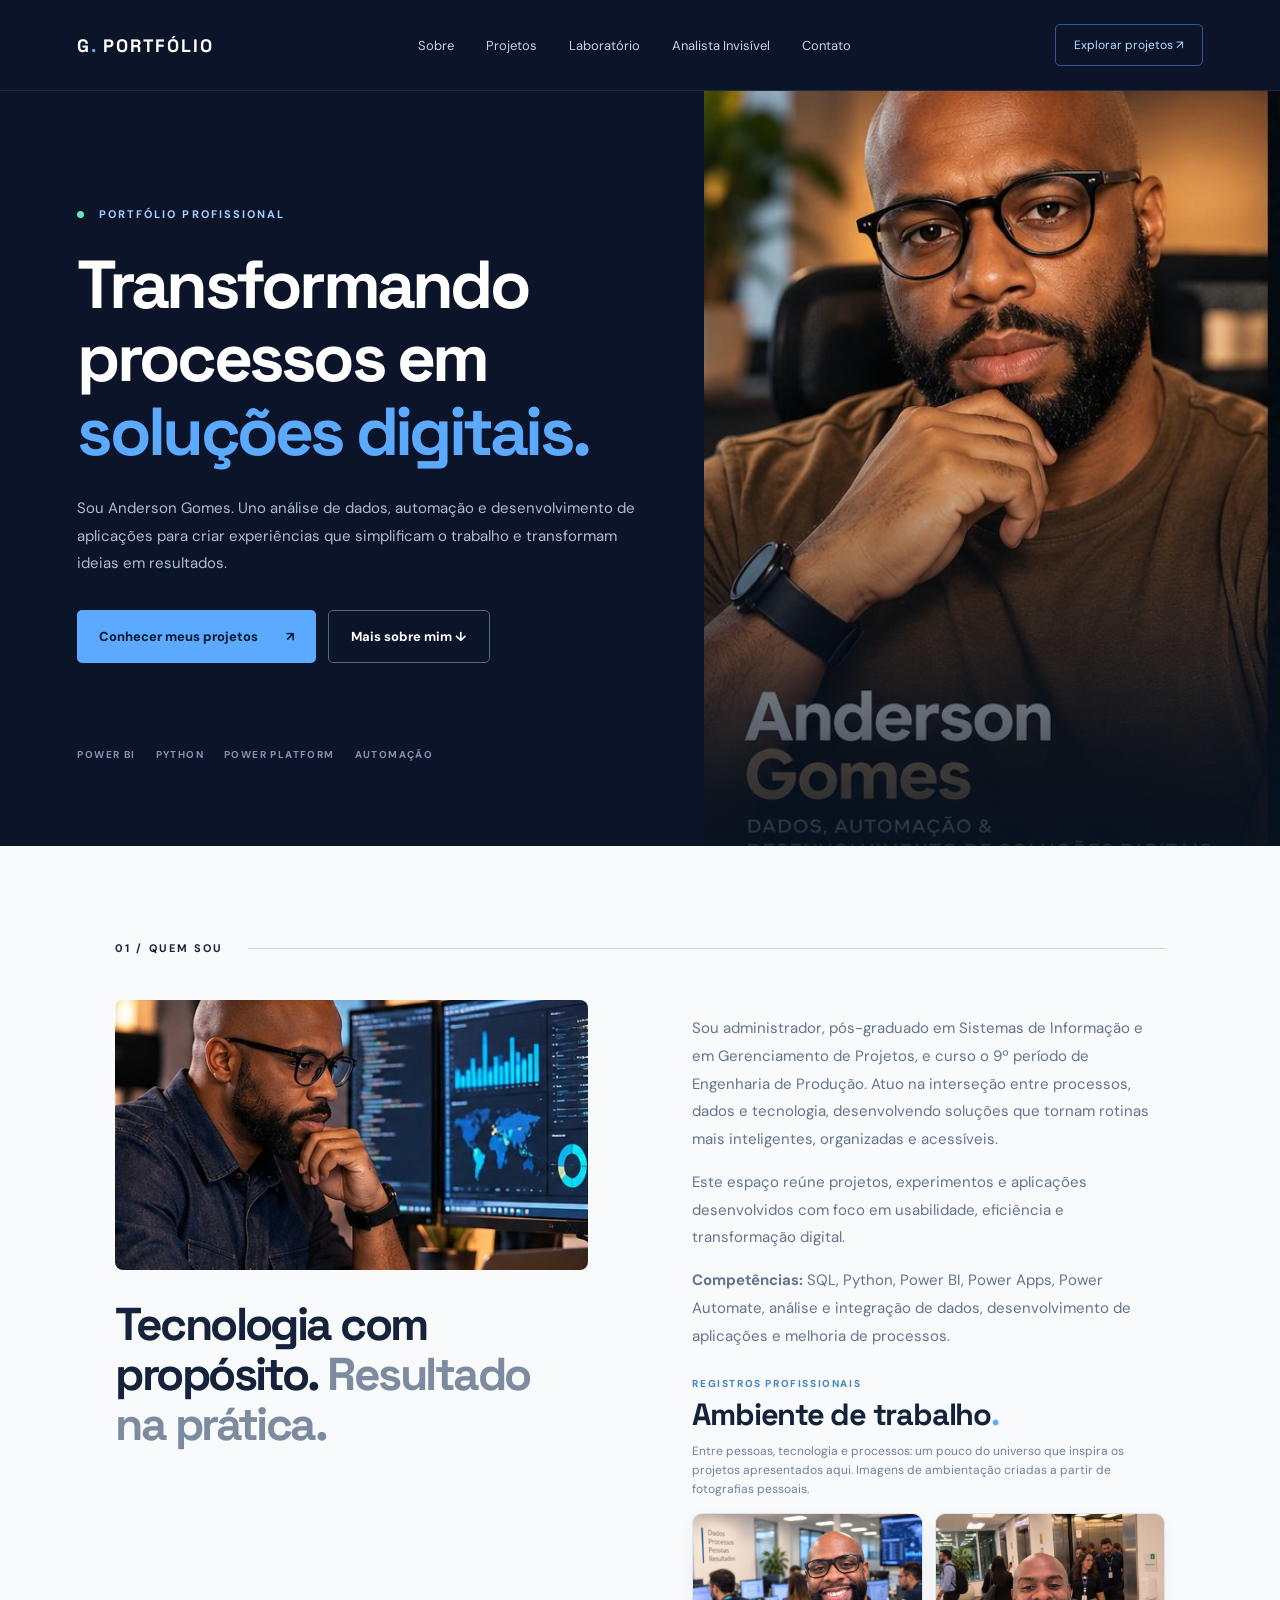
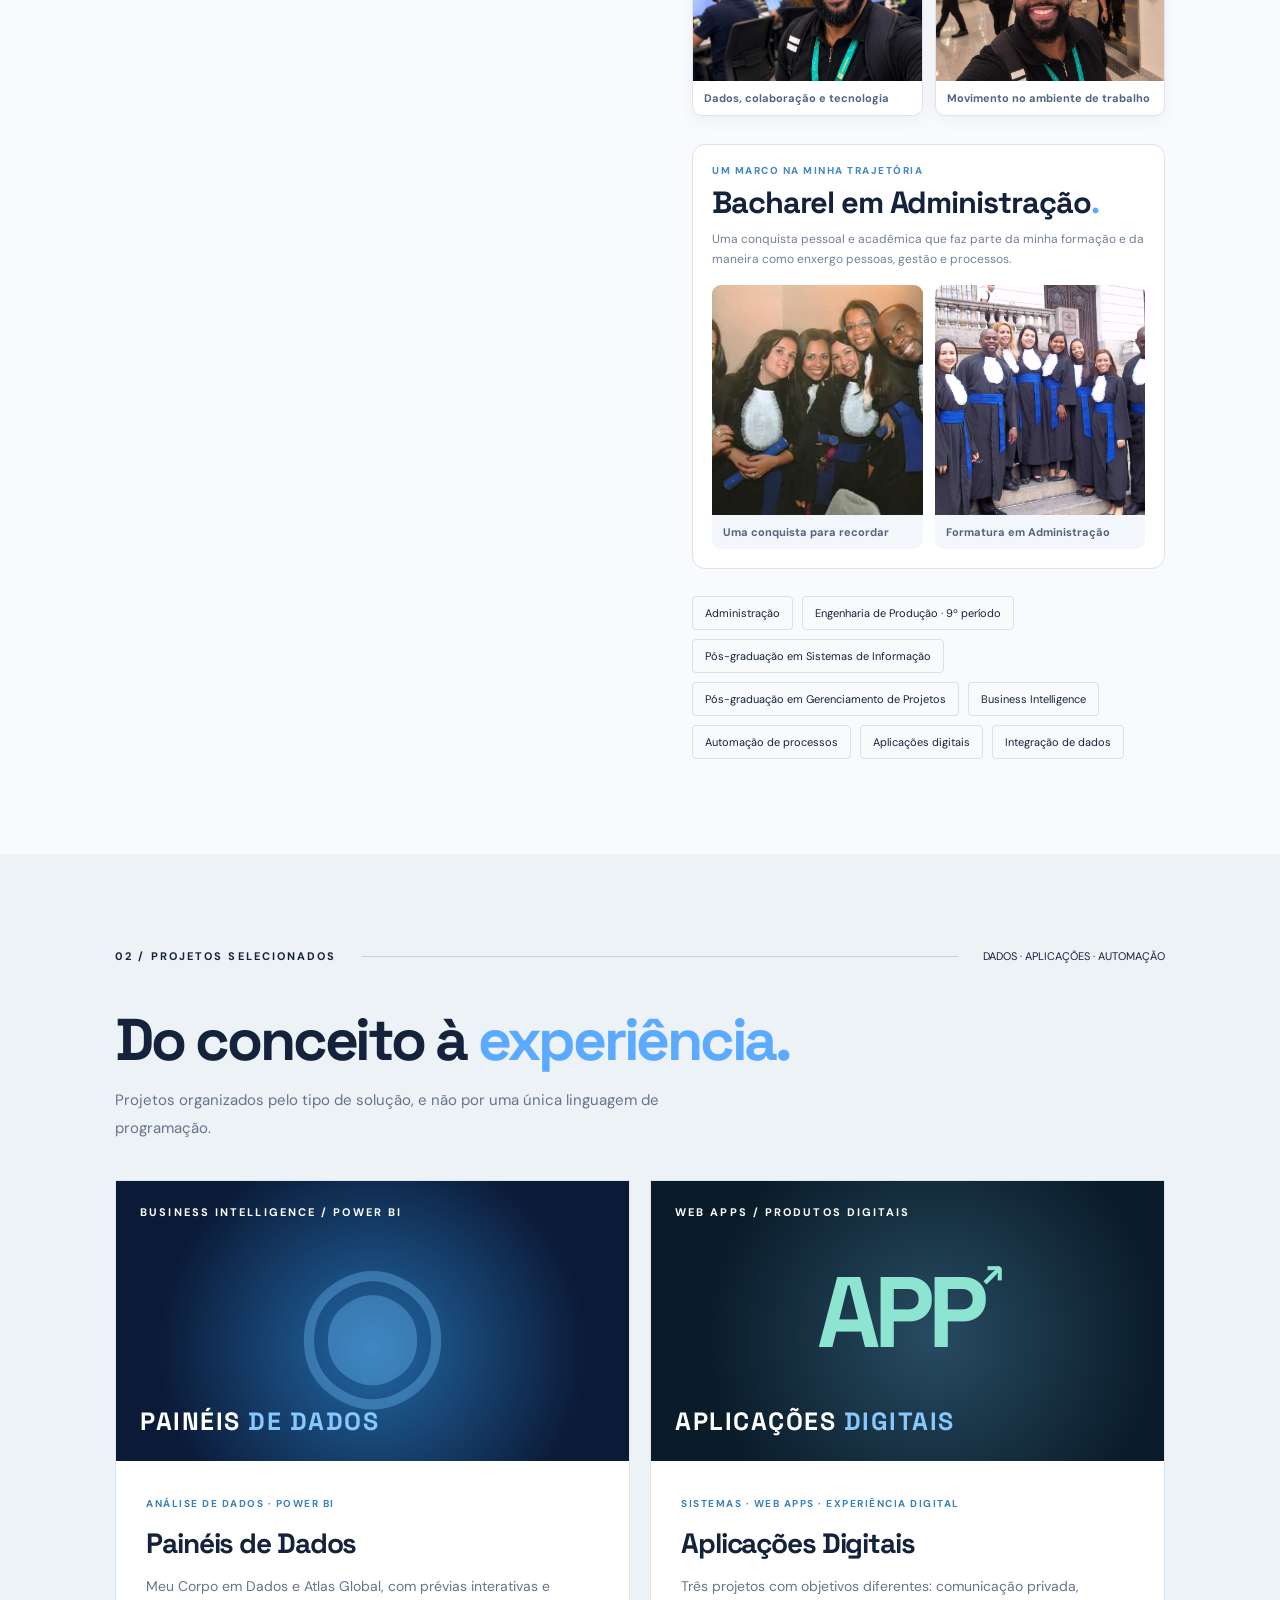
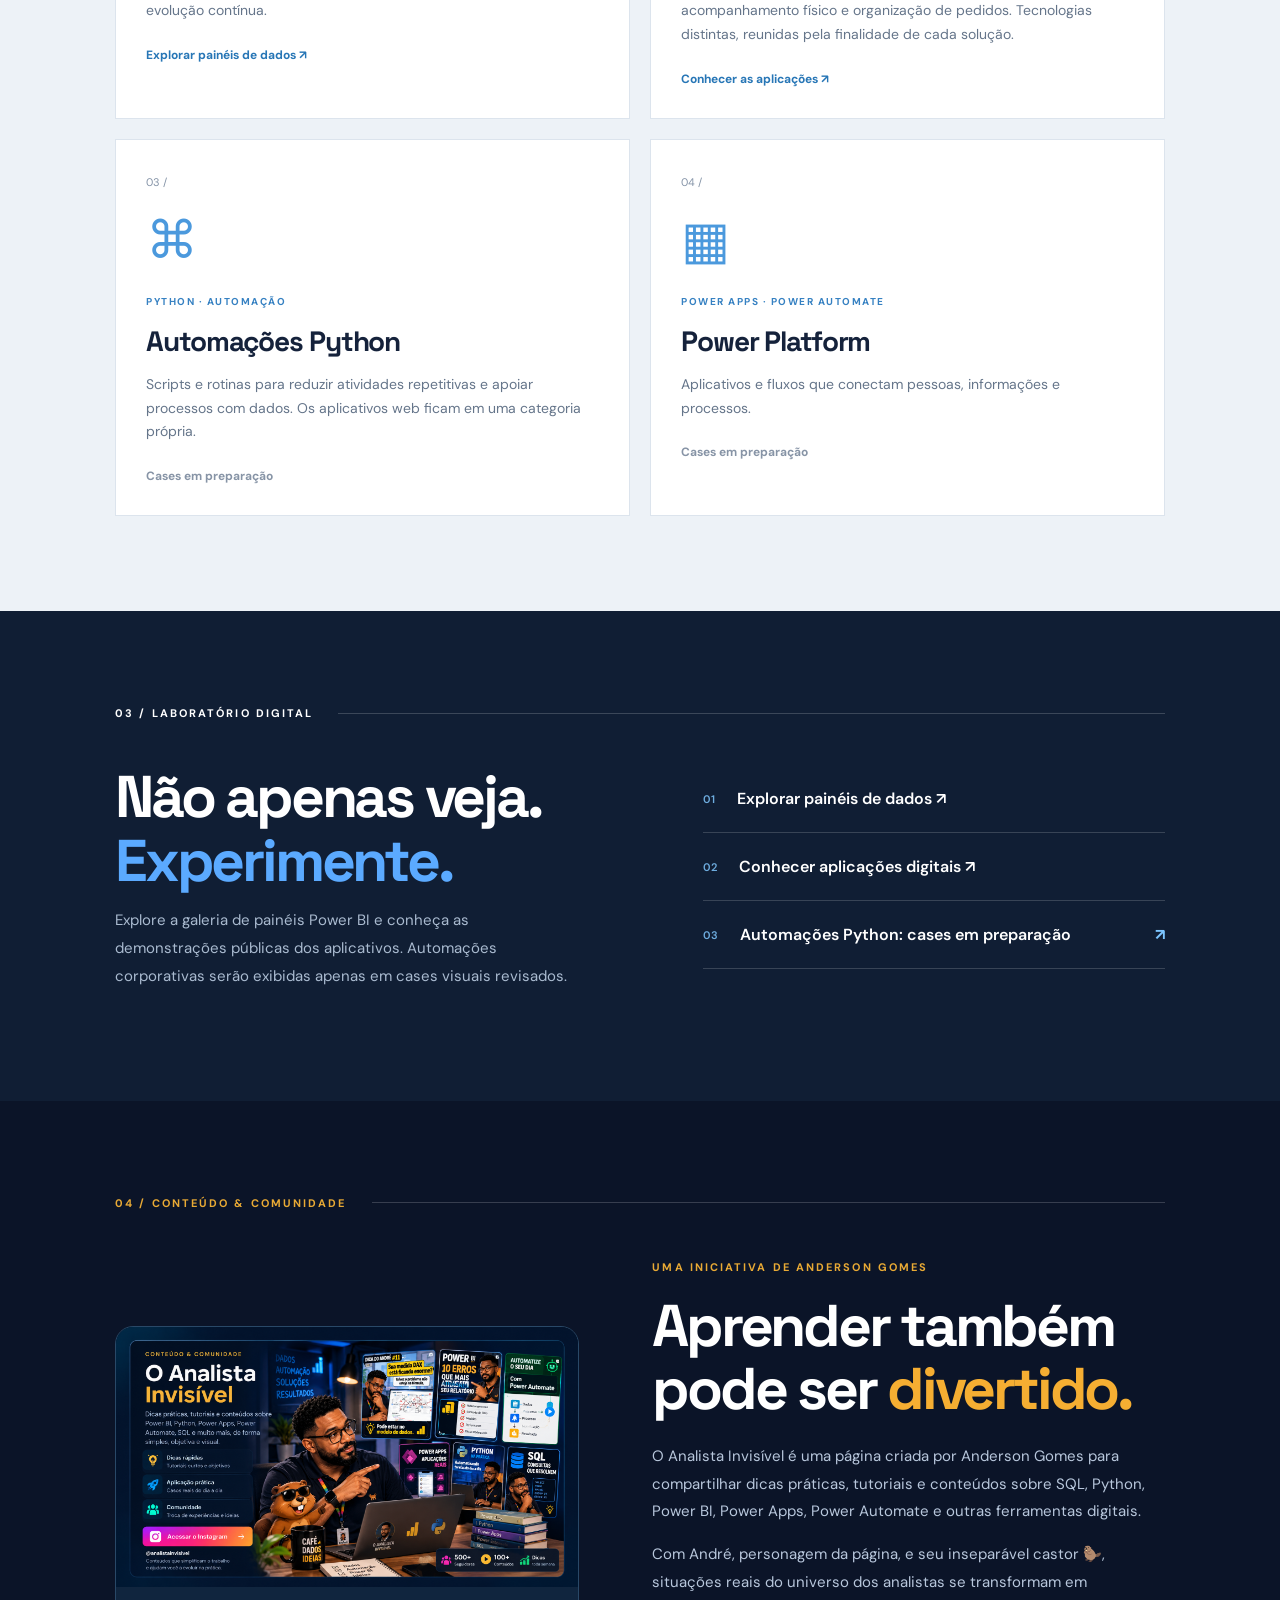
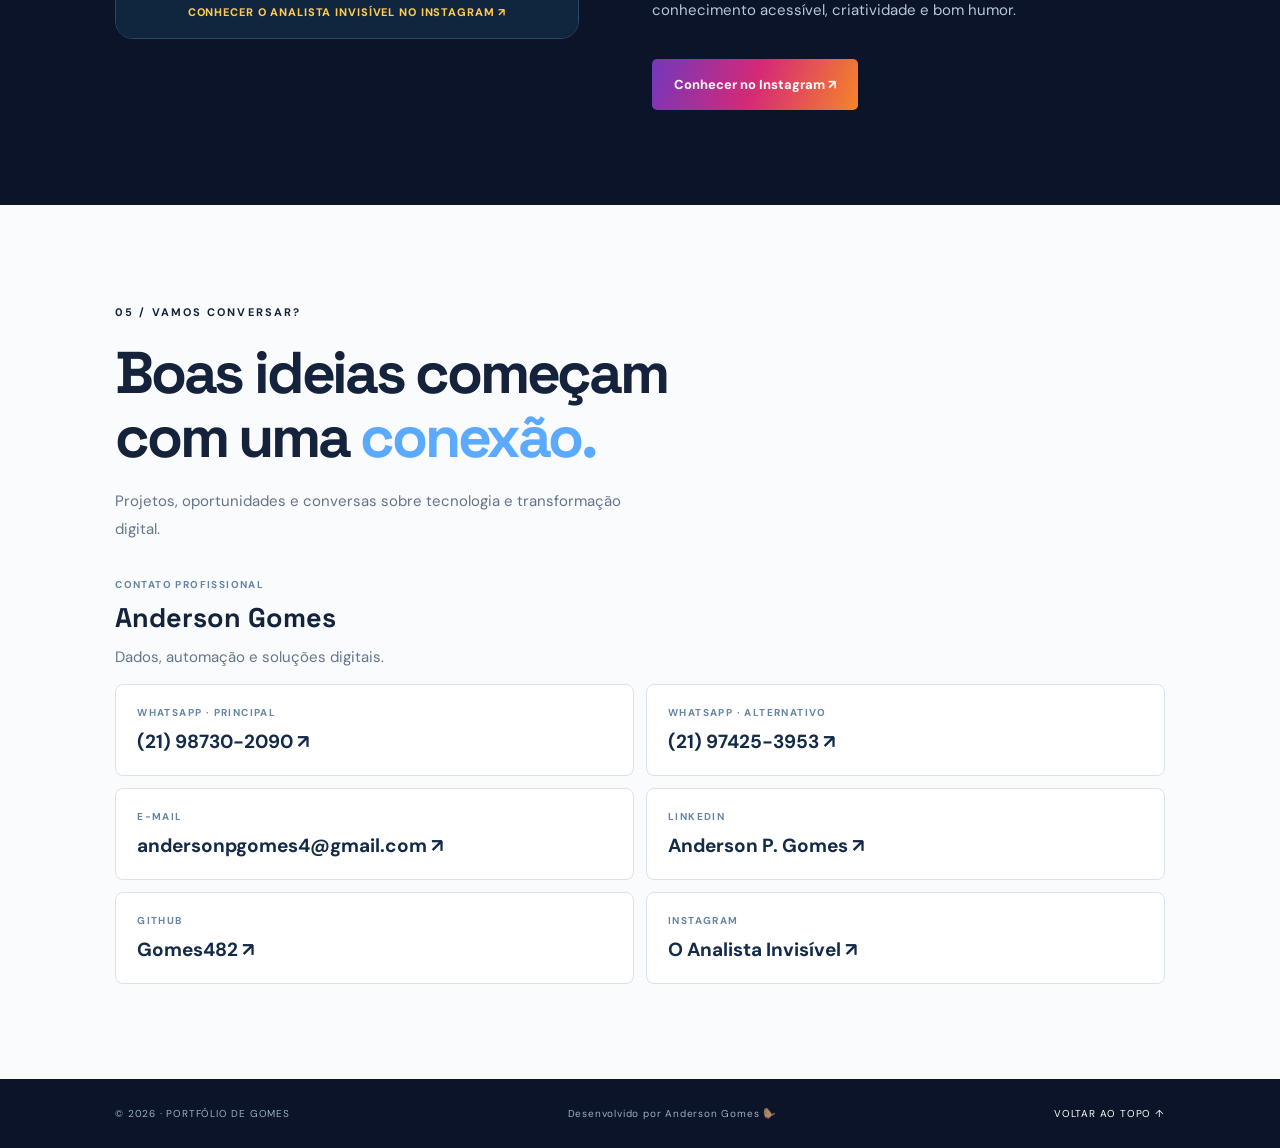
==== index.html @ 121e07a5 "Reorganizar portfolio em paineis aplicacoes digitais Python e Power Platform" ====
<!doctype html>
<html lang="pt-BR"><head><meta charset="utf-8"><meta name="viewport" content="width=device-width,initial-scale=1"><meta name="theme-color" content="#0b1428"><meta name="description" content="Portfólio de Anderson Gomes: dados, automação e soluções digitais."><title>Portfólio de Gomes | Soluções Digitais</title><link rel="stylesheet" href="style.css?v=analista-art-5"></head>
<body><header class="nav"><a class="brand" href="#inicio">G<span>.</span> PORTFÓLIO</a><nav aria-label="Menu principal"><a href="#sobre">Sobre</a><a href="#projetos">Projetos</a><a href="#laboratorio">Laboratório</a><a href="#analista">Analista Invisível</a><a href="#contato">Contato</a></nav><a class="navcta" href="#projetos">Explorar projetos ↗</a></header>
<main><section class="hero" id="inicio"><div class="hero-inner"><p class="eyebrow"><span class="dot"></span> PORTFÓLIO PROFISSIONAL</p><h1>Transformando processos em <em>soluções digitais.</em></h1><p class="lead">Sou Anderson Gomes. Uno análise de dados, automação e desenvolvimento de aplicações para criar experiências que simplificam o trabalho e transformam ideias em resultados.</p><div class="actions"><a class="button primary" href="#projetos">Conhecer meus projetos <span>↗</span></a><a class="button secondary" href="#sobre">Mais sobre mim ↓</a></div><div class="stack"><span>POWER BI</span><span>PYTHON</span><span>POWER PLATFORM</span><span>AUTOMAÇÃO</span></div></div><div class="hero-art"><img class="hero-photo" src="anderson-retrato.jpg" alt="Retrato profissional de Anderson Gomes, com óculos pretos e camiseta marrom"></div></section>
<section class="section light" id="sobre"><div class="section-top"><span class="kicker">01 / QUEM SOU</span><span class="section-line"></span></div><div class="about"><div class="about-visual"><img src="anderson-trabalho.jpg" alt="Anderson Gomes trabalhando com análise de dados em um escritório" loading="lazy"><h2>Tecnologia com propósito. <span>Resultado na prática.</span></h2></div><div><p>Sou administrador, pós-graduado em Sistemas de Informação e em Gerenciamento de Projetos, e curso o 9º período de Engenharia de Produção. Atuo na interseção entre processos, dados e tecnologia, desenvolvendo soluções que tornam rotinas mais inteligentes, organizadas e acessíveis.</p><p>Este espaço reúne projetos, experimentos e aplicações desenvolvidos com foco em usabilidade, eficiência e transformação digital.</p><p><strong>Competências:</strong> SQL, Python, Power BI, Power Apps, Power Automate, análise e integração de dados, desenvolvimento de aplicações e melhoria de processos.</p><div class="work-gallery" aria-label="Ambiente de trabalho"><div class="work-gallery-heading"><span class="work-gallery-kicker">REGISTROS PROFISSIONAIS</span><strong>Ambiente de trabalho<span>.</span></strong><p>Entre pessoas, tecnologia e processos: um pouco do universo que inspira os projetos apresentados aqui. Imagens de ambientação criadas a partir de fotografias pessoais.</p></div><div class="work-gallery-grid"><figure><img src="file_000000002b3c820eb1822e6bd95e36fd.png" alt="Anderson em composição visual de ambiente de trabalho com equipe e painéis de dados" loading="lazy"><figcaption>Dados, colaboração e tecnologia</figcaption></figure><figure><img src="file_00000000c5c0820eb9dc6a3c31440089.png" alt="Anderson em composição visual no corredor profissional com pessoas saindo do elevador" loading="lazy"><figcaption>Movimento no ambiente de trabalho</figcaption></figure></div></div><div class="graduation-gallery" aria-label="Formatura em Administração"><div class="graduation-heading"><span class="graduation-kicker">UM MARCO NA MINHA TRAJETÓRIA</span><strong>Bacharel em Administração<span>.</span></strong><p>Uma conquista pessoal e acadêmica que faz parte da minha formação e da maneira como enxergo pessoas, gestão e processos.</p></div><div class="graduation-grid"><figure><img src="FB_IMG_1458077417396.jpg" alt="Registro pessoal da formatura em Bacharelado em Administração" loading="lazy"><figcaption>Uma conquista para recordar</figcaption></figure><figure><img src="Imagem%20027.jpg" alt="Fotografia da celebração da graduação em Administração" loading="lazy"><figcaption>Formatura em Administração</figcaption></figure></div></div><div class="chips"><span>Administração</span><span>Engenharia de Produção · 9º período</span><span>Pós-graduação em Sistemas de Informação</span><span>Pós-graduação em Gerenciamento de Projetos</span><span>Business Intelligence</span><span>Automação de processos</span><span>Aplicações digitais</span><span>Integração de dados</span></div></div></div></section>
<section class="section projects" id="projetos"><div class="section-top"><span class="kicker">02 / PROJETOS SELECIONADOS</span><span class="section-line"></span><span class="counter">DADOS · APLICAÇÕES · AUTOMAÇÃO</span></div><h2>Do conceito à <em>experiência.</em></h2><p class="intro">Projetos organizados pelo tipo de solução, e não por uma única linguagem de programação.</p><div class="project-grid"><article class="project feature"><div class="project-visual atlas"><span class="visual-overline">BUSINESS INTELLIGENCE / POWER BI</span><div class="globe" aria-hidden="true">◉</div><div class="visual-bottom">PAINÉIS <span>DE DADOS</span></div></div><div class="project-info"><span class="tag">ANÁLISE DE DADOS · POWER BI</span><h3>Painéis de Dados</h3><p>Meu Corpo em Dados e Atlas Global, com prévias interativas e evolução contínua.</p><a class="project-link" href="paineis.html">Explorar painéis de dados ↗</a></div></article><article class="project feature"><div class="project-visual trinca"><span class="visual-overline">WEB APPS / PRODUTOS DIGITAIS</span><div class="trinca-symbol" style="font-size:100px;letter-spacing:-.06em">APP<span style="font-size:36px">↗</span></div><div class="visual-bottom">APLICAÇÕES <span>DIGITAIS</span></div></div><div class="project-info"><span class="tag">SISTEMAS · WEB APPS · EXPERIÊNCIA DIGITAL</span><h3>Aplicações Digitais</h3><p>Três projetos com objetivos diferentes: comunicação privada, acompanhamento físico e organização de pedidos. Tecnologias distintas, reunidas pela finalidade de cada solução.</p><a class="project-link" href="aplicacoes.html">Conhecer as aplicações ↗</a></div></article><article class="project compact"><span class="project-number">03 /</span><div class="compact-icon">⌘</div><span class="tag">PYTHON · AUTOMAÇÃO</span><h3>Automações Python</h3><p>Scripts e rotinas para reduzir atividades repetitivas e apoiar processos com dados. Os aplicativos web ficam em uma categoria própria.</p><span class="project-status">Cases em preparação</span></article><article class="project compact"><span class="project-number">04 /</span><div class="compact-icon">▦</div><span class="tag">POWER APPS · POWER AUTOMATE</span><h3>Power Platform</h3><p>Aplicativos e fluxos que conectam pessoas, informações e processos.</p><span class="project-status">Cases em preparação</span></article></div></section>
<section class="section lab" id="laboratorio"><div class="section-top"><span class="kicker">03 / LABORATÓRIO DIGITAL</span><span class="section-line"></span></div><div class="lab-inner"><div><h2>Não apenas veja.<br><em>Experimente.</em></h2><p>Explore a galeria de painéis Power BI e conheça as demonstrações públicas dos aplicativos. Automações corporativas serão exibidas apenas em cases visuais revisados.</p></div><div class="lab-list"><div><span>01</span> <a href="paineis.html">Explorar painéis de dados ↗</a></div><div><span>02</span> <a href="aplicacoes.html">Conhecer aplicações digitais ↗</a></div><div><span>03</span> Automações Python: cases em preparação <b>↗</b></div></div></div></section>
<section class="section analyst" id="analista"><div class="section-top"><span class="kicker">04 / CONTEÚDO & COMUNIDADE</span><span class="section-line"></span></div><div class="analyst-inner"><div class="analyst-artwork"><img src="analista-invisivel-vitrine.png" alt="Arte de apresentação de O Analista Invisível com André, o castor e conteúdos de ferramentas de dados" loading="lazy"><a class="artwork-link" href="https://www.instagram.com/analistainvisivel/" target="_blank" rel="noopener noreferrer">CONHECER O ANALISTA INVISÍVEL NO INSTAGRAM ↗</a></div><div><span class="kicker">UMA INICIATIVA DE ANDERSON GOMES</span><h2>Aprender também pode ser <em>divertido.</em></h2><p>O Analista Invisível é uma página criada por Anderson Gomes para compartilhar dicas práticas, tutoriais e conteúdos sobre SQL, Python, Power BI, Power Apps, Power Automate e outras ferramentas digitais.</p><p>Com André, personagem da página, e seu inseparável castor 🦫, situações reais do universo dos analistas se transformam em conhecimento acessível, criatividade e bom humor.</p><a class="button instagram-button" href="https://www.instagram.com/analistainvisivel/" target="_blank" rel="noopener noreferrer" aria-label="Visitar o Instagram O Analista Invisível">Conhecer no Instagram ↗</a></div></div></section><section class="section contact" id="contato"><span class="kicker">05 / VAMOS CONVERSAR?</span><h2>Boas ideias começam<br>com uma <em>conexão.</em></h2><p>Projetos, oportunidades e conversas sobre tecnologia e transformação digital.</p><div class="contact-grid"><div class="contact-person"><span class="contact-label">CONTATO PROFISSIONAL</span><h3>Anderson Gomes</h3><p>Dados, automação e soluções digitais.</p></div><a class="contact-item" href="https://wa.me/5521987302090" target="_blank" rel="noopener noreferrer"><span>WHATSAPP · PRINCIPAL</span><strong>(21) 98730-2090 ↗</strong></a><a class="contact-item" href="https://wa.me/5521974253953" target="_blank" rel="noopener noreferrer"><span>WHATSAPP · ALTERNATIVO</span><strong>(21) 97425-3953 ↗</strong></a><a class="contact-item" href="mailto:andersonpgomes4@gmail.com"><span>E-MAIL</span><strong>andersonpgomes4@gmail.com ↗</strong></a><a class="contact-item" href="https://www.linkedin.com/in/anderson-p-gomes/" target="_blank" rel="noopener noreferrer"><span>LINKEDIN</span><strong>Anderson P. Gomes ↗</strong></a><a class="contact-item" href="https://github.com/Gomes482" target="_blank" rel="noopener noreferrer"><span>GITHUB</span><strong>Gomes482 ↗</strong></a><a class="contact-item" href="https://www.instagram.com/analistainvisivel/" target="_blank" rel="noopener noreferrer"><span>INSTAGRAM</span><strong>O Analista Invisível ↗</strong></a></div></section></main><footer><span>© 2026 · PORTFÓLIO DE GOMES</span><span>Desenvolvido por Anderson Gomes 🦫</span><a href="#inicio">VOLTAR AO TOPO ↑</a></footer></body></html>
---- style.css ----
@import url('https://fonts.googleapis.com/css2?family=DM+Sans:wght@400;500;600;700&family=Space+Grotesk:wght@400;500;600;700&display=swap');:root{--navy:#0b1428;--navy2:#101f38;--blue:#5baaff;--white:#f8fafc;--ink:#15223b}*{box-sizing:border-box}html{scroll-behavior:smooth}body{margin:0;font-family:'DM Sans',sans-serif;color:var(--ink);background:var(--white)}a{color:inherit;text-decoration:none}.nav{background:var(--navy);color:white;display:flex;align-items:center;justify-content:space-between;padding:24px 6%;border-bottom:1px solid #ffffff18}.brand{font:700 18px 'Space Grotesk',sans-serif;letter-spacing:.1em}.brand span{color:var(--blue)}nav{display:flex;gap:32px}nav a{font-size:13px;color:#c7d3e3}.navcta{border:1px solid #5baaff77;border-radius:5px;padding:12px 18px;font-size:12px;color:#b8ddff}.hero{background:var(--navy);color:white;min-height:650px;display:grid;grid-template-columns:1.1fr .9fr;overflow:hidden}.hero-inner{padding:105px 5% 85px 11%;position:relative;z-index:1}.eyebrow,.kicker,.visual-overline{font-size:11px;font-weight:700;letter-spacing:.19em}.eyebrow{color:#a6d0ff}.dot{display:inline-block;width:7px;height:7px;border-radius:50%;background:#6de3ba;margin-right:9px}.hero h1,.section h2{font-family:'Space Grotesk',sans-serif;letter-spacing:-.055em;line-height:1.08}.hero h1{font-size:clamp(46px,5.3vw,86px);max-width:740px;margin:27px 0}.hero h1 em,.projects h2 em,.lab h2 em,.contact h2 em{font-style:normal;color:var(--blue)}.lead{color:#aebed2;max-width:570px;line-height:1.85;font-size:15px}.actions{display:flex;gap:12px;flex-wrap:wrap;margin-top:32px}.button{display:inline-flex;gap:28px;justify-content:space-between;align-items:center;border-radius:5px;padding:17px 22px;font-size:13px;font-weight:700}.primary{background:var(--blue);color:#07182d}.secondary{border:1px solid #566781;color:white}.stack{display:flex;gap:20px;flex-wrap:wrap;color:#8294af;font-size:10px;font-weight:700;letter-spacing:.14em;margin-top:85px}.hero-art{position:relative;display:grid;place-items:center;background:radial-gradient(circle at 45% 45%,#173b69,#0b1428 65%);min-height:480px}.orb{position:absolute;border:1px solid #5baaff3d;border-radius:50%;width:550px;height:550px}.orb2{width:380px;height:380px}.art-card{width:73%;aspect-ratio: .95;border:1px solid #6bb4ff55;background:linear-gradient(145deg,#1c3d65bb,#0c1b33dd);backdrop-filter:blur(12px);padding:30px;display:flex;flex-direction:column;justify-content:space-between;transform:rotate(-5deg);box-shadow:20px 30px 90px #0006}.art-label{font-size:10px;letter-spacing:.2em;color:#a7d7ff}.art-card strong{font:700 clamp(35px,4vw,66px)/1.02 'Space Grotesk';letter-spacing:-.06em}.art-card i{font-style:normal;color:var(--blue)}.art-grid{border-top:1px solid #ffffff44;padding-top:17px;display:grid;grid-template-columns:1fr 1fr;gap:12px;font-size:9px;color:#a8c7e7;letter-spacing:.12em}.section{padding:95px 9%}.section-top{display:flex;gap:25px;align-items:center;margin-bottom:45px}.kicker{white-space:nowrap}.section-line{height:1px;background:currentColor;opacity:.18;flex:1}.counter{font-size:11px}.about{display:grid;grid-template-columns:1fr 1fr;gap:10%}.section h2{font-size:clamp(37px,4.6vw,66px);margin:0}.about h2 span{color:#7c8ba0}.about p,.intro,.lab p,.contact p{line-height:1.85;color:#64748b;font-size:15px}.chips{display:flex;gap:9px;flex-wrap:wrap;margin-top:25px}.chips span{border:1px solid #d8e0e9;border-radius:4px;padding:9px 12px;font-size:11px}.projects{background:#edf2f7}.projects h2{margin-bottom:15px}.intro{max-width:630px;margin-bottom:38px}.project-grid{display:grid;grid-template-columns:repeat(2,minmax(0,1fr));gap:20px}.project{background:white;border:1px solid #dce4ed;overflow:hidden}.project-visual{height:280px;position:relative;padding:24px;display:flex;flex-direction:column;justify-content:space-between;color:white;overflow:hidden}.atlas{background:radial-gradient(circle at 50% 60%,#2268a5,#0b1a37 70%)}.trinca{background:radial-gradient(circle at 55% 55%,#284c62,#0a1c2a 70%)}.globe{text-align:center;font-size:180px;line-height:1;color:#74c7ff55;position:absolute;inset:55px 0 0}.trinca-symbol{font:700 130px 'Space Grotesk';text-align:center;color:#8de4d1;letter-spacing:-.12em}.trinca-symbol span{font-size:45px;vertical-align:top}.visual-overline,.visual-bottom{position:relative;z-index:1}.visual-bottom{font:700 25px 'Space Grotesk';letter-spacing:.06em}.visual-bottom span{color:#87c9ff}.project-info{padding:30px}.tag{font-size:10px;letter-spacing:.15em;font-weight:700;color:#3681c2}.project h3{font:700 28px 'Space Grotesk';letter-spacing:-.04em;margin:13px 0}.project p{color:#65758a;font-size:14px;line-height:1.7}.project-link,.project-status{font-size:12px;font-weight:700;color:#2776b6;display:inline-block;margin-top:10px}.project-status{color:#8794a6}.compact{padding:30px;min-height:270px}.project-number{font-size:11px;color:#8493a7}.compact-icon{font-size:52px;color:#4b99dd;margin:15px 0}.lab{background:#101e34;color:white}.lab-inner{display:grid;grid-template-columns:1fr 1fr;gap:12%}.lab p{color:#aabbd0}.lab-list>div{border-bottom:1px solid #ffffff2b;padding:23px 0;display:flex;gap:22px;align-items:center;font-weight:600}.lab-list span{font-size:11px;color:#6eaddf}.lab-list b{margin-left:auto;color:#7bc5ff}.contact{background:#f9fbfd}.contact h2{margin:20px 0}.contact p{max-width:520px}.contact-note{font-size:12px;color:#8492a5;align-self:center}.contact .primary{background:var(--navy);color:white}footer{background:#0b1428;color:#9baec8;padding:28px 9%;display:flex;justify-content:space-between;gap:20px;font-size:10px;letter-spacing:.08em}footer a{color:white}@media(max-width:850px){.nav{padding:20px 6%}nav{gap:14px}nav a{font-size:11px}.navcta{display:none}.hero{grid-template-columns:1fr}.hero-inner{padding:75px 7% 45px}.hero-art{min-height:350px}.art-card{width:250px;max-height:300px}.art-card strong{font-size:37px}.stack{margin-top:50px}.section{padding:70px 7%}.about,.lab-inner{grid-template-columns:1fr;gap:25px}.project-visual{height:230px}}@media(max-width:560px){.nav{flex-wrap:wrap;gap:17px}.brand{font-size:15px}nav{width:100%;justify-content:space-between}.hero h1{font-size:48px}.project-grid{grid-template-columns:1fr}.section h2{font-size:41px}.section-top{gap:12px}.kicker{font-size:9px}footer{flex-direction:column}.trinca-symbol{font-size:100px}}
.analyst{background:#0b1428;color:#fff}.analyst-inner{display:grid;grid-template-columns:.95fr 1.05fr;gap:7%;align-items:center}.analyst h2{margin:18px 0 22px}.analyst h2 em{font-style:normal;color:#f5ae32}.analyst p{color:#b8c7dc;font-size:15px;line-height:1.85}.analyst-art{min-height:390px;padding:35px;display:flex;flex-direction:column;justify-content:space-between;background:radial-gradient(circle at 75% 20%,#205177,#0b1d33 65%);border:1px solid #2e557b;border-radius:12px;box-shadow:0 25px 70px #0004}.analyst-overline,.analyst-caption{font-size:10px;letter-spacing:.12em;font-weight:700;color:#e9aa35;line-height:1.7}.analyst-mark{font:700 clamp(36px,4.5vw,65px)/1.08 'Space Grotesk',sans-serif;letter-spacing:-.05em}.analyst-mark em{font-style:normal;color:#f5ae32}.instagram-button{margin-top:20px;color:#fff;background:linear-gradient(110deg,#7138bd,#d62976,#f58529);justify-content:center}.instagram-outline{border:1px solid #c4d1e3;color:#132744}.contact .instagram-outline{color:#132744}.analyst .kicker{color:#e9aa35}@media(max-width:850px){.analyst-inner{grid-template-columns:1fr;gap:35px}.analyst-art{min-height:310px}}@media(max-width:560px){.analyst-art{padding:24px}.analyst-mark{font-size:42px}.nav nav{flex-wrap:wrap;justify-content:flex-start;gap:12px 19px}}

.hero-photo{position:absolute;inset:0;width:100%;height:100%;object-fit:cover;object-position:center 23%;z-index:1}.hero-art:after{content:"";position:absolute;inset:40% 0 0;background:linear-gradient(transparent,#081322df);z-index:1;pointer-events:none}.hero-photo-label{position:absolute;z-index:2;left:8%;right:8%;bottom:9%;display:flex;flex-direction:column;gap:8px;text-shadow:0 2px 12px #0009}.hero-photo-label span{font:700 clamp(25px,3vw,42px) 'Space Grotesk',sans-serif;letter-spacing:-.04em}.hero-photo-label strong{font-size:12px;letter-spacing:.12em;color:#d8e9f7}.about-visual img{display:block;width:100%;height:270px;object-fit:cover;object-position:center 35%;border-radius:8px;margin-bottom:30px}.about-visual h2{font-size:clamp(32px,3.6vw,54px)}.analyst-photo-card{padding:0;overflow:hidden;min-height:0;position:relative;display:block;background:#081527}.analyst-photo-card img{display:block;width:100%;height:470px;object-fit:cover;object-position:center 30%}.analyst-photo-credit{position:absolute;bottom:0;left:0;right:0;padding:17px 22px;background:linear-gradient(transparent,#081527ef);color:#f7c45d;font-size:11px;font-weight:700;letter-spacing:.13em}@media(max-width:850px){.hero-photo{object-position:center 20%}.hero-art{min-height:440px}.analyst-photo-card img{height:410px}}@media(max-width:560px){.hero-art{min-height:410px}.hero-photo-label{bottom:7%}.about-visual img{height:240px}.analyst-photo-card img{height:360px}}

/* Correção definitiva de largura e responsividade no celular */
html,body{width:100%;max-width:100%;overflow-x:clip}img{max-width:100%}.hero{grid-template-columns:minmax(0,1.1fr) minmax(0,.9fr);width:100%;max-width:100%}.hero-inner,.hero-art,.about>*,.analyst-inner>*,.project-grid>*{min-width:0}.hero-inner{overflow-wrap:anywhere}.hero-art{overflow:hidden}.hero-photo{max-width:none}.hero-photo-label{overflow-wrap:anywhere}.actions>*{max-width:100%}.contact-grid{display:grid;grid-template-columns:repeat(2,minmax(0,1fr));gap:12px;margin-top:34px}.contact-person{grid-column:1/-1}.contact-person h3{font:700 27px 'Space Grotesk',sans-serif;margin:9px 0}.contact-label,.contact-item span{display:block;font-size:10px;letter-spacing:.14em;font-weight:700;color:#6485a6}.contact-item{border:1px solid #d9e3ed;border-radius:8px;padding:21px;background:white;min-width:0;transition:border-color .2s,transform .2s}.contact-item:hover{border-color:#4c99df;transform:translateY(-2px)}.contact-item strong{display:block;font-size:clamp(13px,1.6vw,19px);overflow-wrap:anywhere;margin-top:10px;color:#132b49}.contact-person p{margin:0}.contact h2{max-width:800px}@media(max-width:850px){.hero{grid-template-columns:minmax(0,1fr)}.hero-inner{padding:65px 7% 45px}.hero-art{width:100%;min-width:0;min-height:420px}.hero-photo{width:100%;height:100%;object-fit:cover;object-position:center 24%}.hero h1{font-size:clamp(38px,9vw,60px)}.lead{max-width:100%}.stack{gap:12px;margin-top:38px}.contact-grid{grid-template-columns:minmax(0,1fr)}}@media(max-width:560px){.hero-inner{padding:58px 6% 38px}.hero-art{min-height:400px}.hero-photo{object-position:center 22%}.hero-photo-label span{font-size:28px}.hero h1{font-size:clamp(38px,11vw,50px)}.button{gap:12px;padding:15px 16px}.stack{font-size:9px}.section{padding-left:6%;padding-right:6%}.contact-item{padding:18px}.contact-item strong{font-size:16px}}

/* MOBILE REBUILD 3: regras finais sem sobreposicao e sem recorte */
@media(max-width:850px){html{overflow-x:hidden}body{width:100%;min-width:0;overflow-x:hidden}.nav{width:100%;display:flex;flex-wrap:wrap;gap:14px;padding:18px 5%}.nav nav{width:100%;display:flex;flex-wrap:wrap;justify-content:flex-start;gap:12px 18px}.nav nav a{font-size:12px}.hero{display:flex!important;flex-direction:column!important;grid-template-columns:none!important;width:100%!important;min-width:0!important;min-height:0!important;overflow:hidden!important}.hero-inner{width:100%!important;min-width:0!important;max-width:100%!important;padding:52px 6% 35px!important}.hero h1{font-size:clamp(34px,9vw,56px)!important;line-height:1.13!important;letter-spacing:-.04em!important;overflow-wrap:normal!important;word-break:normal!important}.lead{font-size:15px!important;line-height:1.7!important;max-width:100%!important}.actions{display:flex!important;flex-wrap:wrap!important;gap:10px!important}.actions .button{flex:0 1 auto!important;max-width:100%!important;white-space:normal!important;text-align:center!important;overflow-wrap:normal!important}.stack{margin-top:34px!important;gap:12px 18px!important}.hero-art{display:block!important;position:relative!important;min-height:0!important;height:auto!important;width:100%!important;max-width:100%!important;overflow:hidden!important;background:#0b1428!important}.hero-photo{display:block!important;position:relative!important;inset:auto!important;width:100%!important;max-width:100%!important;height:auto!important;object-fit:contain!important;object-position:center!important}.hero-art:after{display:none!important}.hero-photo-label{display:none!important}.section{width:100%;min-width:0;padding:62px 6%!important}.section h2{font-size:clamp(30px,8vw,43px)!important;line-height:1.16!important;letter-spacing:-.04em!important;overflow-wrap:normal!important}.section-top{min-width:0;flex-wrap:wrap}.kicker{white-space:normal!important}.about,.lab-inner,.analyst-inner{display:grid!important;grid-template-columns:minmax(0,1fr)!important;gap:28px!important}.about-visual,.analyst-inner>div,.lab-inner>div{min-width:0!important;width:100%!important}.about-visual img{width:100%;height:auto;max-height:380px;object-fit:contain;background:#e8edf3}.analyst-photo-card{display:block!important;min-height:0!important;padding:0!important;width:100%!important;overflow:hidden!important}.analyst-photo-card img{display:block!important;width:100%!important;max-width:100%!important;height:auto!important;object-fit:contain!important;object-position:center!important}.analyst-photo-credit{position:relative!important;display:block!important;background:#10253e!important;line-height:1.5}.analyst h2,.analyst p{color:inherit}.analyst p{color:#b8c7dc}.project-grid{grid-template-columns:minmax(0,1fr)!important}.project,.project-info,.contact-item{min-width:0!important}.contact-grid{grid-template-columns:minmax(0,1fr)!important}.contact-item strong{overflow-wrap:anywhere!important}.contact h2 br{display:none}footer{flex-wrap:wrap}.trinca-symbol{font-size:clamp(65px,20vw,100px)!important}}
@media(max-width:400px){.hero h1{font-size:36px!important}.nav nav{gap:10px 14px}.actions .button{width:100%!important;justify-content:center!important}.hero-inner{padding-top:42px!important}.section{padding-top:52px!important;padding-bottom:52px!important}}

/* Vitrine Analista Invisivel: funciona sem imagem recortada */
.analyst-showcase{min-width:0;width:100%;border:1px solid #274765;border-radius:20px;overflow:hidden;background:#071426;box-shadow:0 24px 55px #0003}.showcase-heading{padding:27px 25px 24px;background:radial-gradient(circle at 85% 0%,#1c4463 0%,transparent 55%),#081729;display:flex;flex-direction:column;gap:13px}.showcase-heading>span{color:#ffbd40;font-size:12px;letter-spacing:.16em;font-weight:800}.showcase-heading strong{color:white;font-family:'Space Grotesk',sans-serif;font-size:clamp(27px,3vw,43px);line-height:1.05;letter-spacing:-.035em}.showcase-heading em{font-style:normal;color:#ffb22d}.showcase-heading small{color:#a9c5dc;letter-spacing:.17em;font-size:10px}.showcase-tiles{display:grid;grid-template-columns:repeat(2,minmax(0,1fr));gap:9px;padding:10px}.showcase-tile{min-width:0;min-height:122px;padding:17px 15px;border:1px solid #27425d;border-radius:12px;display:flex;flex-direction:column;justify-content:space-between;gap:8px;background:#10253b}.showcase-tile span{font-size:11px;letter-spacing:.09em;font-weight:800;color:#ffcb52}.showcase-tile strong{font-size:clamp(14px,1.5vw,19px);line-height:1.25;color:#fff;overflow-wrap:break-word}.showcase-tile small{font-size:11px;line-height:1.4;color:#b9cbe0}.showcase-tile.python span{color:#80c8ff}.showcase-tile.sql span{color:#72e4e4}.showcase-tile.powerapps span{color:#e7a6ff}.showcase-tile.automate span{color:#7bd4b2}.showcase-tile.community span{color:#ffb1cf}.showcase-link{display:block;text-align:center;padding:18px 12px;color:#ffcb52;font-size:11px;letter-spacing:.08em;font-weight:800;border-top:1px solid #27425d}.showcase-link:hover{background:#17314a}@media(max-width:850px){.analyst-showcase{max-width:100%}.showcase-heading{padding:24px 20px}.showcase-tiles{grid-template-columns:repeat(2,minmax(0,1fr))}.showcase-tile{min-height:116px;padding:14px 12px}}@media(max-width:360px){.showcase-tiles{grid-template-columns:minmax(0,1fr)}}

/* Arte aprovada do Analista Invisivel: enquadramento integral */
.analyst-artwork{width:100%;min-width:0;max-width:100%;border:1px solid #294867;border-radius:18px;overflow:hidden;background:#081426}.analyst-artwork img{display:block;width:100%;max-width:100%;height:auto!important;max-height:none!important;object-fit:contain!important;object-position:center!important}.artwork-link{display:block;text-align:center;background:#10253e;color:#ffcb52;padding:17px 12px;font-size:11px;font-weight:800;letter-spacing:.08em;line-height:1.5}.artwork-link:hover{background:#193955}@media(max-width:850px){.analyst-artwork{width:100%;max-width:100%;min-width:0}.analyst-artwork img{width:100%;height:auto!important;object-fit:contain!important}}

/* Fotografias originais discretas na seção Sobre, sem alterar a imagem principal */
.personal-photos{margin:22px 0 4px}.personal-photos-label{display:block;font-size:10px;font-weight:700;letter-spacing:.13em;color:#72839a;margin-bottom:10px}.personal-photo-strip{display:flex;gap:9px;align-items:center}.personal-photo-strip img{width:64px;height:64px;object-fit:cover;object-position:center 30%;border-radius:8px;border:2px solid #fff;box-shadow:0 2px 10px #15223b24}.personal-photo-strip img:nth-child(2){object-position:center 20%}@media(max-width:560px){.personal-photo-strip img{width:56px;height:56px}}

/* Galeria de ambientação profissional: fotos em destaque sem substituir o retrato principal */
.work-gallery{margin:27px 0 26px}.work-gallery-heading{margin-bottom:14px}.work-gallery-kicker{display:block;font-size:10px;font-weight:800;letter-spacing:.16em;color:#4387c5;margin-bottom:7px}.work-gallery-heading strong{font:700 clamp(23px,2.4vw,32px)/1.15 'Space Grotesk',sans-serif;letter-spacing:-.04em;color:#15223b}.work-gallery-heading strong span{color:#5baaff}.work-gallery-heading p{font-size:12px;line-height:1.6;color:#718198;margin:9px 0 0}.work-gallery-grid{display:grid;grid-template-columns:repeat(2,minmax(0,1fr));gap:12px}.work-gallery-grid figure{margin:0;min-width:0;overflow:hidden;border-radius:10px;background:#fff;border:1px solid #dce4ed;box-shadow:0 5px 18px #15223b0c}.work-gallery-grid img{display:block;width:100%;height:clamp(125px,13vw,195px);object-fit:cover;object-position:center}.work-gallery-grid figcaption{padding:10px 11px;font-size:11px;font-weight:700;color:#506580}@media(max-width:560px){.work-gallery-grid{gap:9px}.work-gallery-grid img{height:130px}.work-gallery-grid figcaption{font-size:10px;padding:9px}}

/* Registros de formatura: seção própria, sem afetar galeria profissional */
.graduation-gallery{margin:28px 0 27px;padding:19px;border:1px solid #d9e3ee;border-radius:13px;background:#fff}.graduation-heading{margin-bottom:15px}.graduation-kicker{display:block;font-size:10px;font-weight:800;letter-spacing:.15em;color:#4387c5;margin-bottom:8px}.graduation-heading strong{font:700 clamp(23px,2.4vw,31px)/1.2 'Space Grotesk',sans-serif;letter-spacing:-.035em;color:#15223b}.graduation-heading strong span{color:#5baaff}.graduation-heading p{font-size:12px;line-height:1.65;color:#718198;margin:9px 0 0}.graduation-grid{display:grid;grid-template-columns:repeat(2,minmax(0,1fr));gap:12px}.graduation-grid figure{margin:0;min-width:0;overflow:hidden;border-radius:9px;background:#f3f6fa}.graduation-grid img{display:block;width:100%;height:clamp(160px,18vw,245px);object-fit:cover;object-position:center}.graduation-grid figcaption{padding:10px 11px;font-size:11px;font-weight:700;color:#506580}@media(max-width:560px){.graduation-gallery{padding:13px}.graduation-grid{gap:9px}.graduation-grid img{height:165px}.graduation-grid figcaption{font-size:10px;padding:9px}}
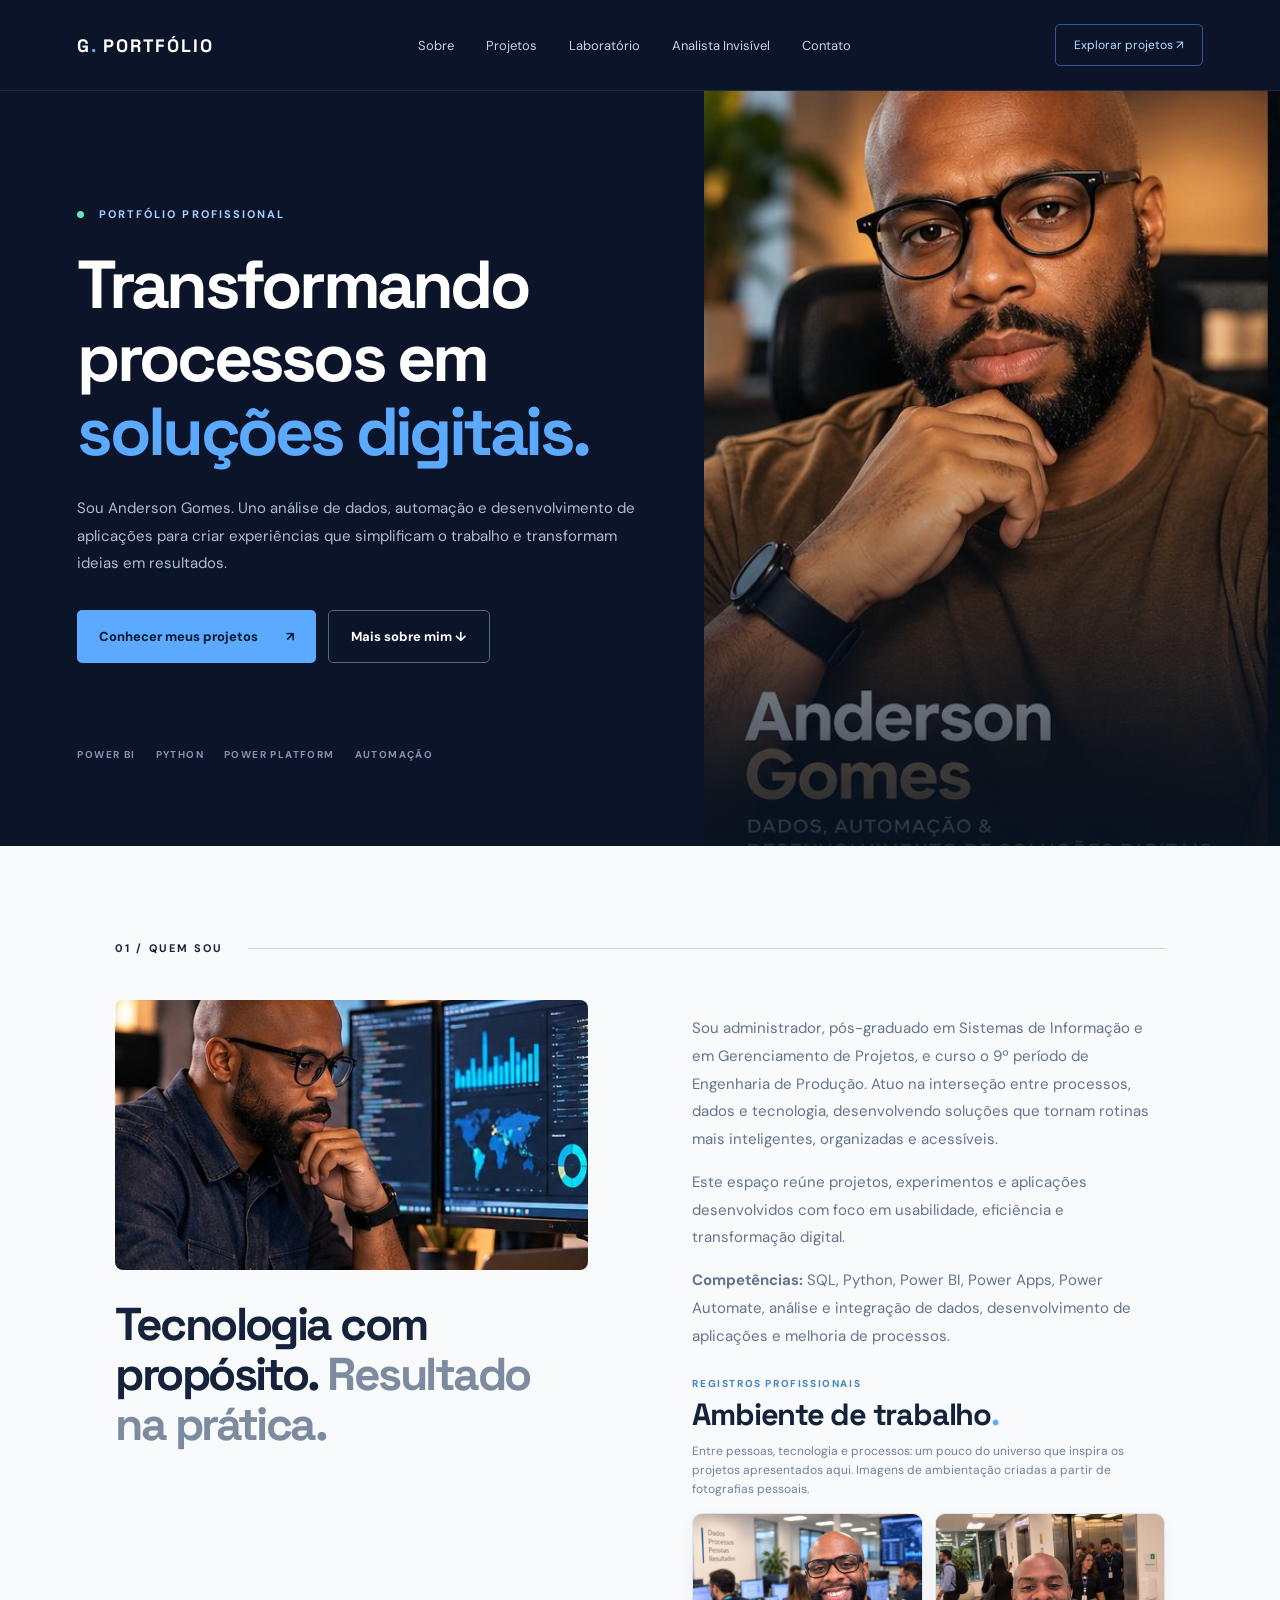
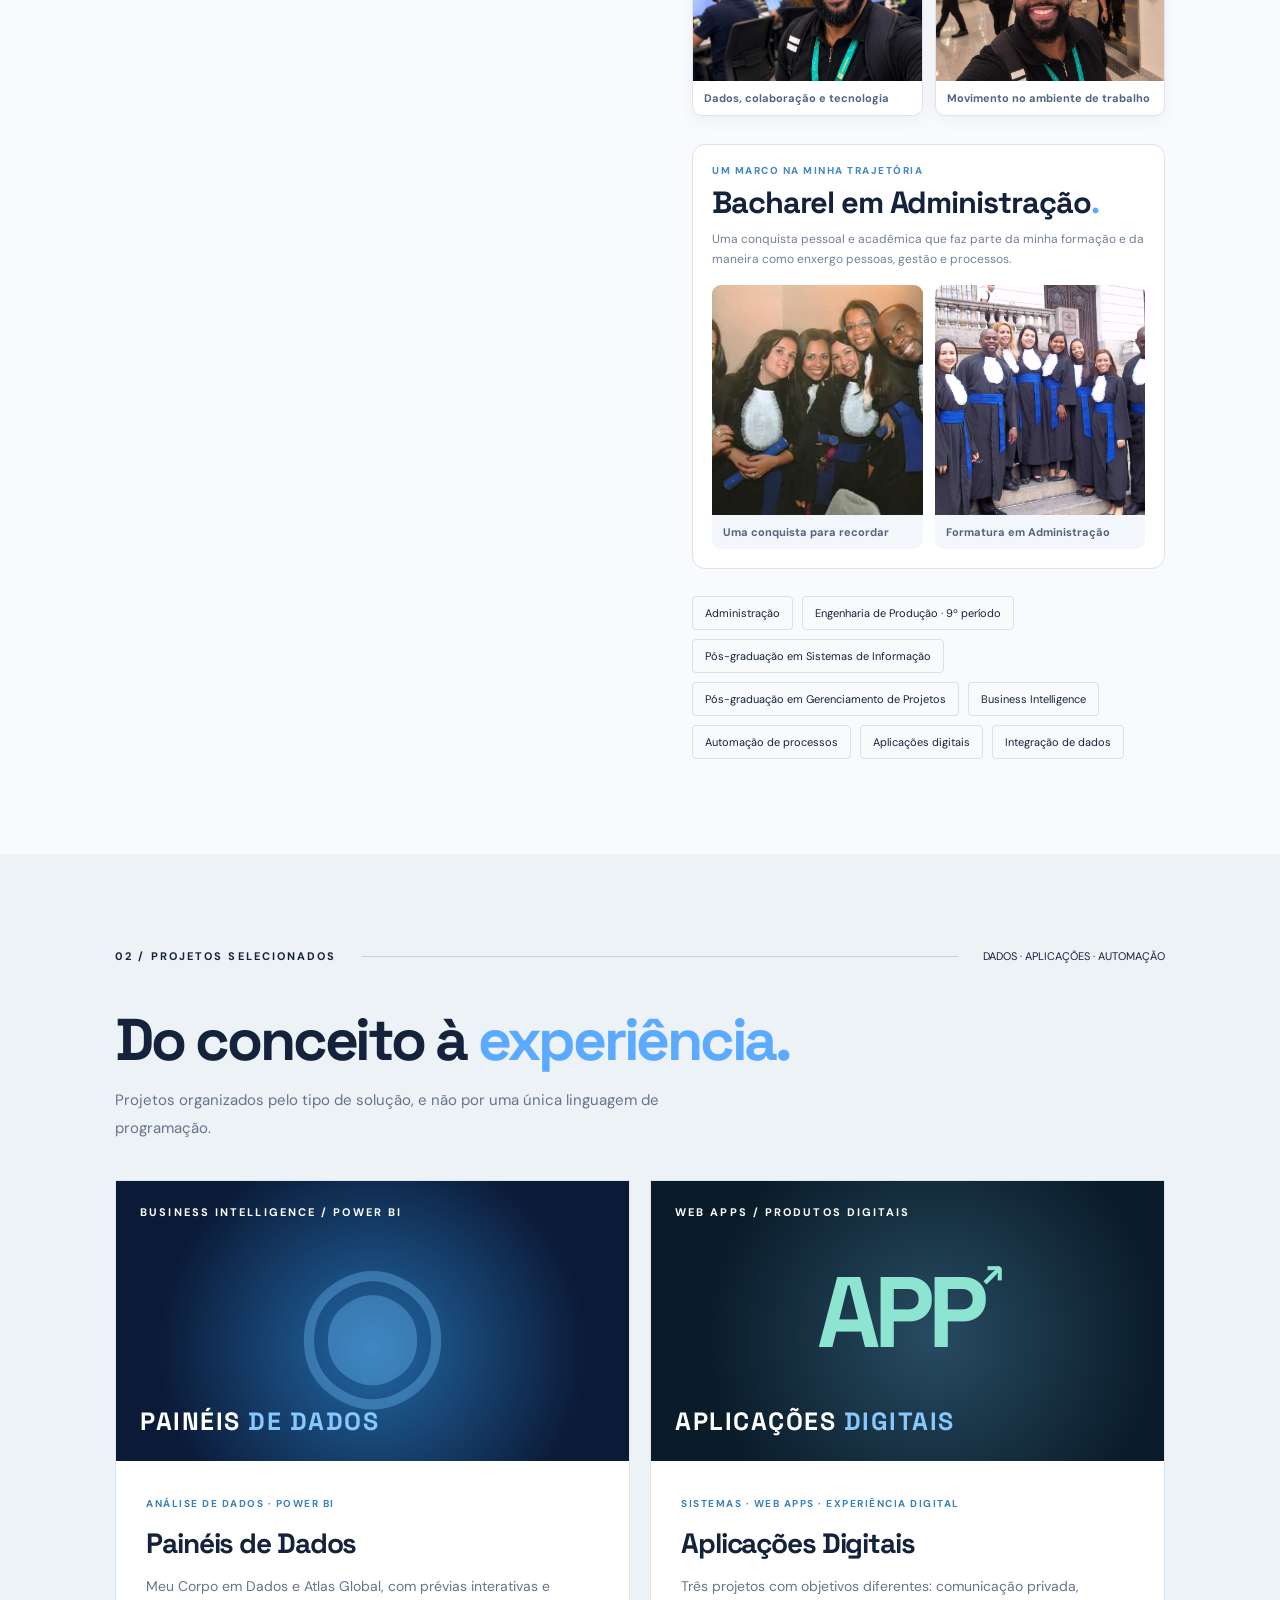
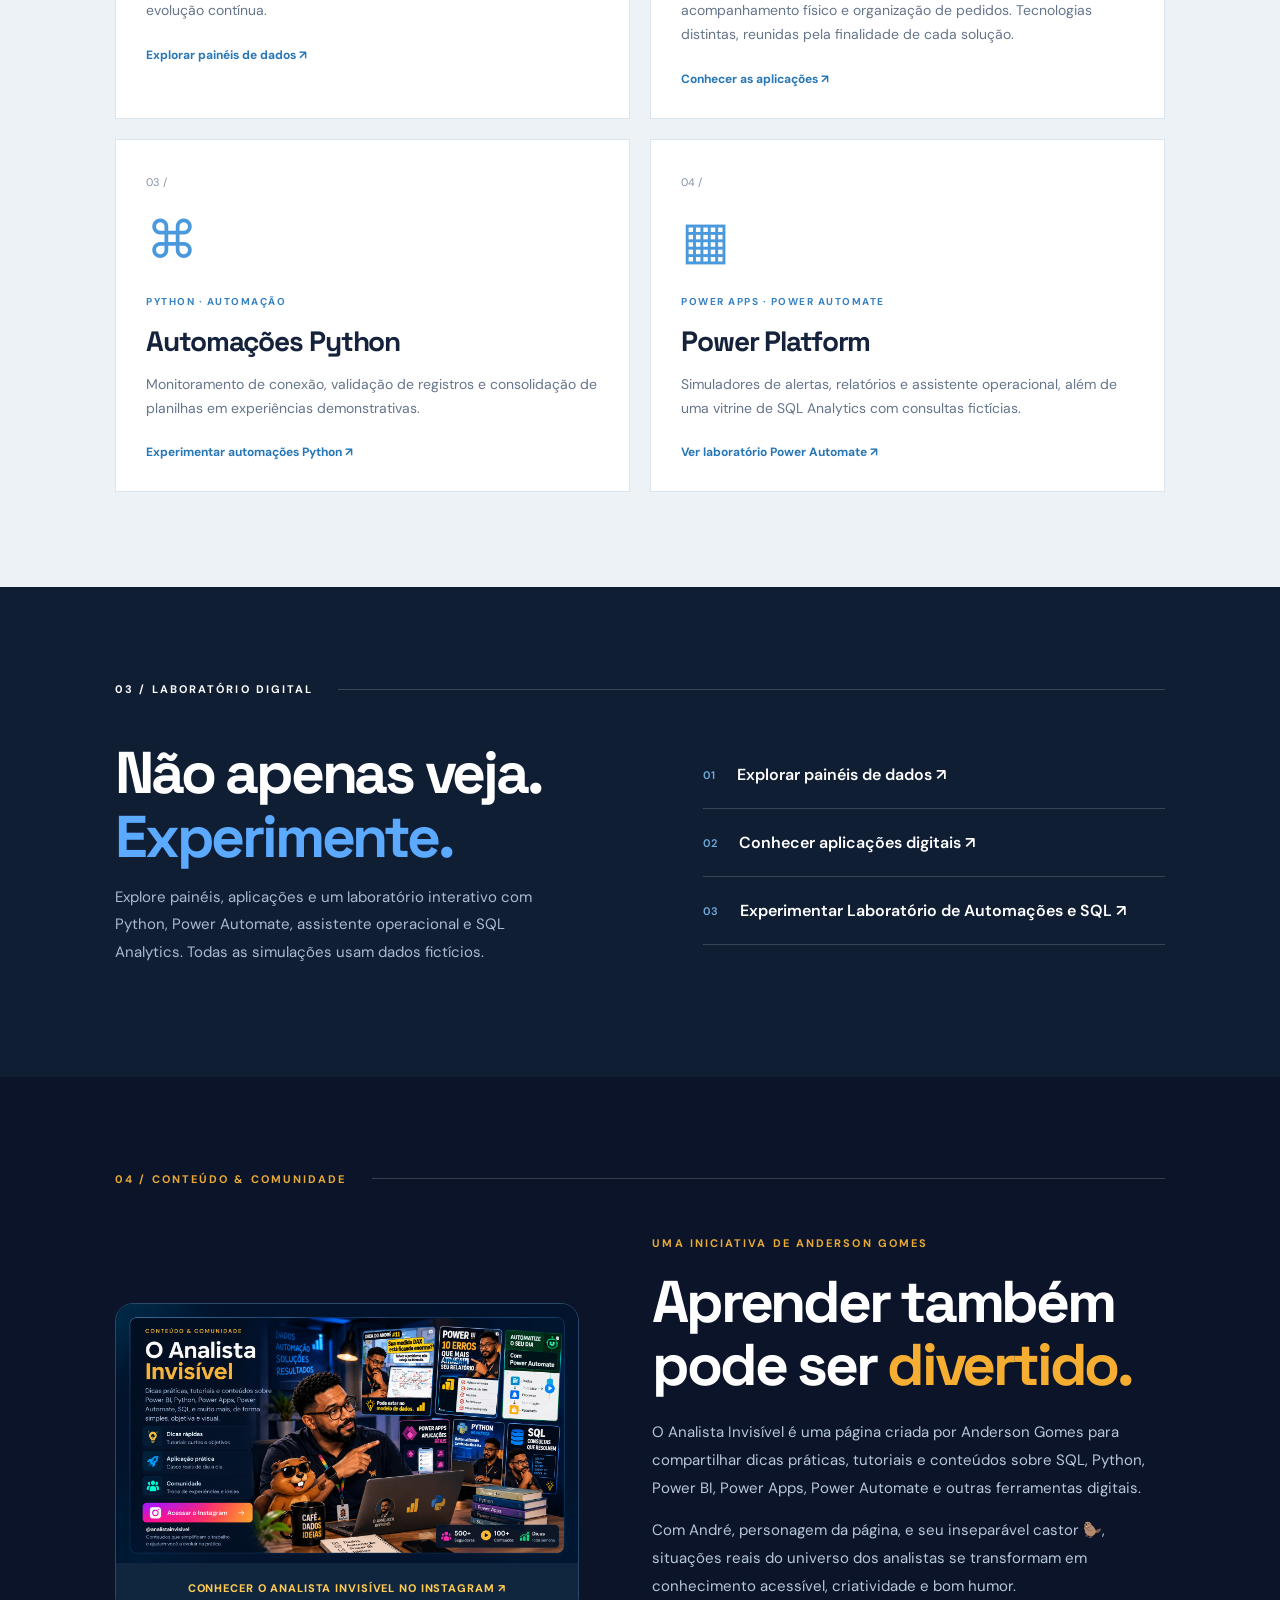
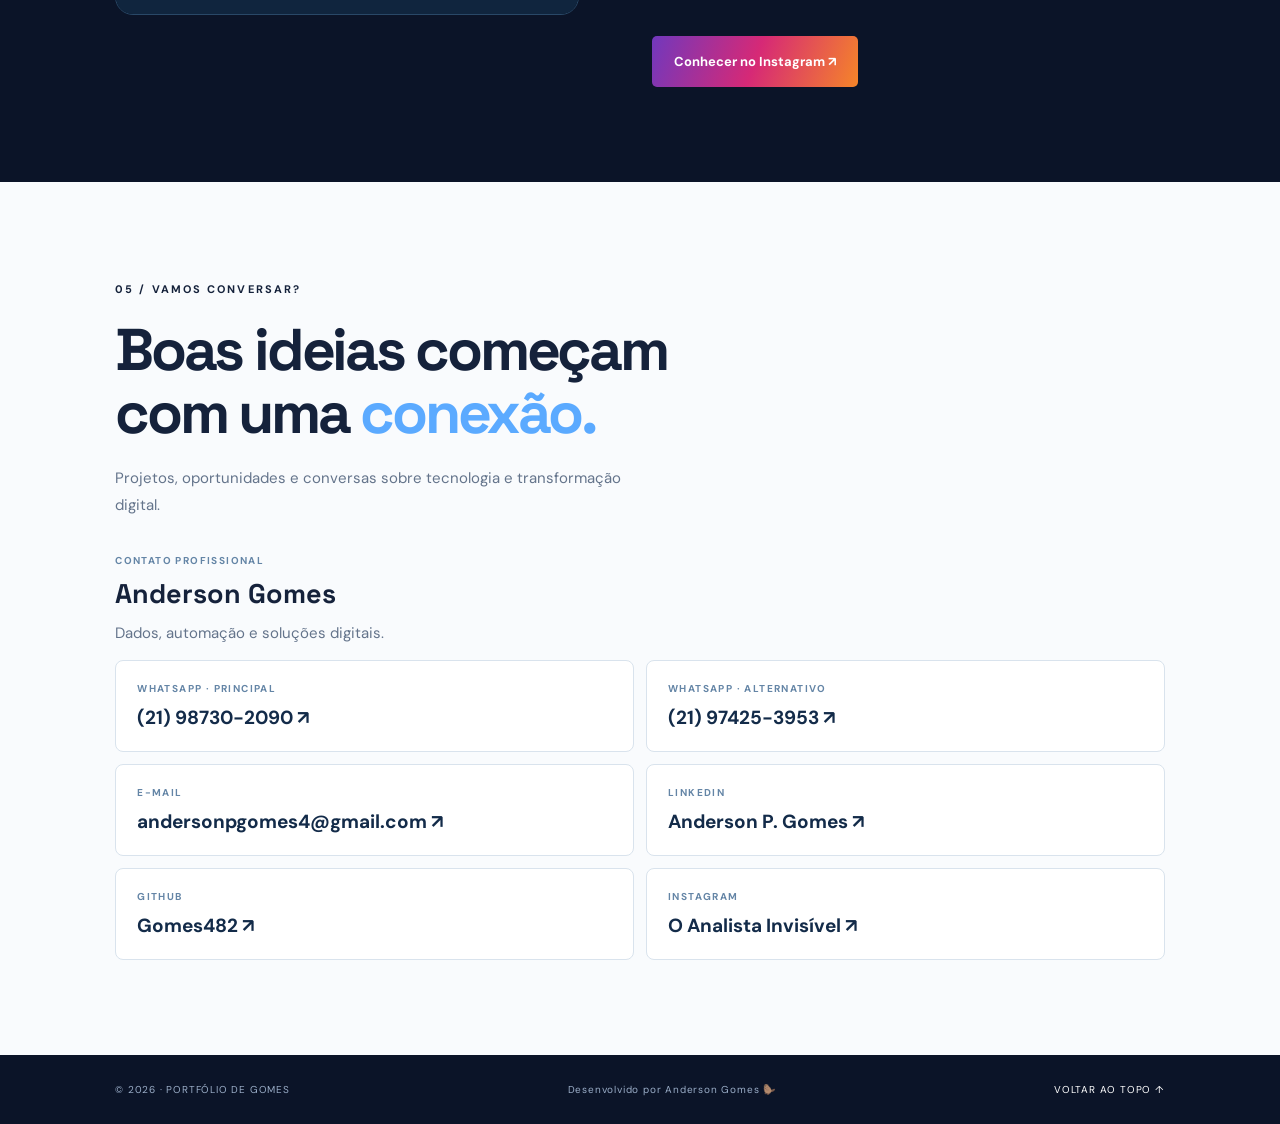
==== commit 21708866: "Link interactive automation and SQL laboratory from portfolio homepage" ====
--- a/index.html
+++ b/index.html
@@ -3,6 +3,6 @@
 <body><header class="nav"><a class="brand" href="#inicio">G<span>.</span> PORTFÓLIO</a><nav aria-label="Menu principal"><a href="#sobre">Sobre</a><a href="#projetos">Projetos</a><a href="#laboratorio">Laboratório</a><a href="#analista">Analista Invisível</a><a href="#contato">Contato</a></nav><a class="navcta" href="#projetos">Explorar projetos ↗</a></header>
 <main><section class="hero" id="inicio"><div class="hero-inner"><p class="eyebrow"><span class="dot"></span> PORTFÓLIO PROFISSIONAL</p><h1>Transformando processos em <em>soluções digitais.</em></h1><p class="lead">Sou Anderson Gomes. Uno análise de dados, automação e desenvolvimento de aplicações para criar experiências que simplificam o trabalho e transformam ideias em resultados.</p><div class="actions"><a class="button primary" href="#projetos">Conhecer meus projetos <span>↗</span></a><a class="button secondary" href="#sobre">Mais sobre mim ↓</a></div><div class="stack"><span>POWER BI</span><span>PYTHON</span><span>POWER PLATFORM</span><span>AUTOMAÇÃO</span></div></div><div class="hero-art"><img class="hero-photo" src="anderson-retrato.jpg" alt="Retrato profissional de Anderson Gomes, com óculos pretos e camiseta marrom"></div></section>
 <section class="section light" id="sobre"><div class="section-top"><span class="kicker">01 / QUEM SOU</span><span class="section-line"></span></div><div class="about"><div class="about-visual"><img src="anderson-trabalho.jpg" alt="Anderson Gomes trabalhando com análise de dados em um escritório" loading="lazy"><h2>Tecnologia com propósito. <span>Resultado na prática.</span></h2></div><div><p>Sou administrador, pós-graduado em Sistemas de Informação e em Gerenciamento de Projetos, e curso o 9º período de Engenharia de Produção. Atuo na interseção entre processos, dados e tecnologia, desenvolvendo soluções que tornam rotinas mais inteligentes, organizadas e acessíveis.</p><p>Este espaço reúne projetos, experimentos e aplicações desenvolvidos com foco em usabilidade, eficiência e transformação digital.</p><p><strong>Competências:</strong> SQL, Python, Power BI, Power Apps, Power Automate, análise e integração de dados, desenvolvimento de aplicações e melhoria de processos.</p><div class="work-gallery" aria-label="Ambiente de trabalho"><div class="work-gallery-heading"><span class="work-gallery-kicker">REGISTROS PROFISSIONAIS</span><strong>Ambiente de trabalho<span>.</span></strong><p>Entre pessoas, tecnologia e processos: um pouco do universo que inspira os projetos apresentados aqui. Imagens de ambientação criadas a partir de fotografias pessoais.</p></div><div class="work-gallery-grid"><figure><img src="file_000000002b3c820eb1822e6bd95e36fd.png" alt="Anderson em composição visual de ambiente de trabalho com equipe e painéis de dados" loading="lazy"><figcaption>Dados, colaboração e tecnologia</figcaption></figure><figure><img src="file_00000000c5c0820eb9dc6a3c31440089.png" alt="Anderson em composição visual no corredor profissional com pessoas saindo do elevador" loading="lazy"><figcaption>Movimento no ambiente de trabalho</figcaption></figure></div></div><div class="graduation-gallery" aria-label="Formatura em Administração"><div class="graduation-heading"><span class="graduation-kicker">UM MARCO NA MINHA TRAJETÓRIA</span><strong>Bacharel em Administração<span>.</span></strong><p>Uma conquista pessoal e acadêmica que faz parte da minha formação e da maneira como enxergo pessoas, gestão e processos.</p></div><div class="graduation-grid"><figure><img src="FB_IMG_1458077417396.jpg" alt="Registro pessoal da formatura em Bacharelado em Administração" loading="lazy"><figcaption>Uma conquista para recordar</figcaption></figure><figure><img src="Imagem%20027.jpg" alt="Fotografia da celebração da graduação em Administração" loading="lazy"><figcaption>Formatura em Administração</figcaption></figure></div></div><div class="chips"><span>Administração</span><span>Engenharia de Produção · 9º período</span><span>Pós-graduação em Sistemas de Informação</span><span>Pós-graduação em Gerenciamento de Projetos</span><span>Business Intelligence</span><span>Automação de processos</span><span>Aplicações digitais</span><span>Integração de dados</span></div></div></div></section>
-<section class="section projects" id="projetos"><div class="section-top"><span class="kicker">02 / PROJETOS SELECIONADOS</span><span class="section-line"></span><span class="counter">DADOS · APLICAÇÕES · AUTOMAÇÃO</span></div><h2>Do conceito à <em>experiência.</em></h2><p class="intro">Projetos organizados pelo tipo de solução, e não por uma única linguagem de programação.</p><div class="project-grid"><article class="project feature"><div class="project-visual atlas"><span class="visual-overline">BUSINESS INTELLIGENCE / POWER BI</span><div class="globe" aria-hidden="true">◉</div><div class="visual-bottom">PAINÉIS <span>DE DADOS</span></div></div><div class="project-info"><span class="tag">ANÁLISE DE DADOS · POWER BI</span><h3>Painéis de Dados</h3><p>Meu Corpo em Dados e Atlas Global, com prévias interativas e evolução contínua.</p><a class="project-link" href="paineis.html">Explorar painéis de dados ↗</a></div></article><article class="project feature"><div class="project-visual trinca"><span class="visual-overline">WEB APPS / PRODUTOS DIGITAIS</span><div class="trinca-symbol" style="font-size:100px;letter-spacing:-.06em">APP<span style="font-size:36px">↗</span></div><div class="visual-bottom">APLICAÇÕES <span>DIGITAIS</span></div></div><div class="project-info"><span class="tag">SISTEMAS · WEB APPS · EXPERIÊNCIA DIGITAL</span><h3>Aplicações Digitais</h3><p>Três projetos com objetivos diferentes: comunicação privada, acompanhamento físico e organização de pedidos. Tecnologias distintas, reunidas pela finalidade de cada solução.</p><a class="project-link" href="aplicacoes.html">Conhecer as aplicações ↗</a></div></article><article class="project compact"><span class="project-number">03 /</span><div class="compact-icon">⌘</div><span class="tag">PYTHON · AUTOMAÇÃO</span><h3>Automações Python</h3><p>Scripts e rotinas para reduzir atividades repetitivas e apoiar processos com dados. Os aplicativos web ficam em uma categoria própria.</p><span class="project-status">Cases em preparação</span></article><article class="project compact"><span class="project-number">04 /</span><div class="compact-icon">▦</div><span class="tag">POWER APPS · POWER AUTOMATE</span><h3>Power Platform</h3><p>Aplicativos e fluxos que conectam pessoas, informações e processos.</p><span class="project-status">Cases em preparação</span></article></div></section>
-<section class="section lab" id="laboratorio"><div class="section-top"><span class="kicker">03 / LABORATÓRIO DIGITAL</span><span class="section-line"></span></div><div class="lab-inner"><div><h2>Não apenas veja.<br><em>Experimente.</em></h2><p>Explore a galeria de painéis Power BI e conheça as demonstrações públicas dos aplicativos. Automações corporativas serão exibidas apenas em cases visuais revisados.</p></div><div class="lab-list"><div><span>01</span> <a href="paineis.html">Explorar painéis de dados ↗</a></div><div><span>02</span> <a href="aplicacoes.html">Conhecer aplicações digitais ↗</a></div><div><span>03</span> Automações Python: cases em preparação <b>↗</b></div></div></div></section>
+<section class="section projects" id="projetos"><div class="section-top"><span class="kicker">02 / PROJETOS SELECIONADOS</span><span class="section-line"></span><span class="counter">DADOS · APLICAÇÕES · AUTOMAÇÃO</span></div><h2>Do conceito à <em>experiência.</em></h2><p class="intro">Projetos organizados pelo tipo de solução, e não por uma única linguagem de programação.</p><div class="project-grid"><article class="project feature"><div class="project-visual atlas"><span class="visual-overline">BUSINESS INTELLIGENCE / POWER BI</span><div class="globe" aria-hidden="true">◉</div><div class="visual-bottom">PAINÉIS <span>DE DADOS</span></div></div><div class="project-info"><span class="tag">ANÁLISE DE DADOS · POWER BI</span><h3>Painéis de Dados</h3><p>Meu Corpo em Dados e Atlas Global, com prévias interativas e evolução contínua.</p><a class="project-link" href="paineis.html">Explorar painéis de dados ↗</a></div></article><article class="project feature"><div class="project-visual trinca"><span class="visual-overline">WEB APPS / PRODUTOS DIGITAIS</span><div class="trinca-symbol" style="font-size:100px;letter-spacing:-.06em">APP<span style="font-size:36px">↗</span></div><div class="visual-bottom">APLICAÇÕES <span>DIGITAIS</span></div></div><div class="project-info"><span class="tag">SISTEMAS · WEB APPS · EXPERIÊNCIA DIGITAL</span><h3>Aplicações Digitais</h3><p>Três projetos com objetivos diferentes: comunicação privada, acompanhamento físico e organização de pedidos. Tecnologias distintas, reunidas pela finalidade de cada solução.</p><a class="project-link" href="aplicacoes.html">Conhecer as aplicações ↗</a></div></article><article class="project compact"><span class="project-number">03 /</span><div class="compact-icon">⌘</div><span class="tag">PYTHON · AUTOMAÇÃO</span><h3>Automações Python</h3><p>Monitoramento de conexão, validação de registros e consolidação de planilhas em experiências demonstrativas.</p><a class="project-link" href="laboratorio.html">Experimentar automações Python ↗</a></article><article class="project compact"><span class="project-number">04 /</span><div class="compact-icon">▦</div><span class="tag">POWER APPS · POWER AUTOMATE</span><h3>Power Platform</h3><p>Simuladores de alertas, relatórios e assistente operacional, além de uma vitrine de SQL Analytics com consultas fictícias.</p><a class="project-link" href="laboratorio.html">Ver laboratório Power Automate ↗</a></article></div></section>
+<section class="section lab" id="laboratorio"><div class="section-top"><span class="kicker">03 / LABORATÓRIO DIGITAL</span><span class="section-line"></span></div><div class="lab-inner"><div><h2>Não apenas veja.<br><em>Experimente.</em></h2><p>Explore painéis, aplicações e um laboratório interativo com Python, Power Automate, assistente operacional e SQL Analytics. Todas as simulações usam dados fictícios.</p></div><div class="lab-list"><div><span>01</span> <a href="paineis.html">Explorar painéis de dados ↗</a></div><div><span>02</span> <a href="aplicacoes.html">Conhecer aplicações digitais ↗</a></div><div><span>03</span> <a href="laboratorio.html">Experimentar Laboratório de Automações e SQL ↗</a></div></div></div></section>
 <section class="section analyst" id="analista"><div class="section-top"><span class="kicker">04 / CONTEÚDO & COMUNIDADE</span><span class="section-line"></span></div><div class="analyst-inner"><div class="analyst-artwork"><img src="analista-invisivel-vitrine.png" alt="Arte de apresentação de O Analista Invisível com André, o castor e conteúdos de ferramentas de dados" loading="lazy"><a class="artwork-link" href="https://www.instagram.com/analistainvisivel/" target="_blank" rel="noopener noreferrer">CONHECER O ANALISTA INVISÍVEL NO INSTAGRAM ↗</a></div><div><span class="kicker">UMA INICIATIVA DE ANDERSON GOMES</span><h2>Aprender também pode ser <em>divertido.</em></h2><p>O Analista Invisível é uma página criada por Anderson Gomes para compartilhar dicas práticas, tutoriais e conteúdos sobre SQL, Python, Power BI, Power Apps, Power Automate e outras ferramentas digitais.</p><p>Com André, personagem da página, e seu inseparável castor 🦫, situações reais do universo dos analistas se transformam em conhecimento acessível, criatividade e bom humor.</p><a class="button instagram-button" href="https://www.instagram.com/analistainvisivel/" target="_blank" rel="noopener noreferrer" aria-label="Visitar o Instagram O Analista Invisível">Conhecer no Instagram ↗</a></div></div></section><section class="section contact" id="contato"><span class="kicker">05 / VAMOS CONVERSAR?</span><h2>Boas ideias começam<br>com uma <em>conexão.</em></h2><p>Projetos, oportunidades e conversas sobre tecnologia e transformação digital.</p><div class="contact-grid"><div class="contact-person"><span class="contact-label">CONTATO PROFISSIONAL</span><h3>Anderson Gomes</h3><p>Dados, automação e soluções digitais.</p></div><a class="contact-item" href="https://wa.me/5521987302090" target="_blank" rel="noopener noreferrer"><span>WHATSAPP · PRINCIPAL</span><strong>(21) 98730-2090 ↗</strong></a><a class="contact-item" href="https://wa.me/5521974253953" target="_blank" rel="noopener noreferrer"><span>WHATSAPP · ALTERNATIVO</span><strong>(21) 97425-3953 ↗</strong></a><a class="contact-item" href="mailto:andersonpgomes4@gmail.com"><span>E-MAIL</span><strong>andersonpgomes4@gmail.com ↗</strong></a><a class="contact-item" href="https://www.linkedin.com/in/anderson-p-gomes/" target="_blank" rel="noopener noreferrer"><span>LINKEDIN</span><strong>Anderson P. Gomes ↗</strong></a><a class="contact-item" href="https://github.com/Gomes482" target="_blank" rel="noopener noreferrer"><span>GITHUB</span><strong>Gomes482 ↗</strong></a><a class="contact-item" href="https://www.instagram.com/analistainvisivel/" target="_blank" rel="noopener noreferrer"><span>INSTAGRAM</span><strong>O Analista Invisível ↗</strong></a></div></section></main><footer><span>© 2026 · PORTFÓLIO DE GOMES</span><span>Desenvolvido por Anderson Gomes 🦫</span><a href="#inicio">VOLTAR AO TOPO ↑</a></footer></body></html>
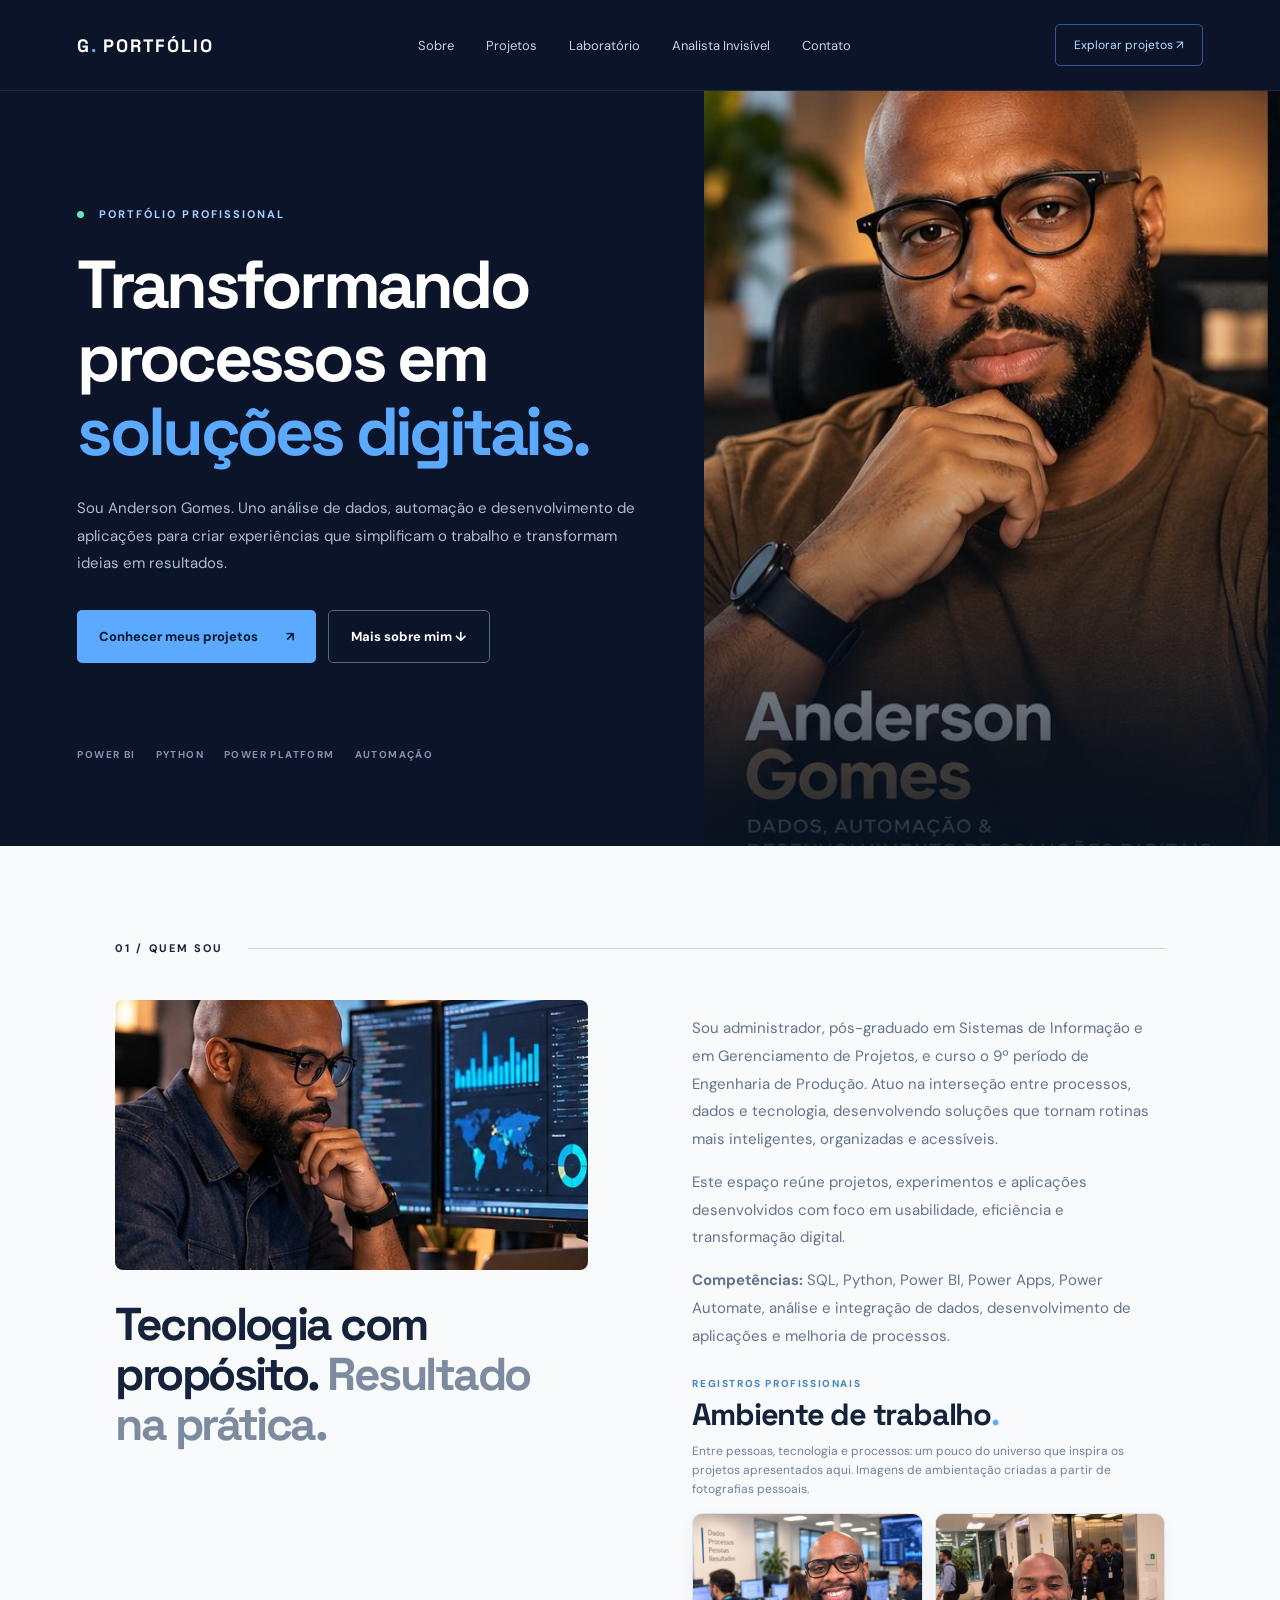
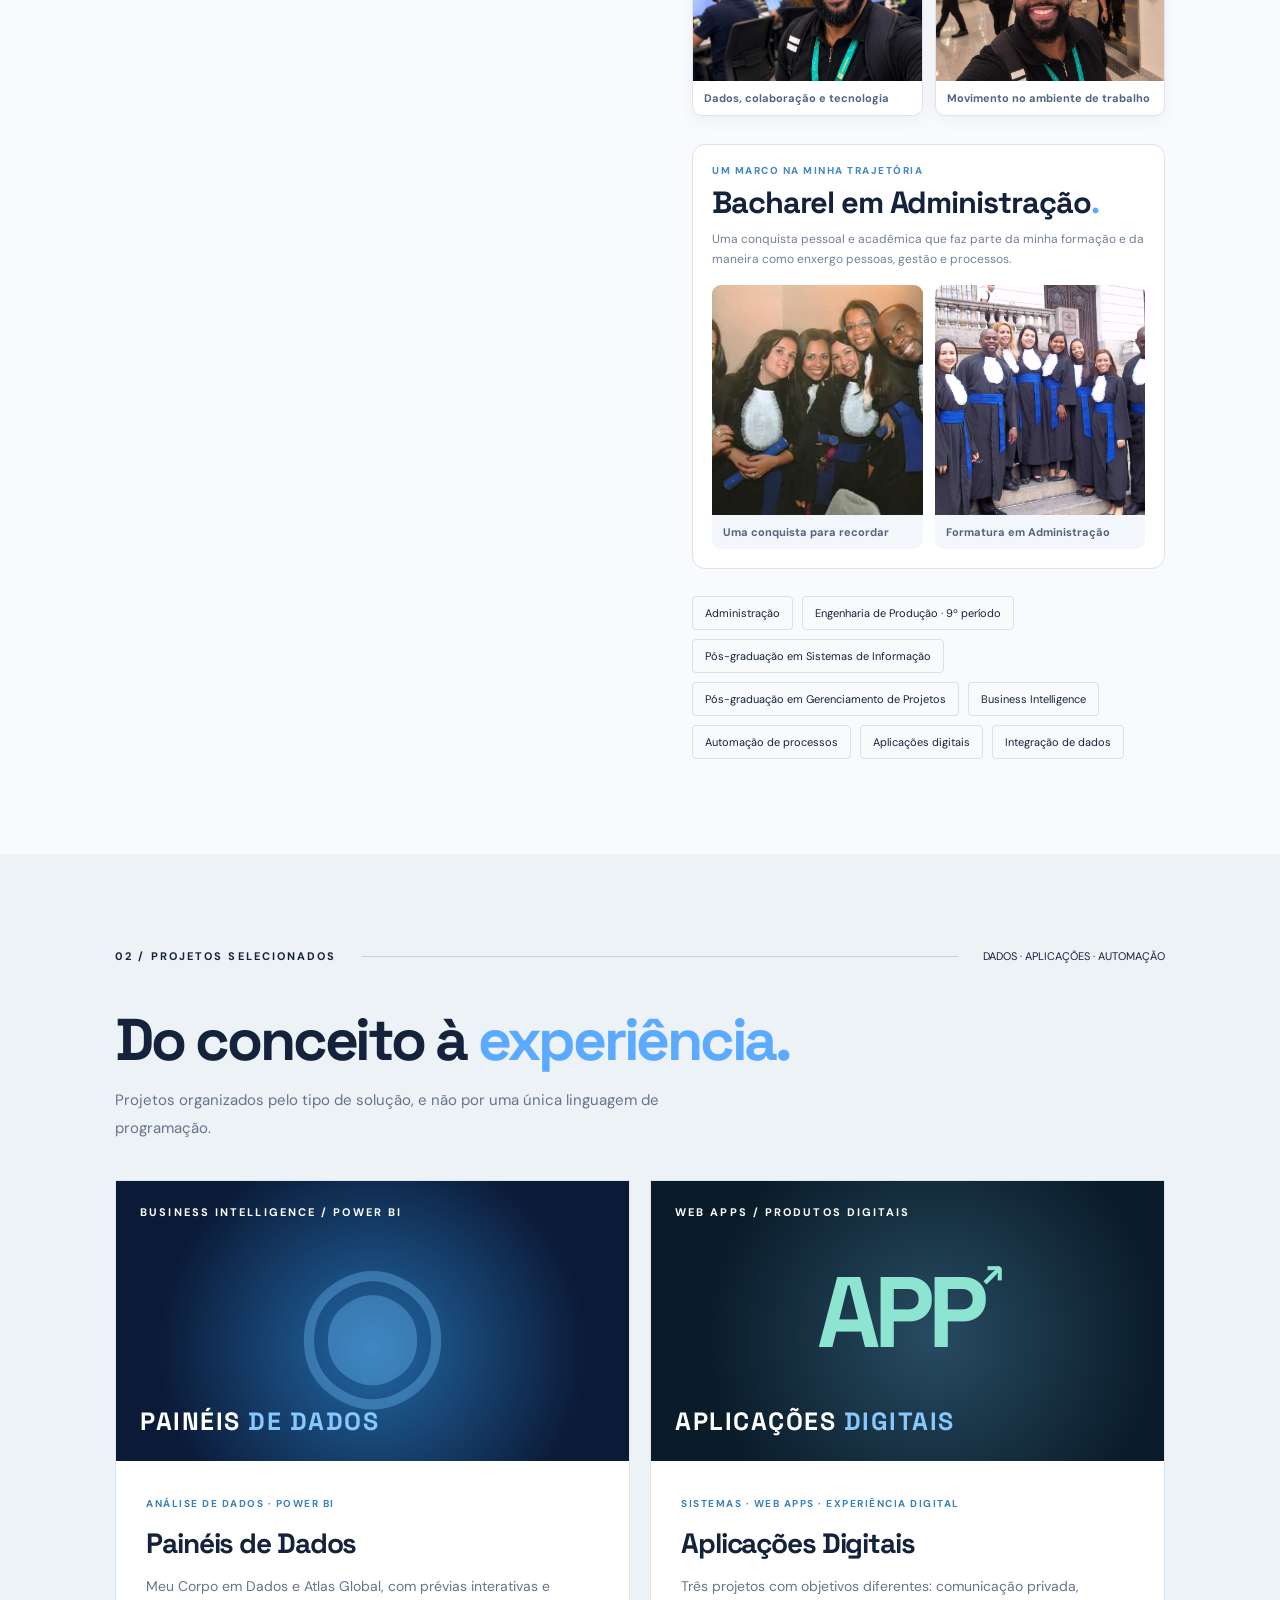
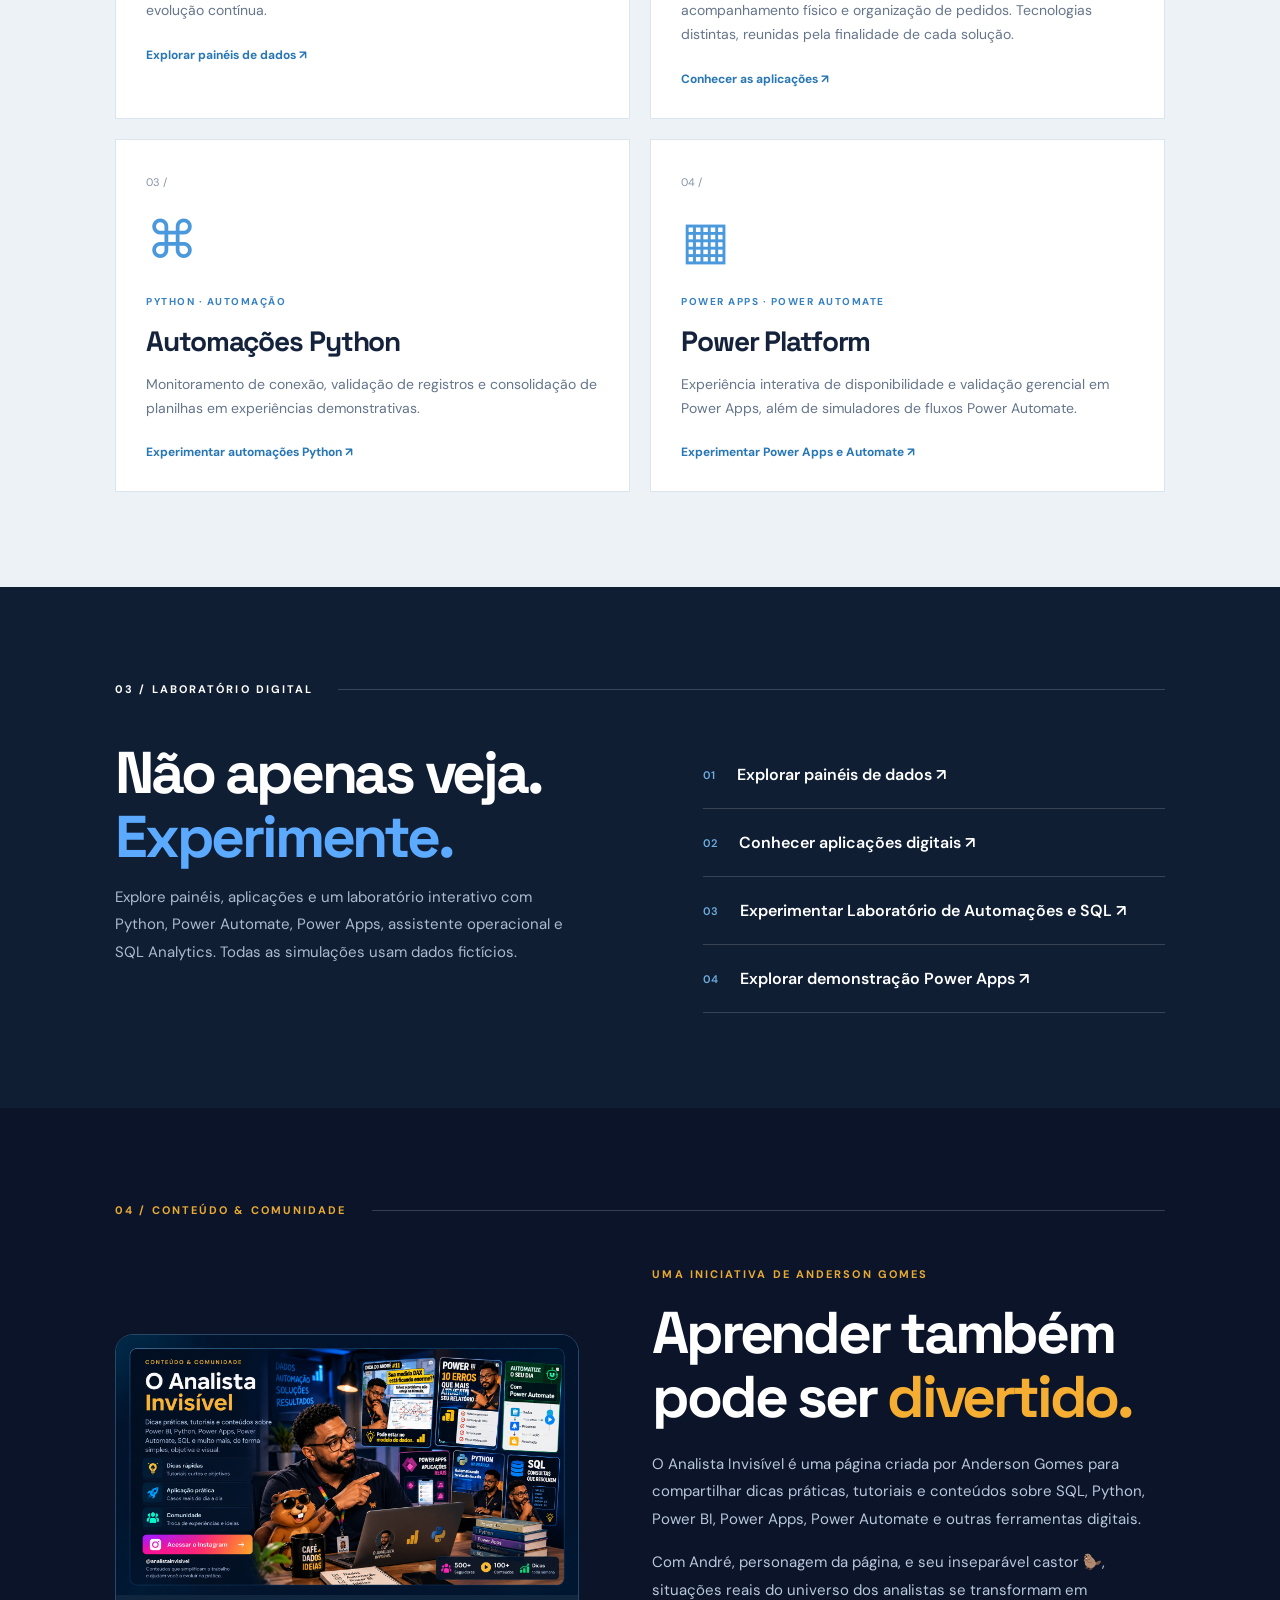
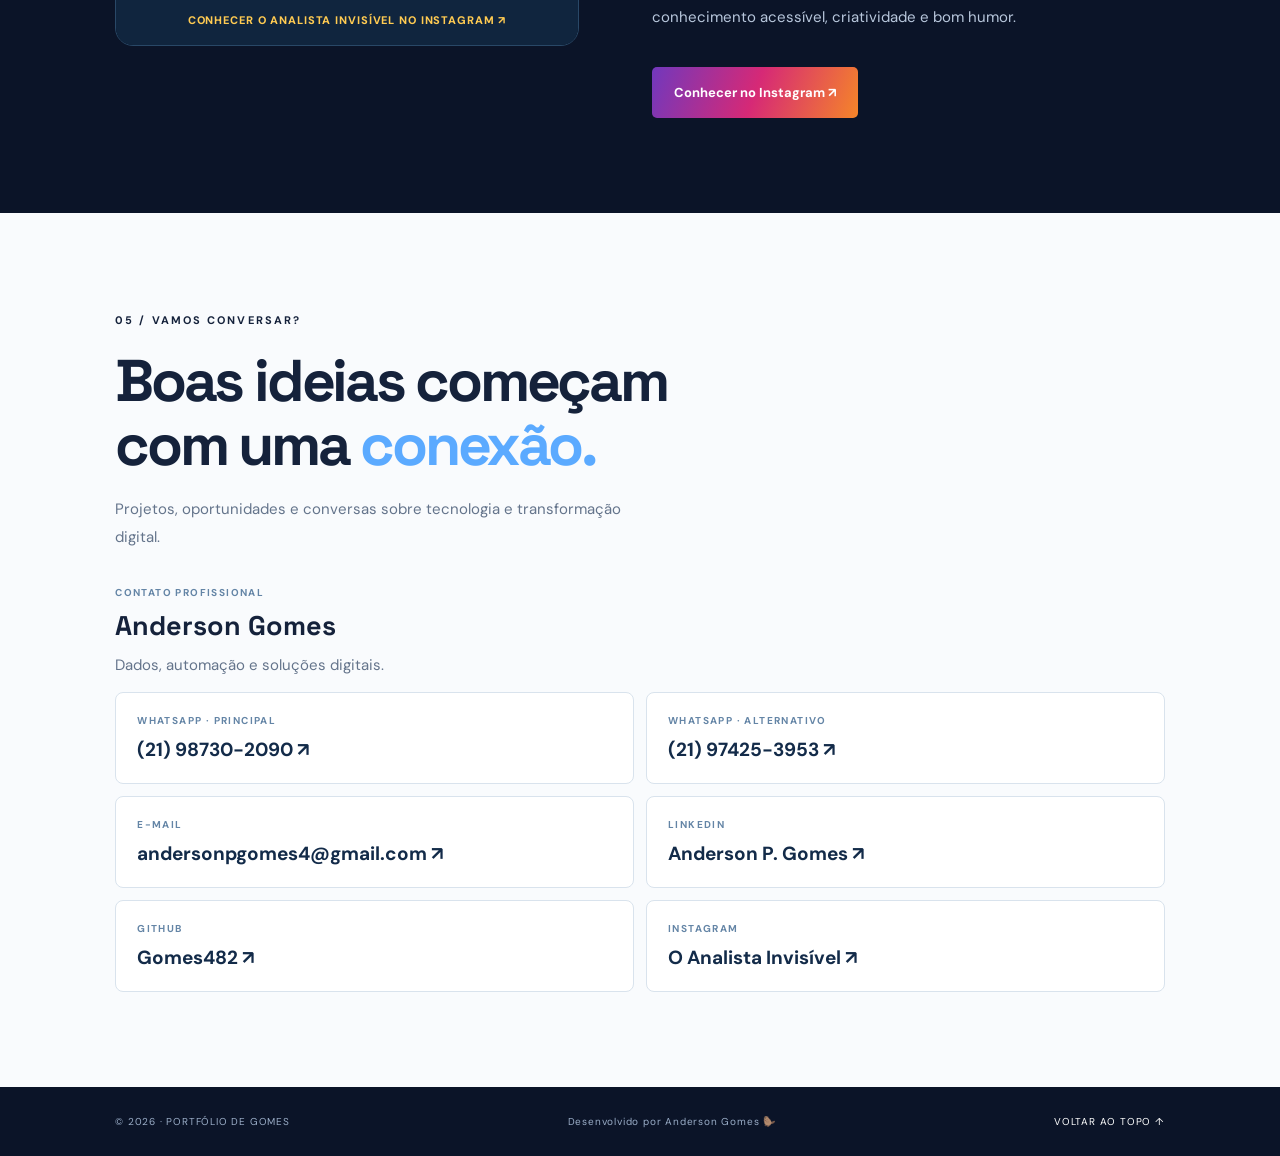
==== commit b0fd63a7: "Feature Power Apps availability demo on homepage" ====
--- a/index.html
+++ b/index.html
@@ -3,6 +3,6 @@
 <body><header class="nav"><a class="brand" href="#inicio">G<span>.</span> PORTFÓLIO</a><nav aria-label="Menu principal"><a href="#sobre">Sobre</a><a href="#projetos">Projetos</a><a href="#laboratorio">Laboratório</a><a href="#analista">Analista Invisível</a><a href="#contato">Contato</a></nav><a class="navcta" href="#projetos">Explorar projetos ↗</a></header>
 <main><section class="hero" id="inicio"><div class="hero-inner"><p class="eyebrow"><span class="dot"></span> PORTFÓLIO PROFISSIONAL</p><h1>Transformando processos em <em>soluções digitais.</em></h1><p class="lead">Sou Anderson Gomes. Uno análise de dados, automação e desenvolvimento de aplicações para criar experiências que simplificam o trabalho e transformam ideias em resultados.</p><div class="actions"><a class="button primary" href="#projetos">Conhecer meus projetos <span>↗</span></a><a class="button secondary" href="#sobre">Mais sobre mim ↓</a></div><div class="stack"><span>POWER BI</span><span>PYTHON</span><span>POWER PLATFORM</span><span>AUTOMAÇÃO</span></div></div><div class="hero-art"><img class="hero-photo" src="anderson-retrato.jpg" alt="Retrato profissional de Anderson Gomes, com óculos pretos e camiseta marrom"></div></section>
 <section class="section light" id="sobre"><div class="section-top"><span class="kicker">01 / QUEM SOU</span><span class="section-line"></span></div><div class="about"><div class="about-visual"><img src="anderson-trabalho.jpg" alt="Anderson Gomes trabalhando com análise de dados em um escritório" loading="lazy"><h2>Tecnologia com propósito. <span>Resultado na prática.</span></h2></div><div><p>Sou administrador, pós-graduado em Sistemas de Informação e em Gerenciamento de Projetos, e curso o 9º período de Engenharia de Produção. Atuo na interseção entre processos, dados e tecnologia, desenvolvendo soluções que tornam rotinas mais inteligentes, organizadas e acessíveis.</p><p>Este espaço reúne projetos, experimentos e aplicações desenvolvidos com foco em usabilidade, eficiência e transformação digital.</p><p><strong>Competências:</strong> SQL, Python, Power BI, Power Apps, Power Automate, análise e integração de dados, desenvolvimento de aplicações e melhoria de processos.</p><div class="work-gallery" aria-label="Ambiente de trabalho"><div class="work-gallery-heading"><span class="work-gallery-kicker">REGISTROS PROFISSIONAIS</span><strong>Ambiente de trabalho<span>.</span></strong><p>Entre pessoas, tecnologia e processos: um pouco do universo que inspira os projetos apresentados aqui. Imagens de ambientação criadas a partir de fotografias pessoais.</p></div><div class="work-gallery-grid"><figure><img src="file_000000002b3c820eb1822e6bd95e36fd.png" alt="Anderson em composição visual de ambiente de trabalho com equipe e painéis de dados" loading="lazy"><figcaption>Dados, colaboração e tecnologia</figcaption></figure><figure><img src="file_00000000c5c0820eb9dc6a3c31440089.png" alt="Anderson em composição visual no corredor profissional com pessoas saindo do elevador" loading="lazy"><figcaption>Movimento no ambiente de trabalho</figcaption></figure></div></div><div class="graduation-gallery" aria-label="Formatura em Administração"><div class="graduation-heading"><span class="graduation-kicker">UM MARCO NA MINHA TRAJETÓRIA</span><strong>Bacharel em Administração<span>.</span></strong><p>Uma conquista pessoal e acadêmica que faz parte da minha formação e da maneira como enxergo pessoas, gestão e processos.</p></div><div class="graduation-grid"><figure><img src="FB_IMG_1458077417396.jpg" alt="Registro pessoal da formatura em Bacharelado em Administração" loading="lazy"><figcaption>Uma conquista para recordar</figcaption></figure><figure><img src="Imagem%20027.jpg" alt="Fotografia da celebração da graduação em Administração" loading="lazy"><figcaption>Formatura em Administração</figcaption></figure></div></div><div class="chips"><span>Administração</span><span>Engenharia de Produção · 9º período</span><span>Pós-graduação em Sistemas de Informação</span><span>Pós-graduação em Gerenciamento de Projetos</span><span>Business Intelligence</span><span>Automação de processos</span><span>Aplicações digitais</span><span>Integração de dados</span></div></div></div></section>
-<section class="section projects" id="projetos"><div class="section-top"><span class="kicker">02 / PROJETOS SELECIONADOS</span><span class="section-line"></span><span class="counter">DADOS · APLICAÇÕES · AUTOMAÇÃO</span></div><h2>Do conceito à <em>experiência.</em></h2><p class="intro">Projetos organizados pelo tipo de solução, e não por uma única linguagem de programação.</p><div class="project-grid"><article class="project feature"><div class="project-visual atlas"><span class="visual-overline">BUSINESS INTELLIGENCE / POWER BI</span><div class="globe" aria-hidden="true">◉</div><div class="visual-bottom">PAINÉIS <span>DE DADOS</span></div></div><div class="project-info"><span class="tag">ANÁLISE DE DADOS · POWER BI</span><h3>Painéis de Dados</h3><p>Meu Corpo em Dados e Atlas Global, com prévias interativas e evolução contínua.</p><a class="project-link" href="paineis.html">Explorar painéis de dados ↗</a></div></article><article class="project feature"><div class="project-visual trinca"><span class="visual-overline">WEB APPS / PRODUTOS DIGITAIS</span><div class="trinca-symbol" style="font-size:100px;letter-spacing:-.06em">APP<span style="font-size:36px">↗</span></div><div class="visual-bottom">APLICAÇÕES <span>DIGITAIS</span></div></div><div class="project-info"><span class="tag">SISTEMAS · WEB APPS · EXPERIÊNCIA DIGITAL</span><h3>Aplicações Digitais</h3><p>Três projetos com objetivos diferentes: comunicação privada, acompanhamento físico e organização de pedidos. Tecnologias distintas, reunidas pela finalidade de cada solução.</p><a class="project-link" href="aplicacoes.html">Conhecer as aplicações ↗</a></div></article><article class="project compact"><span class="project-number">03 /</span><div class="compact-icon">⌘</div><span class="tag">PYTHON · AUTOMAÇÃO</span><h3>Automações Python</h3><p>Monitoramento de conexão, validação de registros e consolidação de planilhas em experiências demonstrativas.</p><a class="project-link" href="laboratorio.html">Experimentar automações Python ↗</a></article><article class="project compact"><span class="project-number">04 /</span><div class="compact-icon">▦</div><span class="tag">POWER APPS · POWER AUTOMATE</span><h3>Power Platform</h3><p>Simuladores de alertas, relatórios e assistente operacional, além de uma vitrine de SQL Analytics com consultas fictícias.</p><a class="project-link" href="laboratorio.html">Ver laboratório Power Automate ↗</a></article></div></section>
-<section class="section lab" id="laboratorio"><div class="section-top"><span class="kicker">03 / LABORATÓRIO DIGITAL</span><span class="section-line"></span></div><div class="lab-inner"><div><h2>Não apenas veja.<br><em>Experimente.</em></h2><p>Explore painéis, aplicações e um laboratório interativo com Python, Power Automate, assistente operacional e SQL Analytics. Todas as simulações usam dados fictícios.</p></div><div class="lab-list"><div><span>01</span> <a href="paineis.html">Explorar painéis de dados ↗</a></div><div><span>02</span> <a href="aplicacoes.html">Conhecer aplicações digitais ↗</a></div><div><span>03</span> <a href="laboratorio.html">Experimentar Laboratório de Automações e SQL ↗</a></div></div></div></section>
+<section class="section projects" id="projetos"><div class="section-top"><span class="kicker">02 / PROJETOS SELECIONADOS</span><span class="section-line"></span><span class="counter">DADOS · APLICAÇÕES · AUTOMAÇÃO</span></div><h2>Do conceito à <em>experiência.</em></h2><p class="intro">Projetos organizados pelo tipo de solução, e não por uma única linguagem de programação.</p><div class="project-grid"><article class="project feature"><div class="project-visual atlas"><span class="visual-overline">BUSINESS INTELLIGENCE / POWER BI</span><div class="globe" aria-hidden="true">◉</div><div class="visual-bottom">PAINÉIS <span>DE DADOS</span></div></div><div class="project-info"><span class="tag">ANÁLISE DE DADOS · POWER BI</span><h3>Painéis de Dados</h3><p>Meu Corpo em Dados e Atlas Global, com prévias interativas e evolução contínua.</p><a class="project-link" href="paineis.html">Explorar painéis de dados ↗</a></div></article><article class="project feature"><div class="project-visual trinca"><span class="visual-overline">WEB APPS / PRODUTOS DIGITAIS</span><div class="trinca-symbol" style="font-size:100px;letter-spacing:-.06em">APP<span style="font-size:36px">↗</span></div><div class="visual-bottom">APLICAÇÕES <span>DIGITAIS</span></div></div><div class="project-info"><span class="tag">SISTEMAS · WEB APPS · EXPERIÊNCIA DIGITAL</span><h3>Aplicações Digitais</h3><p>Três projetos com objetivos diferentes: comunicação privada, acompanhamento físico e organização de pedidos. Tecnologias distintas, reunidas pela finalidade de cada solução.</p><a class="project-link" href="aplicacoes.html">Conhecer as aplicações ↗</a></div></article><article class="project compact"><span class="project-number">03 /</span><div class="compact-icon">⌘</div><span class="tag">PYTHON · AUTOMAÇÃO</span><h3>Automações Python</h3><p>Monitoramento de conexão, validação de registros e consolidação de planilhas em experiências demonstrativas.</p><a class="project-link" href="laboratorio.html">Experimentar automações Python ↗</a></article><article class="project compact"><span class="project-number">04 /</span><div class="compact-icon">▦</div><span class="tag">POWER APPS · POWER AUTOMATE</span><h3>Power Platform</h3><p>Experiência interativa de disponibilidade e validação gerencial em Power Apps, além de simuladores de fluxos Power Automate.</p><a class="project-link" href="power-apps-demo.html">Experimentar Power Apps e Automate ↗</a></article></div></section>
+<section class="section lab" id="laboratorio"><div class="section-top"><span class="kicker">03 / LABORATÓRIO DIGITAL</span><span class="section-line"></span></div><div class="lab-inner"><div><h2>Não apenas veja.<br><em>Experimente.</em></h2><p>Explore painéis, aplicações e um laboratório interativo com Python, Power Automate, Power Apps, assistente operacional e SQL Analytics. Todas as simulações usam dados fictícios.</p></div><div class="lab-list"><div><span>01</span> <a href="paineis.html">Explorar painéis de dados ↗</a></div><div><span>02</span> <a href="aplicacoes.html">Conhecer aplicações digitais ↗</a></div><div><span>03</span> <a href="laboratorio.html">Experimentar Laboratório de Automações e SQL ↗</a></div><div><span>04</span> <a href="power-apps-demo.html">Explorar demonstração Power Apps ↗</a></div></div></div></section>
 <section class="section analyst" id="analista"><div class="section-top"><span class="kicker">04 / CONTEÚDO & COMUNIDADE</span><span class="section-line"></span></div><div class="analyst-inner"><div class="analyst-artwork"><img src="analista-invisivel-vitrine.png" alt="Arte de apresentação de O Analista Invisível com André, o castor e conteúdos de ferramentas de dados" loading="lazy"><a class="artwork-link" href="https://www.instagram.com/analistainvisivel/" target="_blank" rel="noopener noreferrer">CONHECER O ANALISTA INVISÍVEL NO INSTAGRAM ↗</a></div><div><span class="kicker">UMA INICIATIVA DE ANDERSON GOMES</span><h2>Aprender também pode ser <em>divertido.</em></h2><p>O Analista Invisível é uma página criada por Anderson Gomes para compartilhar dicas práticas, tutoriais e conteúdos sobre SQL, Python, Power BI, Power Apps, Power Automate e outras ferramentas digitais.</p><p>Com André, personagem da página, e seu inseparável castor 🦫, situações reais do universo dos analistas se transformam em conhecimento acessível, criatividade e bom humor.</p><a class="button instagram-button" href="https://www.instagram.com/analistainvisivel/" target="_blank" rel="noopener noreferrer" aria-label="Visitar o Instagram O Analista Invisível">Conhecer no Instagram ↗</a></div></div></section><section class="section contact" id="contato"><span class="kicker">05 / VAMOS CONVERSAR?</span><h2>Boas ideias começam<br>com uma <em>conexão.</em></h2><p>Projetos, oportunidades e conversas sobre tecnologia e transformação digital.</p><div class="contact-grid"><div class="contact-person"><span class="contact-label">CONTATO PROFISSIONAL</span><h3>Anderson Gomes</h3><p>Dados, automação e soluções digitais.</p></div><a class="contact-item" href="https://wa.me/5521987302090" target="_blank" rel="noopener noreferrer"><span>WHATSAPP · PRINCIPAL</span><strong>(21) 98730-2090 ↗</strong></a><a class="contact-item" href="https://wa.me/5521974253953" target="_blank" rel="noopener noreferrer"><span>WHATSAPP · ALTERNATIVO</span><strong>(21) 97425-3953 ↗</strong></a><a class="contact-item" href="mailto:andersonpgomes4@gmail.com"><span>E-MAIL</span><strong>andersonpgomes4@gmail.com ↗</strong></a><a class="contact-item" href="https://www.linkedin.com/in/anderson-p-gomes/" target="_blank" rel="noopener noreferrer"><span>LINKEDIN</span><strong>Anderson P. Gomes ↗</strong></a><a class="contact-item" href="https://github.com/Gomes482" target="_blank" rel="noopener noreferrer"><span>GITHUB</span><strong>Gomes482 ↗</strong></a><a class="contact-item" href="https://www.instagram.com/analistainvisivel/" target="_blank" rel="noopener noreferrer"><span>INSTAGRAM</span><strong>O Analista Invisível ↗</strong></a></div></section></main><footer><span>© 2026 · PORTFÓLIO DE GOMES</span><span>Desenvolvido por Anderson Gomes 🦫</span><a href="#inicio">VOLTAR AO TOPO ↑</a></footer></body></html>
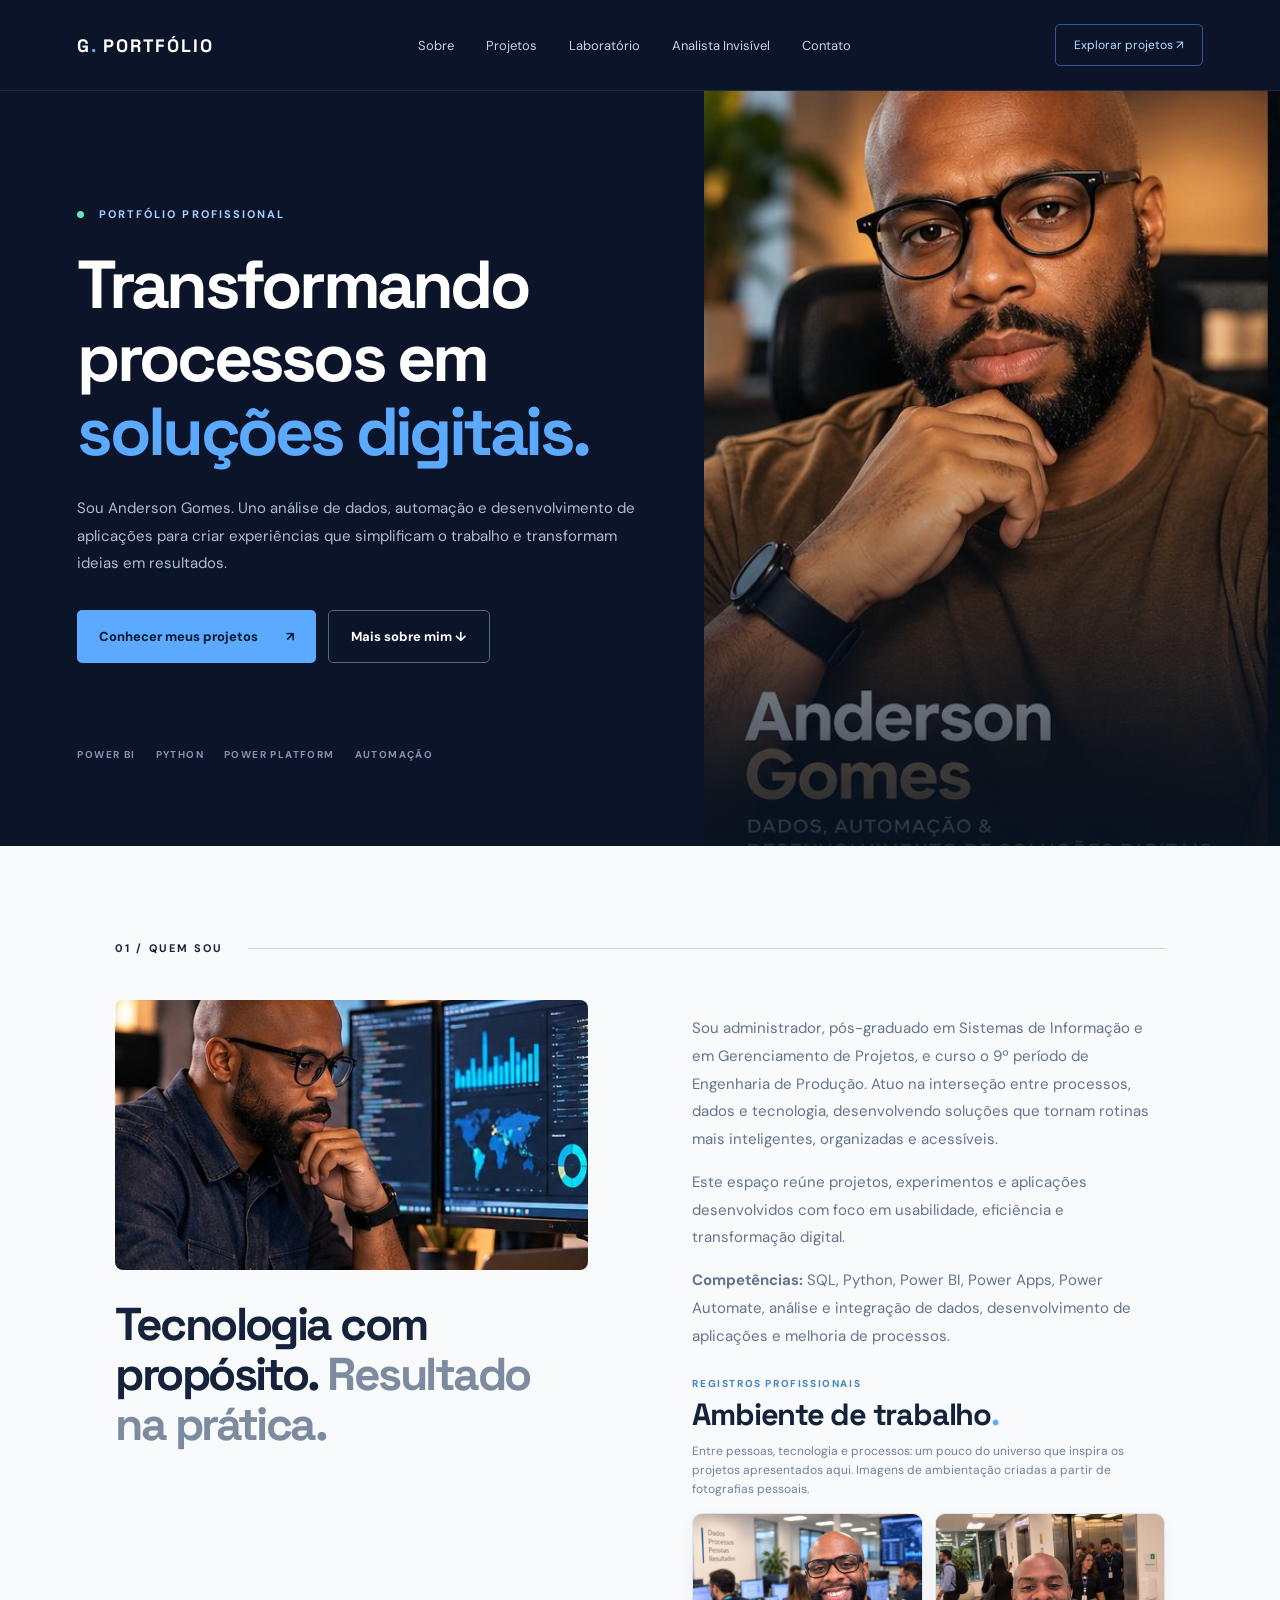
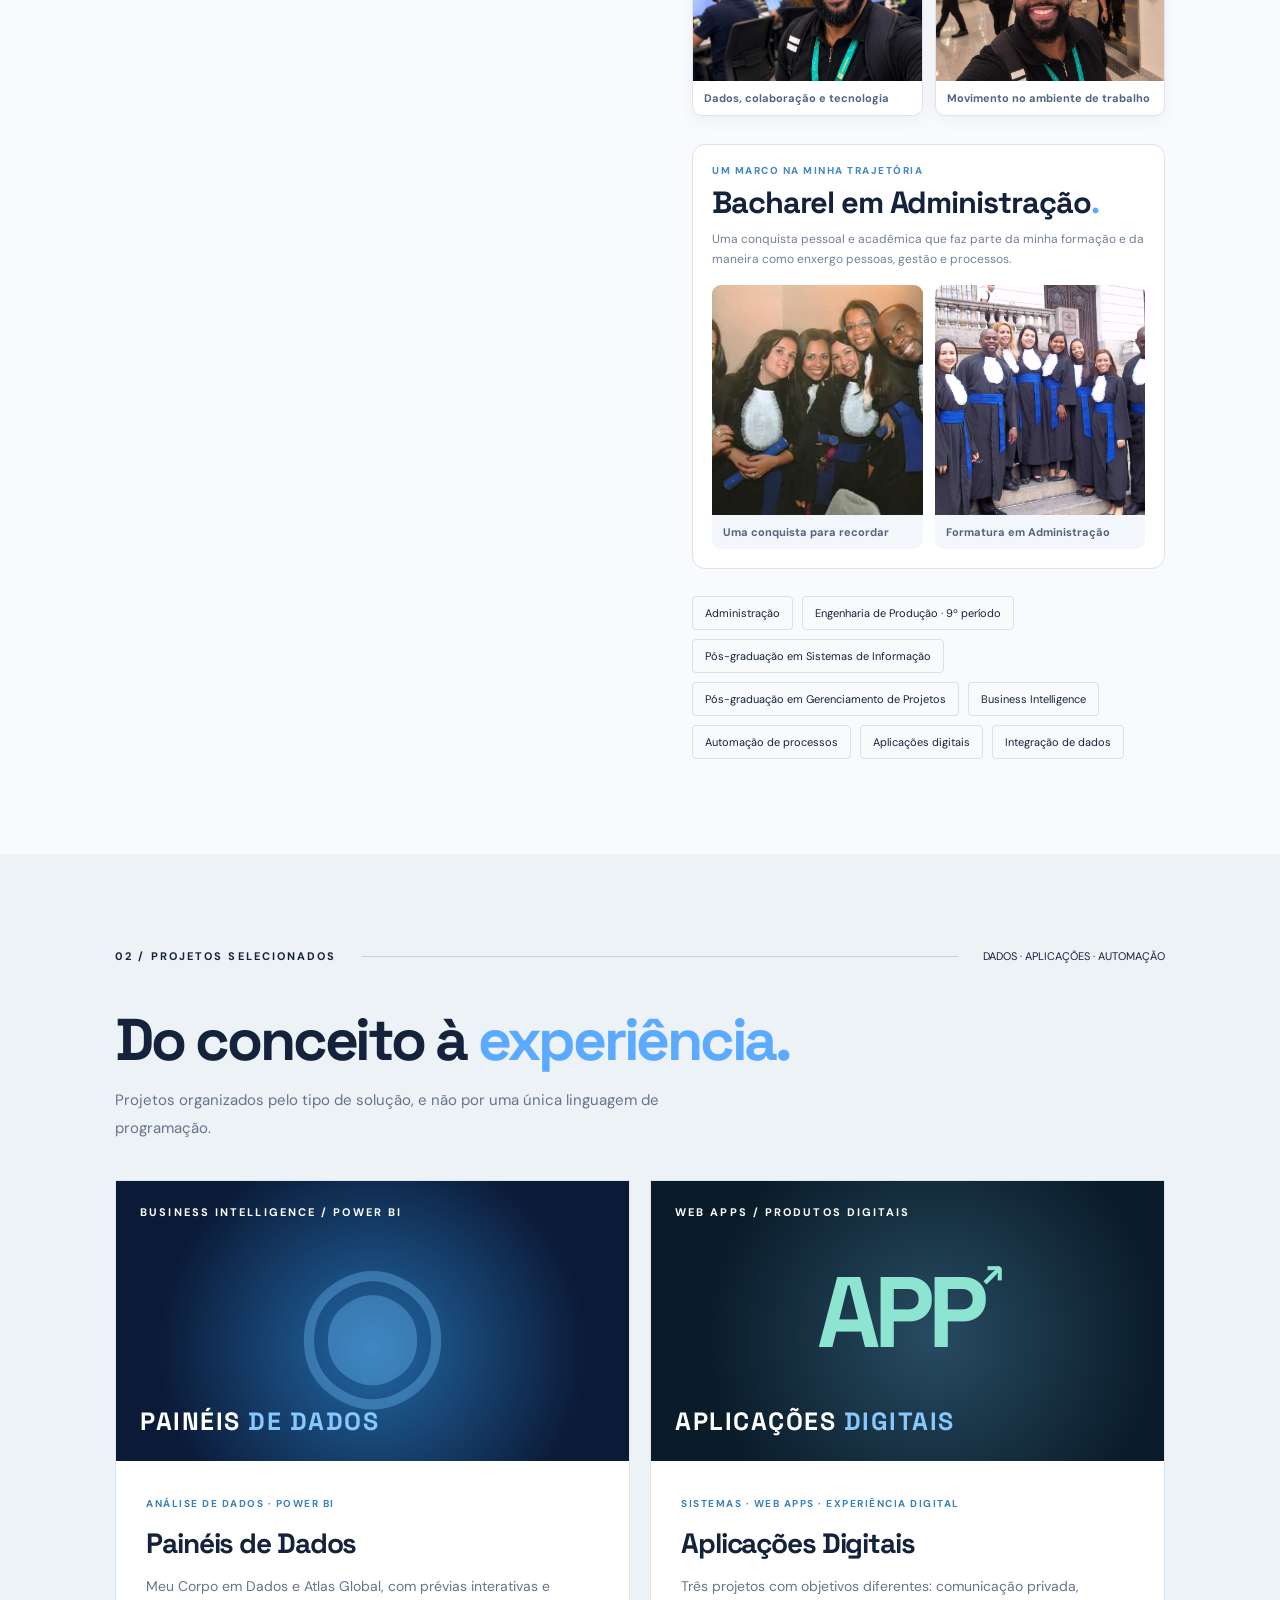
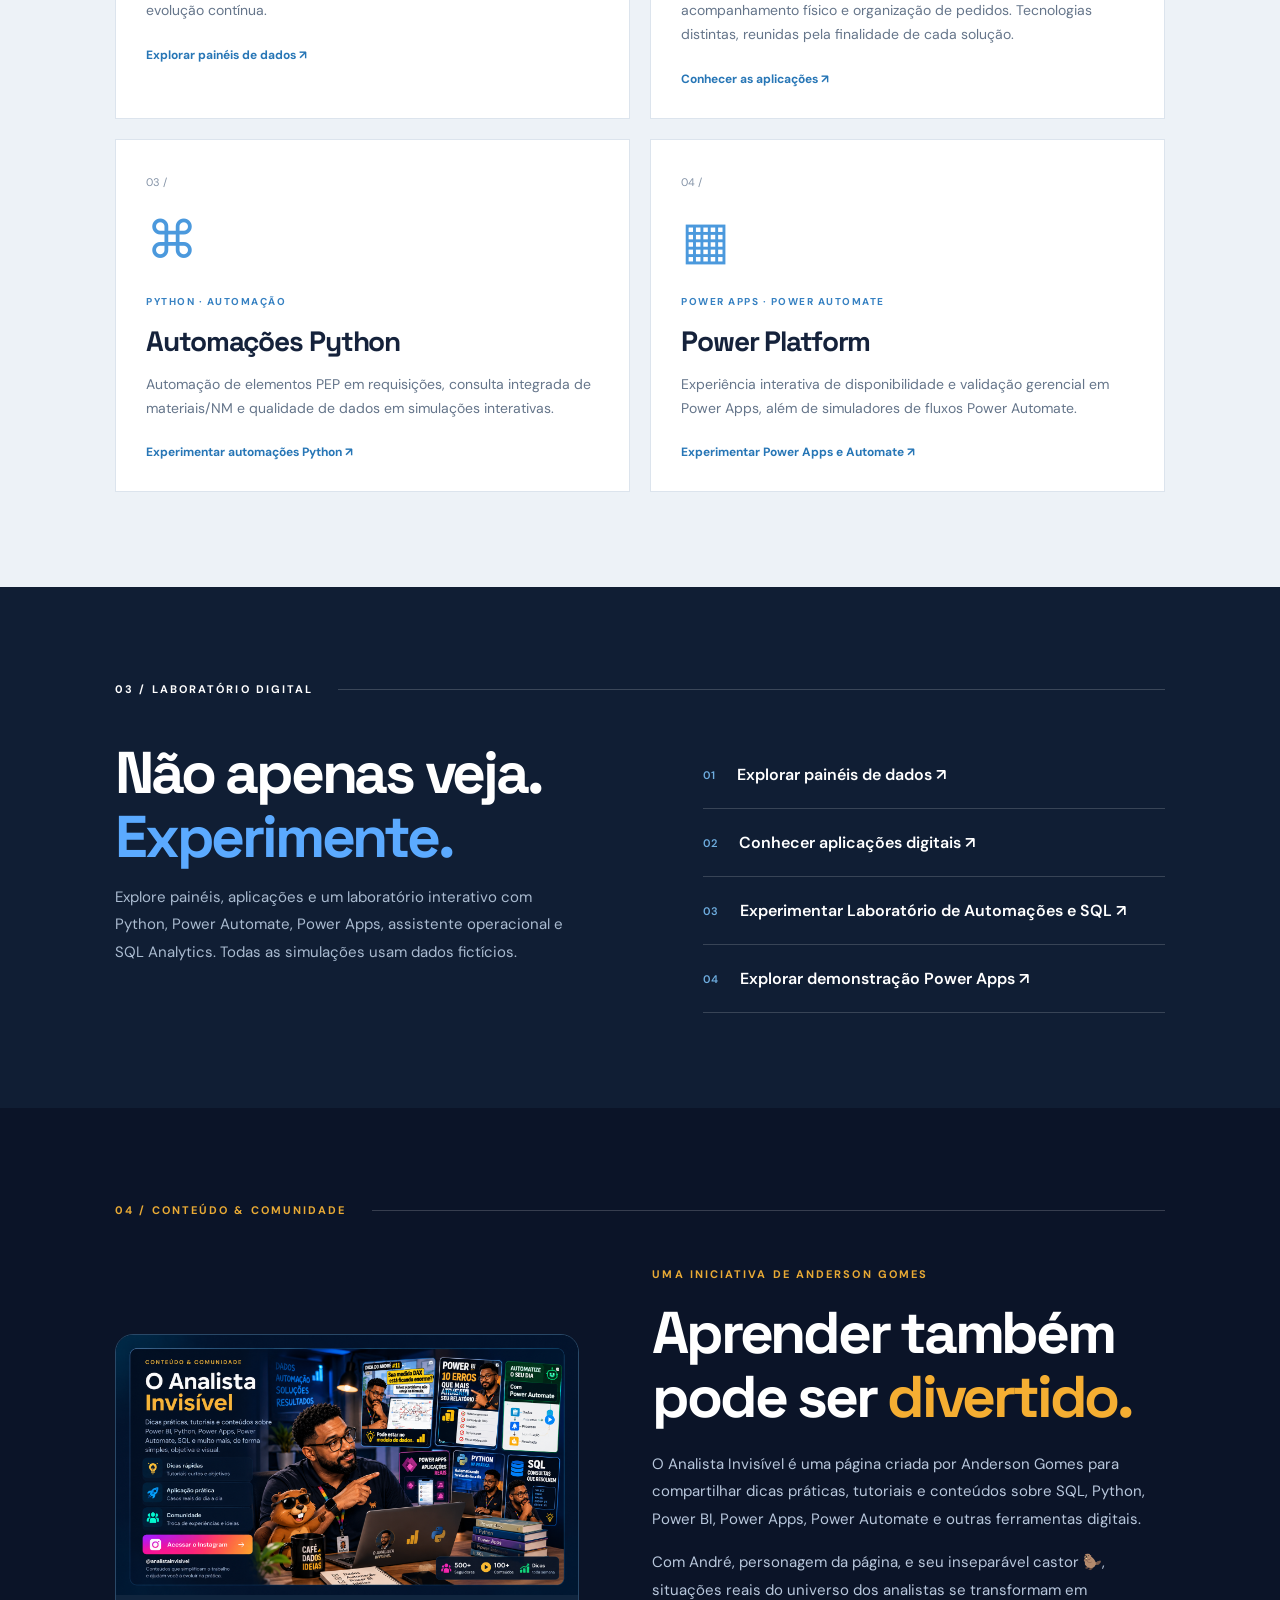
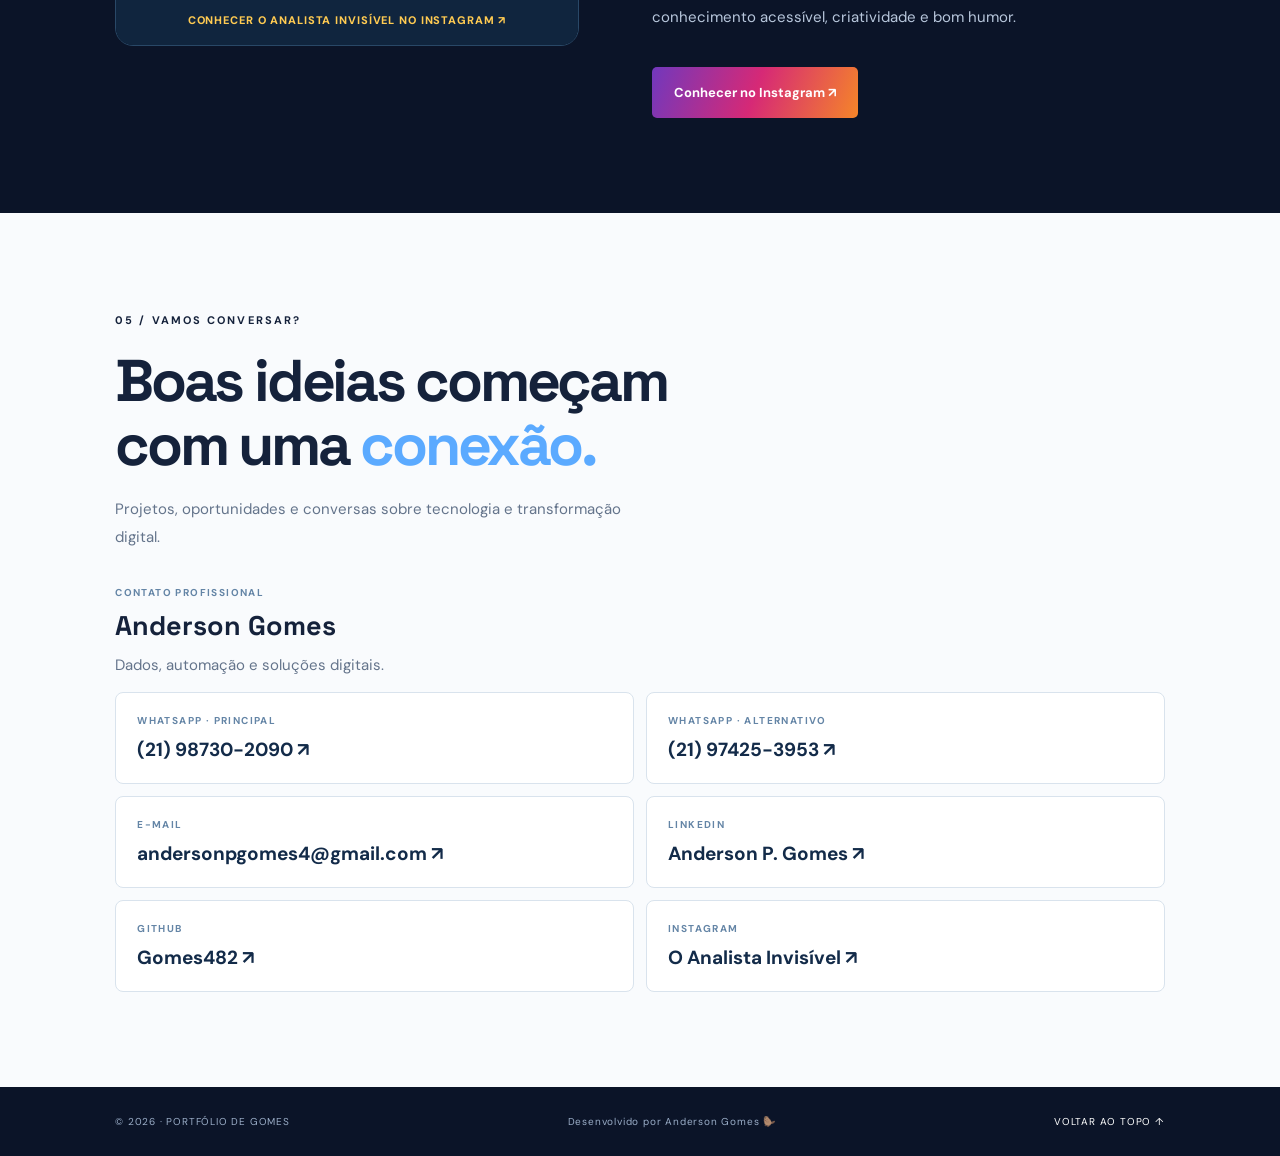
==== commit cd9ee56a: "Highlight PEP requisition and NM analysis Python automation cases" ====
--- a/index.html
+++ b/index.html
@@ -3,6 +3,6 @@
 <body><header class="nav"><a class="brand" href="#inicio">G<span>.</span> PORTFÓLIO</a><nav aria-label="Menu principal"><a href="#sobre">Sobre</a><a href="#projetos">Projetos</a><a href="#laboratorio">Laboratório</a><a href="#analista">Analista Invisível</a><a href="#contato">Contato</a></nav><a class="navcta" href="#projetos">Explorar projetos ↗</a></header>
 <main><section class="hero" id="inicio"><div class="hero-inner"><p class="eyebrow"><span class="dot"></span> PORTFÓLIO PROFISSIONAL</p><h1>Transformando processos em <em>soluções digitais.</em></h1><p class="lead">Sou Anderson Gomes. Uno análise de dados, automação e desenvolvimento de aplicações para criar experiências que simplificam o trabalho e transformam ideias em resultados.</p><div class="actions"><a class="button primary" href="#projetos">Conhecer meus projetos <span>↗</span></a><a class="button secondary" href="#sobre">Mais sobre mim ↓</a></div><div class="stack"><span>POWER BI</span><span>PYTHON</span><span>POWER PLATFORM</span><span>AUTOMAÇÃO</span></div></div><div class="hero-art"><img class="hero-photo" src="anderson-retrato.jpg" alt="Retrato profissional de Anderson Gomes, com óculos pretos e camiseta marrom"></div></section>
 <section class="section light" id="sobre"><div class="section-top"><span class="kicker">01 / QUEM SOU</span><span class="section-line"></span></div><div class="about"><div class="about-visual"><img src="anderson-trabalho.jpg" alt="Anderson Gomes trabalhando com análise de dados em um escritório" loading="lazy"><h2>Tecnologia com propósito. <span>Resultado na prática.</span></h2></div><div><p>Sou administrador, pós-graduado em Sistemas de Informação e em Gerenciamento de Projetos, e curso o 9º período de Engenharia de Produção. Atuo na interseção entre processos, dados e tecnologia, desenvolvendo soluções que tornam rotinas mais inteligentes, organizadas e acessíveis.</p><p>Este espaço reúne projetos, experimentos e aplicações desenvolvidos com foco em usabilidade, eficiência e transformação digital.</p><p><strong>Competências:</strong> SQL, Python, Power BI, Power Apps, Power Automate, análise e integração de dados, desenvolvimento de aplicações e melhoria de processos.</p><div class="work-gallery" aria-label="Ambiente de trabalho"><div class="work-gallery-heading"><span class="work-gallery-kicker">REGISTROS PROFISSIONAIS</span><strong>Ambiente de trabalho<span>.</span></strong><p>Entre pessoas, tecnologia e processos: um pouco do universo que inspira os projetos apresentados aqui. Imagens de ambientação criadas a partir de fotografias pessoais.</p></div><div class="work-gallery-grid"><figure><img src="file_000000002b3c820eb1822e6bd95e36fd.png" alt="Anderson em composição visual de ambiente de trabalho com equipe e painéis de dados" loading="lazy"><figcaption>Dados, colaboração e tecnologia</figcaption></figure><figure><img src="file_00000000c5c0820eb9dc6a3c31440089.png" alt="Anderson em composição visual no corredor profissional com pessoas saindo do elevador" loading="lazy"><figcaption>Movimento no ambiente de trabalho</figcaption></figure></div></div><div class="graduation-gallery" aria-label="Formatura em Administração"><div class="graduation-heading"><span class="graduation-kicker">UM MARCO NA MINHA TRAJETÓRIA</span><strong>Bacharel em Administração<span>.</span></strong><p>Uma conquista pessoal e acadêmica que faz parte da minha formação e da maneira como enxergo pessoas, gestão e processos.</p></div><div class="graduation-grid"><figure><img src="FB_IMG_1458077417396.jpg" alt="Registro pessoal da formatura em Bacharelado em Administração" loading="lazy"><figcaption>Uma conquista para recordar</figcaption></figure><figure><img src="Imagem%20027.jpg" alt="Fotografia da celebração da graduação em Administração" loading="lazy"><figcaption>Formatura em Administração</figcaption></figure></div></div><div class="chips"><span>Administração</span><span>Engenharia de Produção · 9º período</span><span>Pós-graduação em Sistemas de Informação</span><span>Pós-graduação em Gerenciamento de Projetos</span><span>Business Intelligence</span><span>Automação de processos</span><span>Aplicações digitais</span><span>Integração de dados</span></div></div></div></section>
-<section class="section projects" id="projetos"><div class="section-top"><span class="kicker">02 / PROJETOS SELECIONADOS</span><span class="section-line"></span><span class="counter">DADOS · APLICAÇÕES · AUTOMAÇÃO</span></div><h2>Do conceito à <em>experiência.</em></h2><p class="intro">Projetos organizados pelo tipo de solução, e não por uma única linguagem de programação.</p><div class="project-grid"><article class="project feature"><div class="project-visual atlas"><span class="visual-overline">BUSINESS INTELLIGENCE / POWER BI</span><div class="globe" aria-hidden="true">◉</div><div class="visual-bottom">PAINÉIS <span>DE DADOS</span></div></div><div class="project-info"><span class="tag">ANÁLISE DE DADOS · POWER BI</span><h3>Painéis de Dados</h3><p>Meu Corpo em Dados e Atlas Global, com prévias interativas e evolução contínua.</p><a class="project-link" href="paineis.html">Explorar painéis de dados ↗</a></div></article><article class="project feature"><div class="project-visual trinca"><span class="visual-overline">WEB APPS / PRODUTOS DIGITAIS</span><div class="trinca-symbol" style="font-size:100px;letter-spacing:-.06em">APP<span style="font-size:36px">↗</span></div><div class="visual-bottom">APLICAÇÕES <span>DIGITAIS</span></div></div><div class="project-info"><span class="tag">SISTEMAS · WEB APPS · EXPERIÊNCIA DIGITAL</span><h3>Aplicações Digitais</h3><p>Três projetos com objetivos diferentes: comunicação privada, acompanhamento físico e organização de pedidos. Tecnologias distintas, reunidas pela finalidade de cada solução.</p><a class="project-link" href="aplicacoes.html">Conhecer as aplicações ↗</a></div></article><article class="project compact"><span class="project-number">03 /</span><div class="compact-icon">⌘</div><span class="tag">PYTHON · AUTOMAÇÃO</span><h3>Automações Python</h3><p>Monitoramento de conexão, validação de registros e consolidação de planilhas em experiências demonstrativas.</p><a class="project-link" href="laboratorio.html">Experimentar automações Python ↗</a></article><article class="project compact"><span class="project-number">04 /</span><div class="compact-icon">▦</div><span class="tag">POWER APPS · POWER AUTOMATE</span><h3>Power Platform</h3><p>Experiência interativa de disponibilidade e validação gerencial em Power Apps, além de simuladores de fluxos Power Automate.</p><a class="project-link" href="power-apps-demo.html">Experimentar Power Apps e Automate ↗</a></article></div></section>
+<section class="section projects" id="projetos"><div class="section-top"><span class="kicker">02 / PROJETOS SELECIONADOS</span><span class="section-line"></span><span class="counter">DADOS · APLICAÇÕES · AUTOMAÇÃO</span></div><h2>Do conceito à <em>experiência.</em></h2><p class="intro">Projetos organizados pelo tipo de solução, e não por uma única linguagem de programação.</p><div class="project-grid"><article class="project feature"><div class="project-visual atlas"><span class="visual-overline">BUSINESS INTELLIGENCE / POWER BI</span><div class="globe" aria-hidden="true">◉</div><div class="visual-bottom">PAINÉIS <span>DE DADOS</span></div></div><div class="project-info"><span class="tag">ANÁLISE DE DADOS · POWER BI</span><h3>Painéis de Dados</h3><p>Meu Corpo em Dados e Atlas Global, com prévias interativas e evolução contínua.</p><a class="project-link" href="paineis.html">Explorar painéis de dados ↗</a></div></article><article class="project feature"><div class="project-visual trinca"><span class="visual-overline">WEB APPS / PRODUTOS DIGITAIS</span><div class="trinca-symbol" style="font-size:100px;letter-spacing:-.06em">APP<span style="font-size:36px">↗</span></div><div class="visual-bottom">APLICAÇÕES <span>DIGITAIS</span></div></div><div class="project-info"><span class="tag">SISTEMAS · WEB APPS · EXPERIÊNCIA DIGITAL</span><h3>Aplicações Digitais</h3><p>Três projetos com objetivos diferentes: comunicação privada, acompanhamento físico e organização de pedidos. Tecnologias distintas, reunidas pela finalidade de cada solução.</p><a class="project-link" href="aplicacoes.html">Conhecer as aplicações ↗</a></div></article><article class="project compact"><span class="project-number">03 /</span><div class="compact-icon">⌘</div><span class="tag">PYTHON · AUTOMAÇÃO</span><h3>Automações Python</h3><p>Automação de elementos PEP em requisições, consulta integrada de materiais/NM e qualidade de dados em simulações interativas.</p><a class="project-link" href="laboratorio.html">Experimentar automações Python ↗</a></article><article class="project compact"><span class="project-number">04 /</span><div class="compact-icon">▦</div><span class="tag">POWER APPS · POWER AUTOMATE</span><h3>Power Platform</h3><p>Experiência interativa de disponibilidade e validação gerencial em Power Apps, além de simuladores de fluxos Power Automate.</p><a class="project-link" href="power-apps-demo.html">Experimentar Power Apps e Automate ↗</a></article></div></section>
 <section class="section lab" id="laboratorio"><div class="section-top"><span class="kicker">03 / LABORATÓRIO DIGITAL</span><span class="section-line"></span></div><div class="lab-inner"><div><h2>Não apenas veja.<br><em>Experimente.</em></h2><p>Explore painéis, aplicações e um laboratório interativo com Python, Power Automate, Power Apps, assistente operacional e SQL Analytics. Todas as simulações usam dados fictícios.</p></div><div class="lab-list"><div><span>01</span> <a href="paineis.html">Explorar painéis de dados ↗</a></div><div><span>02</span> <a href="aplicacoes.html">Conhecer aplicações digitais ↗</a></div><div><span>03</span> <a href="laboratorio.html">Experimentar Laboratório de Automações e SQL ↗</a></div><div><span>04</span> <a href="power-apps-demo.html">Explorar demonstração Power Apps ↗</a></div></div></div></section>
 <section class="section analyst" id="analista"><div class="section-top"><span class="kicker">04 / CONTEÚDO & COMUNIDADE</span><span class="section-line"></span></div><div class="analyst-inner"><div class="analyst-artwork"><img src="analista-invisivel-vitrine.png" alt="Arte de apresentação de O Analista Invisível com André, o castor e conteúdos de ferramentas de dados" loading="lazy"><a class="artwork-link" href="https://www.instagram.com/analistainvisivel/" target="_blank" rel="noopener noreferrer">CONHECER O ANALISTA INVISÍVEL NO INSTAGRAM ↗</a></div><div><span class="kicker">UMA INICIATIVA DE ANDERSON GOMES</span><h2>Aprender também pode ser <em>divertido.</em></h2><p>O Analista Invisível é uma página criada por Anderson Gomes para compartilhar dicas práticas, tutoriais e conteúdos sobre SQL, Python, Power BI, Power Apps, Power Automate e outras ferramentas digitais.</p><p>Com André, personagem da página, e seu inseparável castor 🦫, situações reais do universo dos analistas se transformam em conhecimento acessível, criatividade e bom humor.</p><a class="button instagram-button" href="https://www.instagram.com/analistainvisivel/" target="_blank" rel="noopener noreferrer" aria-label="Visitar o Instagram O Analista Invisível">Conhecer no Instagram ↗</a></div></div></section><section class="section contact" id="contato"><span class="kicker">05 / VAMOS CONVERSAR?</span><h2>Boas ideias começam<br>com uma <em>conexão.</em></h2><p>Projetos, oportunidades e conversas sobre tecnologia e transformação digital.</p><div class="contact-grid"><div class="contact-person"><span class="contact-label">CONTATO PROFISSIONAL</span><h3>Anderson Gomes</h3><p>Dados, automação e soluções digitais.</p></div><a class="contact-item" href="https://wa.me/5521987302090" target="_blank" rel="noopener noreferrer"><span>WHATSAPP · PRINCIPAL</span><strong>(21) 98730-2090 ↗</strong></a><a class="contact-item" href="https://wa.me/5521974253953" target="_blank" rel="noopener noreferrer"><span>WHATSAPP · ALTERNATIVO</span><strong>(21) 97425-3953 ↗</strong></a><a class="contact-item" href="mailto:andersonpgomes4@gmail.com"><span>E-MAIL</span><strong>andersonpgomes4@gmail.com ↗</strong></a><a class="contact-item" href="https://www.linkedin.com/in/anderson-p-gomes/" target="_blank" rel="noopener noreferrer"><span>LINKEDIN</span><strong>Anderson P. Gomes ↗</strong></a><a class="contact-item" href="https://github.com/Gomes482" target="_blank" rel="noopener noreferrer"><span>GITHUB</span><strong>Gomes482 ↗</strong></a><a class="contact-item" href="https://www.instagram.com/analistainvisivel/" target="_blank" rel="noopener noreferrer"><span>INSTAGRAM</span><strong>O Analista Invisível ↗</strong></a></div></section></main><footer><span>© 2026 · PORTFÓLIO DE GOMES</span><span>Desenvolvido por Anderson Gomes 🦫</span><a href="#inicio">VOLTAR AO TOPO ↑</a></footer></body></html>
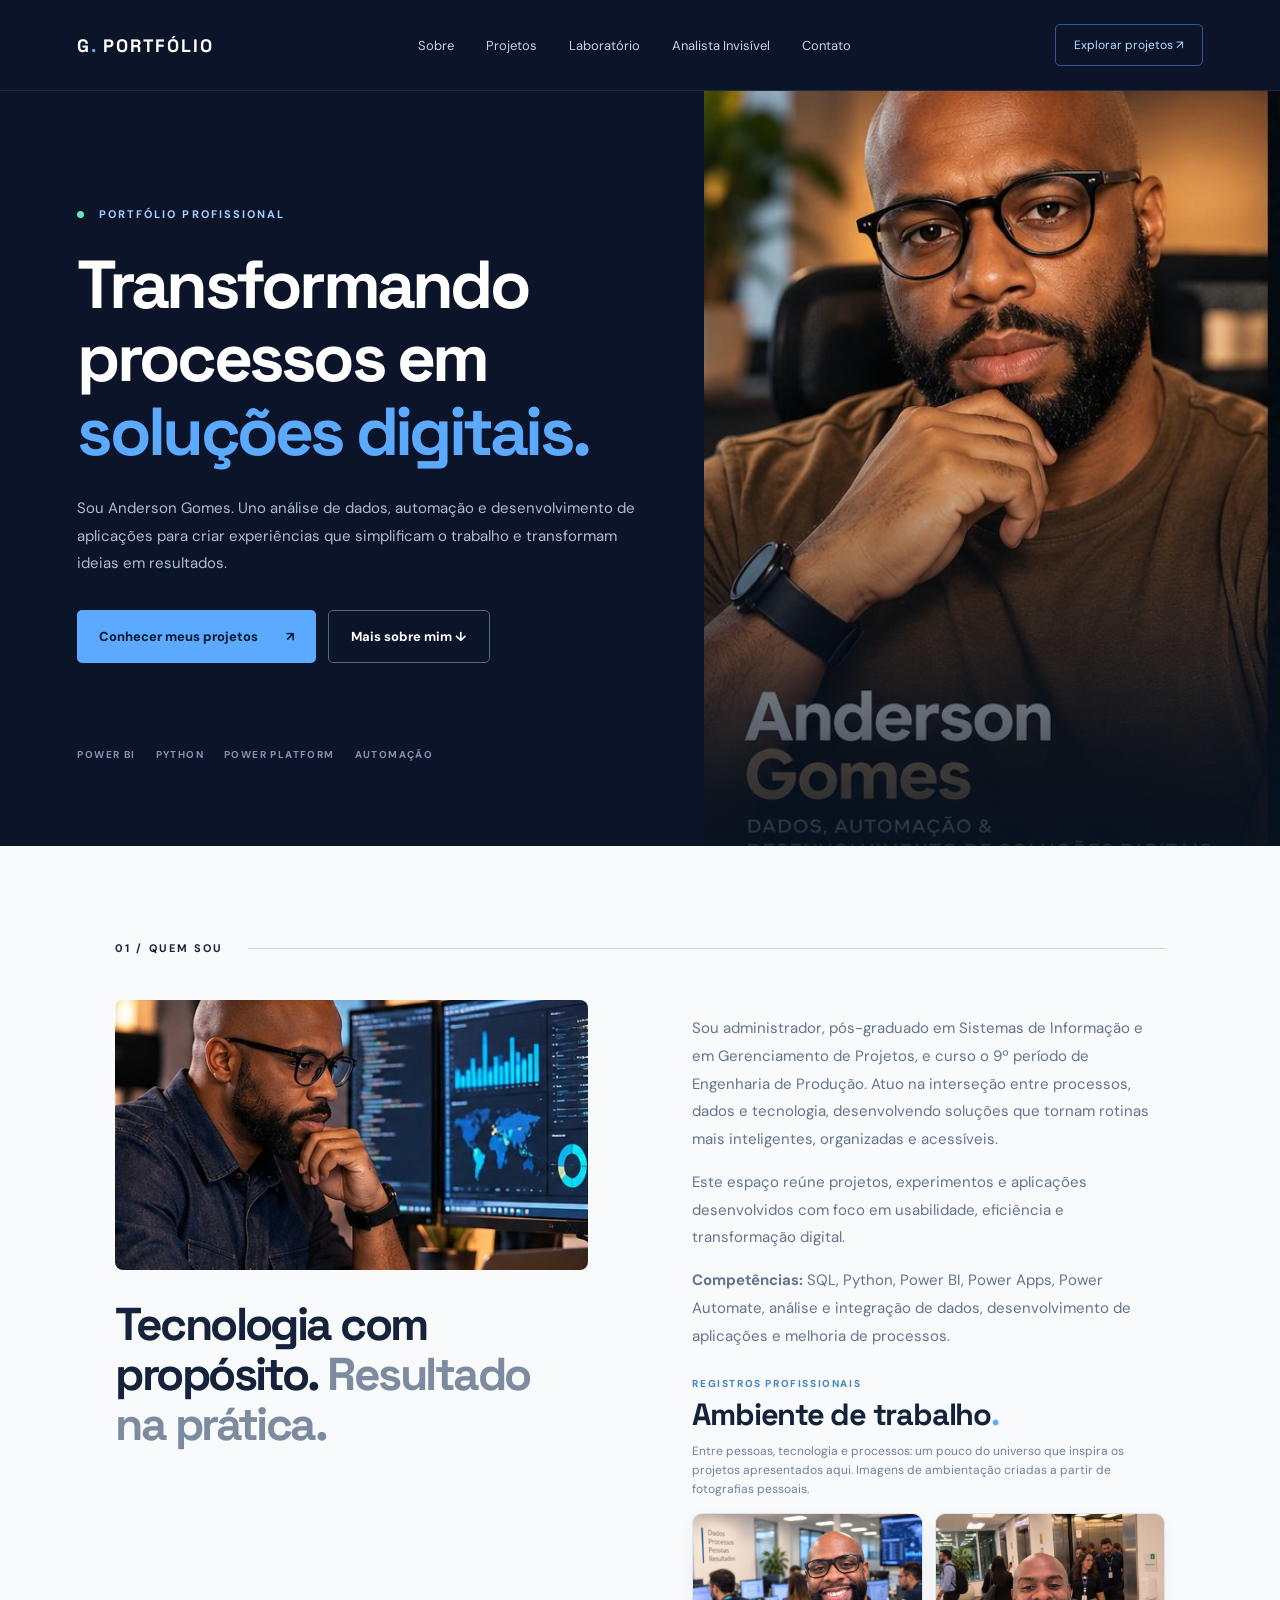
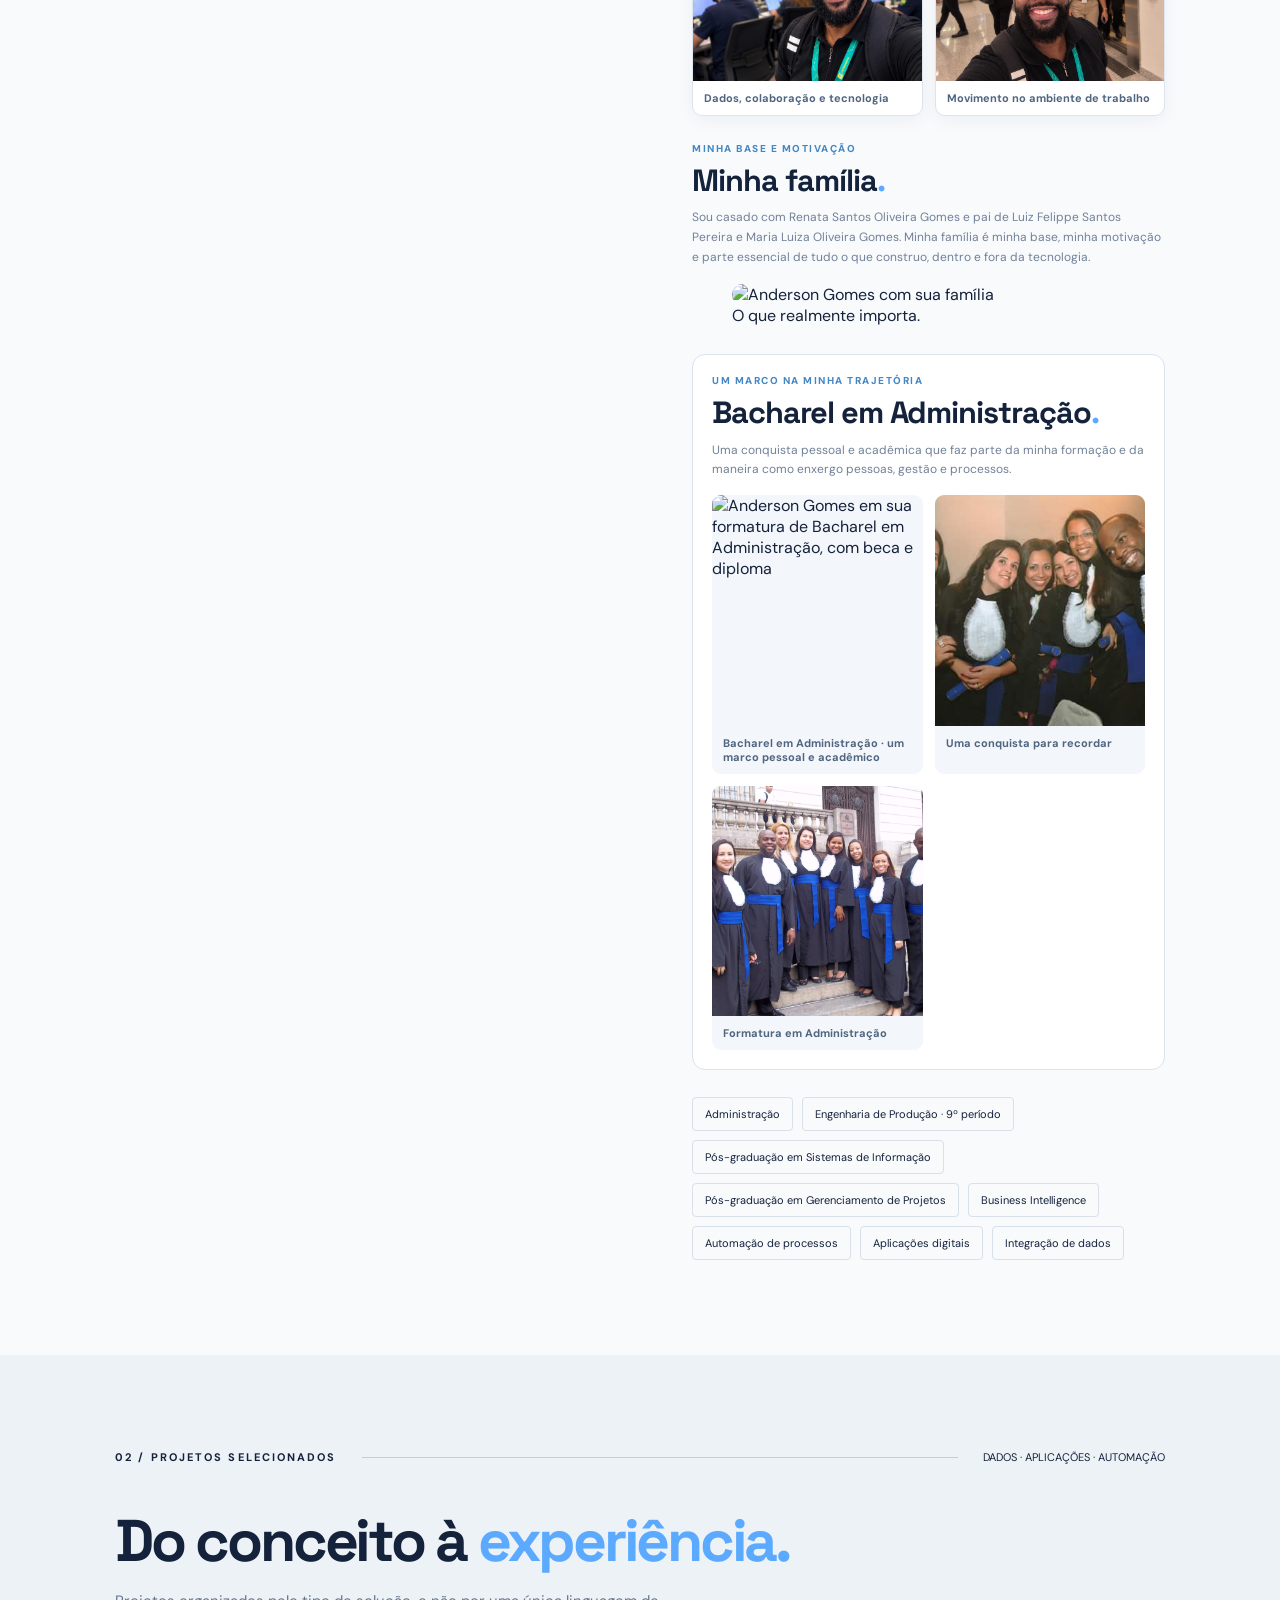
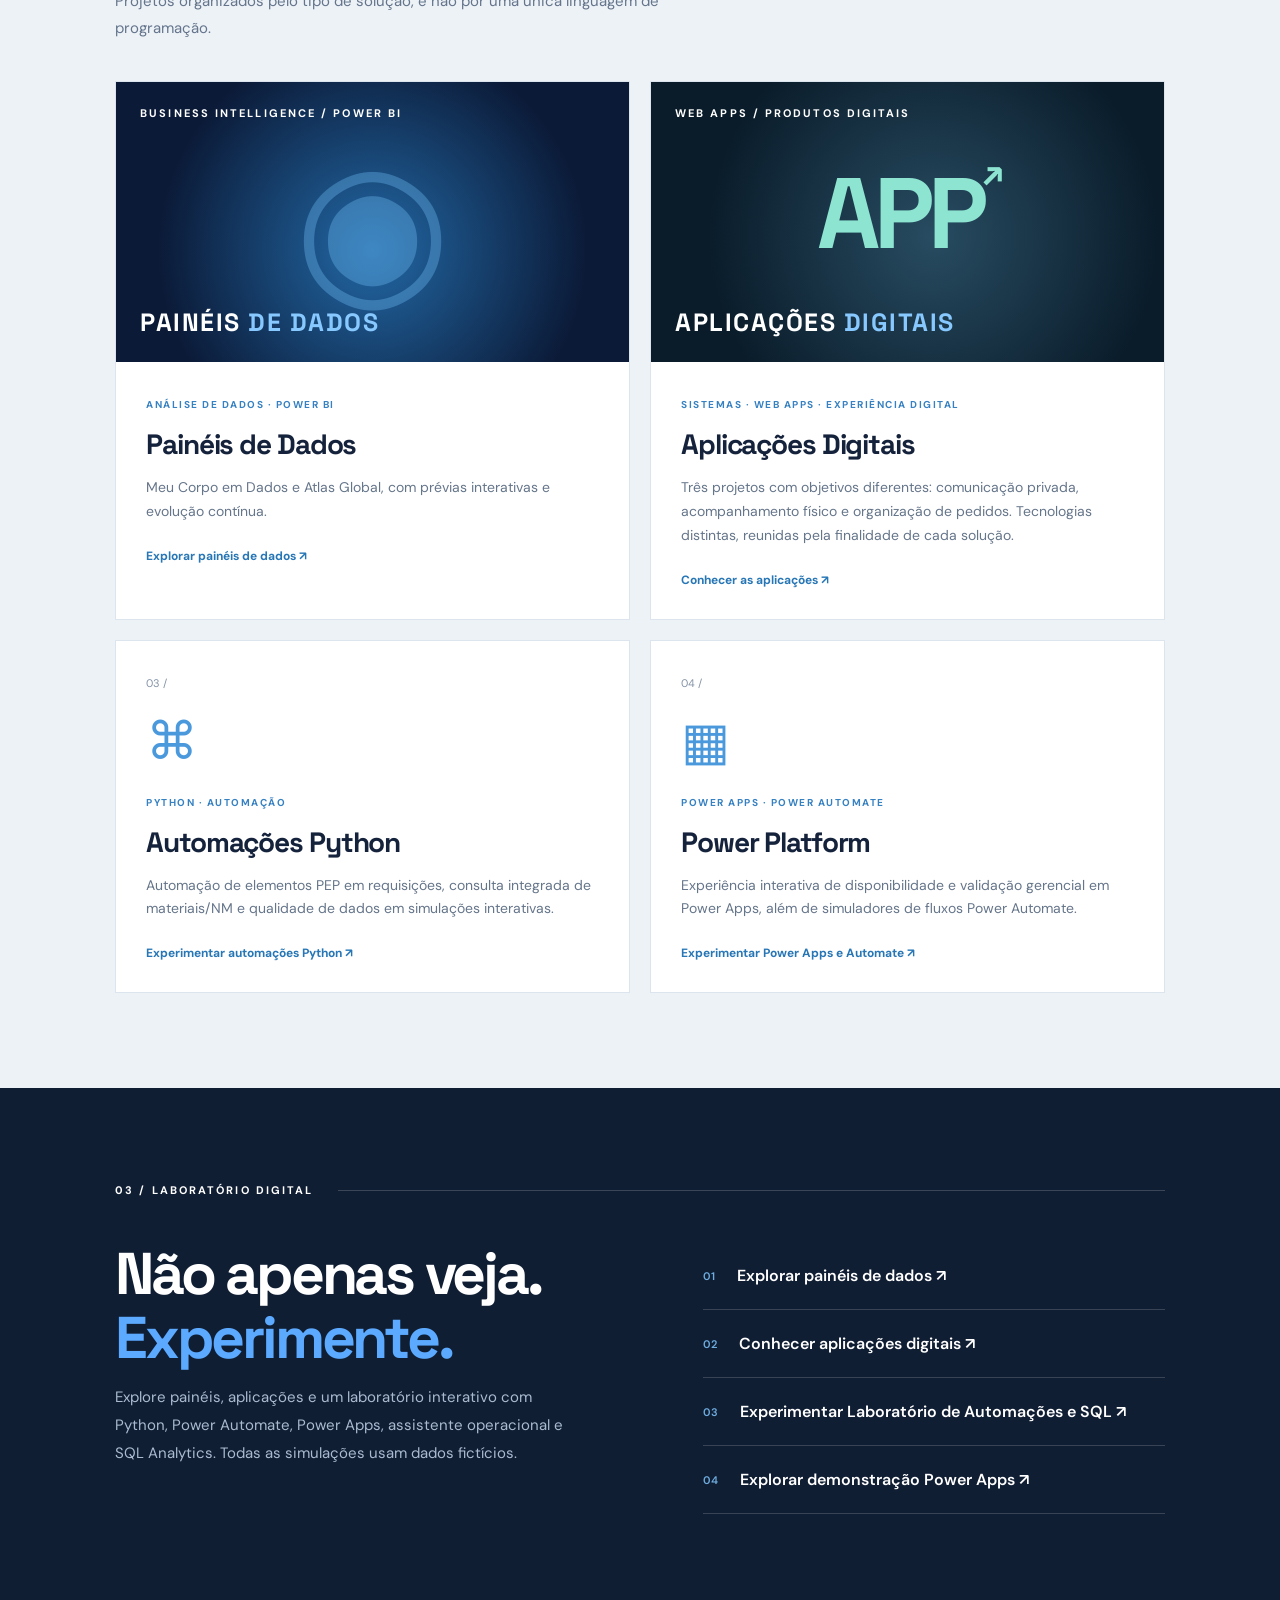
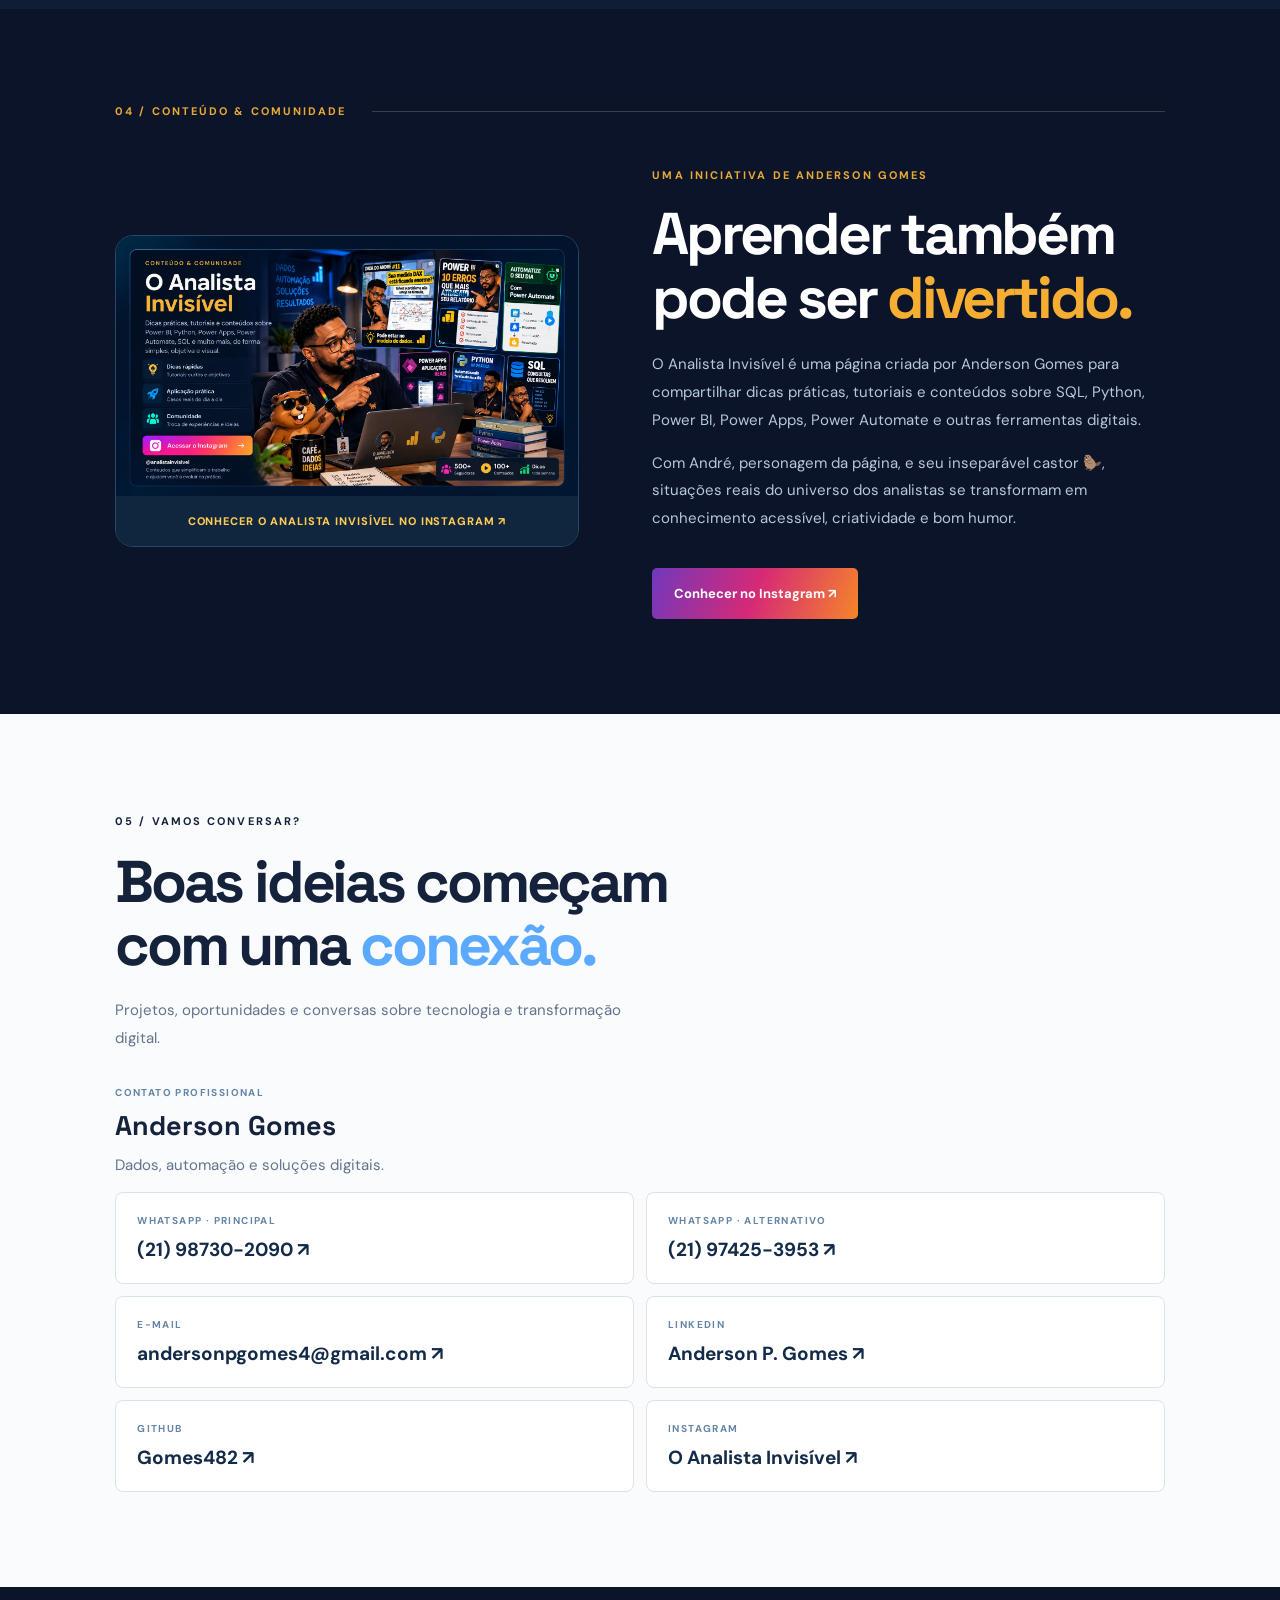
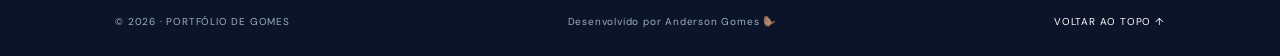
==== commit e98acb27: "Add family story and new graduation photo placements" ====
--- a/index.html
+++ b/index.html
@@ -2,7 +2,7 @@
 <html lang="pt-BR"><head><meta charset="utf-8"><meta name="viewport" content="width=device-width,initial-scale=1"><meta name="theme-color" content="#0b1428"><meta name="description" content="Portfólio de Anderson Gomes: dados, automação e soluções digitais."><title>Portfólio de Gomes | Soluções Digitais</title><link rel="stylesheet" href="style.css?v=analista-art-5"></head>
 <body><header class="nav"><a class="brand" href="#inicio">G<span>.</span> PORTFÓLIO</a><nav aria-label="Menu principal"><a href="#sobre">Sobre</a><a href="#projetos">Projetos</a><a href="#laboratorio">Laboratório</a><a href="#analista">Analista Invisível</a><a href="#contato">Contato</a></nav><a class="navcta" href="#projetos">Explorar projetos ↗</a></header>
 <main><section class="hero" id="inicio"><div class="hero-inner"><p class="eyebrow"><span class="dot"></span> PORTFÓLIO PROFISSIONAL</p><h1>Transformando processos em <em>soluções digitais.</em></h1><p class="lead">Sou Anderson Gomes. Uno análise de dados, automação e desenvolvimento de aplicações para criar experiências que simplificam o trabalho e transformam ideias em resultados.</p><div class="actions"><a class="button primary" href="#projetos">Conhecer meus projetos <span>↗</span></a><a class="button secondary" href="#sobre">Mais sobre mim ↓</a></div><div class="stack"><span>POWER BI</span><span>PYTHON</span><span>POWER PLATFORM</span><span>AUTOMAÇÃO</span></div></div><div class="hero-art"><img class="hero-photo" src="anderson-retrato.jpg" alt="Retrato profissional de Anderson Gomes, com óculos pretos e camiseta marrom"></div></section>
-<section class="section light" id="sobre"><div class="section-top"><span class="kicker">01 / QUEM SOU</span><span class="section-line"></span></div><div class="about"><div class="about-visual"><img src="anderson-trabalho.jpg" alt="Anderson Gomes trabalhando com análise de dados em um escritório" loading="lazy"><h2>Tecnologia com propósito. <span>Resultado na prática.</span></h2></div><div><p>Sou administrador, pós-graduado em Sistemas de Informação e em Gerenciamento de Projetos, e curso o 9º período de Engenharia de Produção. Atuo na interseção entre processos, dados e tecnologia, desenvolvendo soluções que tornam rotinas mais inteligentes, organizadas e acessíveis.</p><p>Este espaço reúne projetos, experimentos e aplicações desenvolvidos com foco em usabilidade, eficiência e transformação digital.</p><p><strong>Competências:</strong> SQL, Python, Power BI, Power Apps, Power Automate, análise e integração de dados, desenvolvimento de aplicações e melhoria de processos.</p><div class="work-gallery" aria-label="Ambiente de trabalho"><div class="work-gallery-heading"><span class="work-gallery-kicker">REGISTROS PROFISSIONAIS</span><strong>Ambiente de trabalho<span>.</span></strong><p>Entre pessoas, tecnologia e processos: um pouco do universo que inspira os projetos apresentados aqui. Imagens de ambientação criadas a partir de fotografias pessoais.</p></div><div class="work-gallery-grid"><figure><img src="file_000000002b3c820eb1822e6bd95e36fd.png" alt="Anderson em composição visual de ambiente de trabalho com equipe e painéis de dados" loading="lazy"><figcaption>Dados, colaboração e tecnologia</figcaption></figure><figure><img src="file_00000000c5c0820eb9dc6a3c31440089.png" alt="Anderson em composição visual no corredor profissional com pessoas saindo do elevador" loading="lazy"><figcaption>Movimento no ambiente de trabalho</figcaption></figure></div></div><div class="graduation-gallery" aria-label="Formatura em Administração"><div class="graduation-heading"><span class="graduation-kicker">UM MARCO NA MINHA TRAJETÓRIA</span><strong>Bacharel em Administração<span>.</span></strong><p>Uma conquista pessoal e acadêmica que faz parte da minha formação e da maneira como enxergo pessoas, gestão e processos.</p></div><div class="graduation-grid"><figure><img src="FB_IMG_1458077417396.jpg" alt="Registro pessoal da formatura em Bacharelado em Administração" loading="lazy"><figcaption>Uma conquista para recordar</figcaption></figure><figure><img src="Imagem%20027.jpg" alt="Fotografia da celebração da graduação em Administração" loading="lazy"><figcaption>Formatura em Administração</figcaption></figure></div></div><div class="chips"><span>Administração</span><span>Engenharia de Produção · 9º período</span><span>Pós-graduação em Sistemas de Informação</span><span>Pós-graduação em Gerenciamento de Projetos</span><span>Business Intelligence</span><span>Automação de processos</span><span>Aplicações digitais</span><span>Integração de dados</span></div></div></div></section>
+<section class="section light" id="sobre"><div class="section-top"><span class="kicker">01 / QUEM SOU</span><span class="section-line"></span></div><div class="about"><div class="about-visual"><img src="anderson-trabalho.jpg" alt="Anderson Gomes trabalhando com análise de dados em um escritório" loading="lazy"><h2>Tecnologia com propósito. <span>Resultado na prática.</span></h2></div><div><p>Sou administrador, pós-graduado em Sistemas de Informação e em Gerenciamento de Projetos, e curso o 9º período de Engenharia de Produção. Atuo na interseção entre processos, dados e tecnologia, desenvolvendo soluções que tornam rotinas mais inteligentes, organizadas e acessíveis.</p><p>Este espaço reúne projetos, experimentos e aplicações desenvolvidos com foco em usabilidade, eficiência e transformação digital.</p><p><strong>Competências:</strong> SQL, Python, Power BI, Power Apps, Power Automate, análise e integração de dados, desenvolvimento de aplicações e melhoria de processos.</p><div class="work-gallery" aria-label="Ambiente de trabalho"><div class="work-gallery-heading"><span class="work-gallery-kicker">REGISTROS PROFISSIONAIS</span><strong>Ambiente de trabalho<span>.</span></strong><p>Entre pessoas, tecnologia e processos: um pouco do universo que inspira os projetos apresentados aqui. Imagens de ambientação criadas a partir de fotografias pessoais.</p></div><div class="work-gallery-grid"><figure><img src="file_000000002b3c820eb1822e6bd95e36fd.png" alt="Anderson em composição visual de ambiente de trabalho com equipe e painéis de dados" loading="lazy"><figcaption>Dados, colaboração e tecnologia</figcaption></figure><figure><img src="file_00000000c5c0820eb9dc6a3c31440089.png" alt="Anderson em composição visual no corredor profissional com pessoas saindo do elevador" loading="lazy"><figcaption>Movimento no ambiente de trabalho</figcaption></figure></div></div><div class="family-gallery" aria-label="Minha família"><div class="graduation-heading"><span class="graduation-kicker">MINHA BASE E MOTIVAÇÃO</span><strong>Minha família<span>.</span></strong><p>Sou casado com Renata Santos Oliveira Gomes e pai de Luiz Felippe Santos Pereira e Maria Luiza Oliveira Gomes. Minha família é minha base, minha motivação e parte essencial de tudo o que construo, dentro e fora da tecnologia.</p></div><figure><img src="foto-familia-original.jpg" alt="Anderson Gomes com sua família" loading="lazy" style="display:block;width:100%;height:auto;border-radius:16px"><figcaption>O que realmente importa.</figcaption></figure></div><div class="graduation-gallery" aria-label="Formatura em Administração"><div class="graduation-heading"><span class="graduation-kicker">UM MARCO NA MINHA TRAJETÓRIA</span><strong>Bacharel em Administração<span>.</span></strong><p>Uma conquista pessoal e acadêmica que faz parte da minha formação e da maneira como enxergo pessoas, gestão e processos.</p></div><div class="graduation-grid"><figure><img src="formatura-administracao-nitida.jpg" alt="Anderson Gomes em sua formatura de Bacharel em Administração, com beca e diploma" loading="lazy"><figcaption>Bacharel em Administração · um marco pessoal e acadêmico</figcaption></figure><figure><img src="FB_IMG_1458077417396.jpg" alt="Registro pessoal da formatura em Bacharelado em Administração" loading="lazy"><figcaption>Uma conquista para recordar</figcaption></figure><figure><img src="Imagem%20027.jpg" alt="Fotografia da celebração da graduação em Administração" loading="lazy"><figcaption>Formatura em Administração</figcaption></figure></div></div><div class="chips"><span>Administração</span><span>Engenharia de Produção · 9º período</span><span>Pós-graduação em Sistemas de Informação</span><span>Pós-graduação em Gerenciamento de Projetos</span><span>Business Intelligence</span><span>Automação de processos</span><span>Aplicações digitais</span><span>Integração de dados</span></div></div></div></section>
 <section class="section projects" id="projetos"><div class="section-top"><span class="kicker">02 / PROJETOS SELECIONADOS</span><span class="section-line"></span><span class="counter">DADOS · APLICAÇÕES · AUTOMAÇÃO</span></div><h2>Do conceito à <em>experiência.</em></h2><p class="intro">Projetos organizados pelo tipo de solução, e não por uma única linguagem de programação.</p><div class="project-grid"><article class="project feature"><div class="project-visual atlas"><span class="visual-overline">BUSINESS INTELLIGENCE / POWER BI</span><div class="globe" aria-hidden="true">◉</div><div class="visual-bottom">PAINÉIS <span>DE DADOS</span></div></div><div class="project-info"><span class="tag">ANÁLISE DE DADOS · POWER BI</span><h3>Painéis de Dados</h3><p>Meu Corpo em Dados e Atlas Global, com prévias interativas e evolução contínua.</p><a class="project-link" href="paineis.html">Explorar painéis de dados ↗</a></div></article><article class="project feature"><div class="project-visual trinca"><span class="visual-overline">WEB APPS / PRODUTOS DIGITAIS</span><div class="trinca-symbol" style="font-size:100px;letter-spacing:-.06em">APP<span style="font-size:36px">↗</span></div><div class="visual-bottom">APLICAÇÕES <span>DIGITAIS</span></div></div><div class="project-info"><span class="tag">SISTEMAS · WEB APPS · EXPERIÊNCIA DIGITAL</span><h3>Aplicações Digitais</h3><p>Três projetos com objetivos diferentes: comunicação privada, acompanhamento físico e organização de pedidos. Tecnologias distintas, reunidas pela finalidade de cada solução.</p><a class="project-link" href="aplicacoes.html">Conhecer as aplicações ↗</a></div></article><article class="project compact"><span class="project-number">03 /</span><div class="compact-icon">⌘</div><span class="tag">PYTHON · AUTOMAÇÃO</span><h3>Automações Python</h3><p>Automação de elementos PEP em requisições, consulta integrada de materiais/NM e qualidade de dados em simulações interativas.</p><a class="project-link" href="laboratorio.html">Experimentar automações Python ↗</a></article><article class="project compact"><span class="project-number">04 /</span><div class="compact-icon">▦</div><span class="tag">POWER APPS · POWER AUTOMATE</span><h3>Power Platform</h3><p>Experiência interativa de disponibilidade e validação gerencial em Power Apps, além de simuladores de fluxos Power Automate.</p><a class="project-link" href="power-apps-demo.html">Experimentar Power Apps e Automate ↗</a></article></div></section>
 <section class="section lab" id="laboratorio"><div class="section-top"><span class="kicker">03 / LABORATÓRIO DIGITAL</span><span class="section-line"></span></div><div class="lab-inner"><div><h2>Não apenas veja.<br><em>Experimente.</em></h2><p>Explore painéis, aplicações e um laboratório interativo com Python, Power Automate, Power Apps, assistente operacional e SQL Analytics. Todas as simulações usam dados fictícios.</p></div><div class="lab-list"><div><span>01</span> <a href="paineis.html">Explorar painéis de dados ↗</a></div><div><span>02</span> <a href="aplicacoes.html">Conhecer aplicações digitais ↗</a></div><div><span>03</span> <a href="laboratorio.html">Experimentar Laboratório de Automações e SQL ↗</a></div><div><span>04</span> <a href="power-apps-demo.html">Explorar demonstração Power Apps ↗</a></div></div></div></section>
 <section class="section analyst" id="analista"><div class="section-top"><span class="kicker">04 / CONTEÚDO & COMUNIDADE</span><span class="section-line"></span></div><div class="analyst-inner"><div class="analyst-artwork"><img src="analista-invisivel-vitrine.png" alt="Arte de apresentação de O Analista Invisível com André, o castor e conteúdos de ferramentas de dados" loading="lazy"><a class="artwork-link" href="https://www.instagram.com/analistainvisivel/" target="_blank" rel="noopener noreferrer">CONHECER O ANALISTA INVISÍVEL NO INSTAGRAM ↗</a></div><div><span class="kicker">UMA INICIATIVA DE ANDERSON GOMES</span><h2>Aprender também pode ser <em>divertido.</em></h2><p>O Analista Invisível é uma página criada por Anderson Gomes para compartilhar dicas práticas, tutoriais e conteúdos sobre SQL, Python, Power BI, Power Apps, Power Automate e outras ferramentas digitais.</p><p>Com André, personagem da página, e seu inseparável castor 🦫, situações reais do universo dos analistas se transformam em conhecimento acessível, criatividade e bom humor.</p><a class="button instagram-button" href="https://www.instagram.com/analistainvisivel/" target="_blank" rel="noopener noreferrer" aria-label="Visitar o Instagram O Analista Invisível">Conhecer no Instagram ↗</a></div></div></section><section class="section contact" id="contato"><span class="kicker">05 / VAMOS CONVERSAR?</span><h2>Boas ideias começam<br>com uma <em>conexão.</em></h2><p>Projetos, oportunidades e conversas sobre tecnologia e transformação digital.</p><div class="contact-grid"><div class="contact-person"><span class="contact-label">CONTATO PROFISSIONAL</span><h3>Anderson Gomes</h3><p>Dados, automação e soluções digitais.</p></div><a class="contact-item" href="https://wa.me/5521987302090" target="_blank" rel="noopener noreferrer"><span>WHATSAPP · PRINCIPAL</span><strong>(21) 98730-2090 ↗</strong></a><a class="contact-item" href="https://wa.me/5521974253953" target="_blank" rel="noopener noreferrer"><span>WHATSAPP · ALTERNATIVO</span><strong>(21) 97425-3953 ↗</strong></a><a class="contact-item" href="mailto:andersonpgomes4@gmail.com"><span>E-MAIL</span><strong>andersonpgomes4@gmail.com ↗</strong></a><a class="contact-item" href="https://www.linkedin.com/in/anderson-p-gomes/" target="_blank" rel="noopener noreferrer"><span>LINKEDIN</span><strong>Anderson P. Gomes ↗</strong></a><a class="contact-item" href="https://github.com/Gomes482" target="_blank" rel="noopener noreferrer"><span>GITHUB</span><strong>Gomes482 ↗</strong></a><a class="contact-item" href="https://www.instagram.com/analistainvisivel/" target="_blank" rel="noopener noreferrer"><span>INSTAGRAM</span><strong>O Analista Invisível ↗</strong></a></div></section></main><footer><span>© 2026 · PORTFÓLIO DE GOMES</span><span>Desenvolvido por Anderson Gomes 🦫</span><a href="#inicio">VOLTAR AO TOPO ↑</a></footer></body></html>
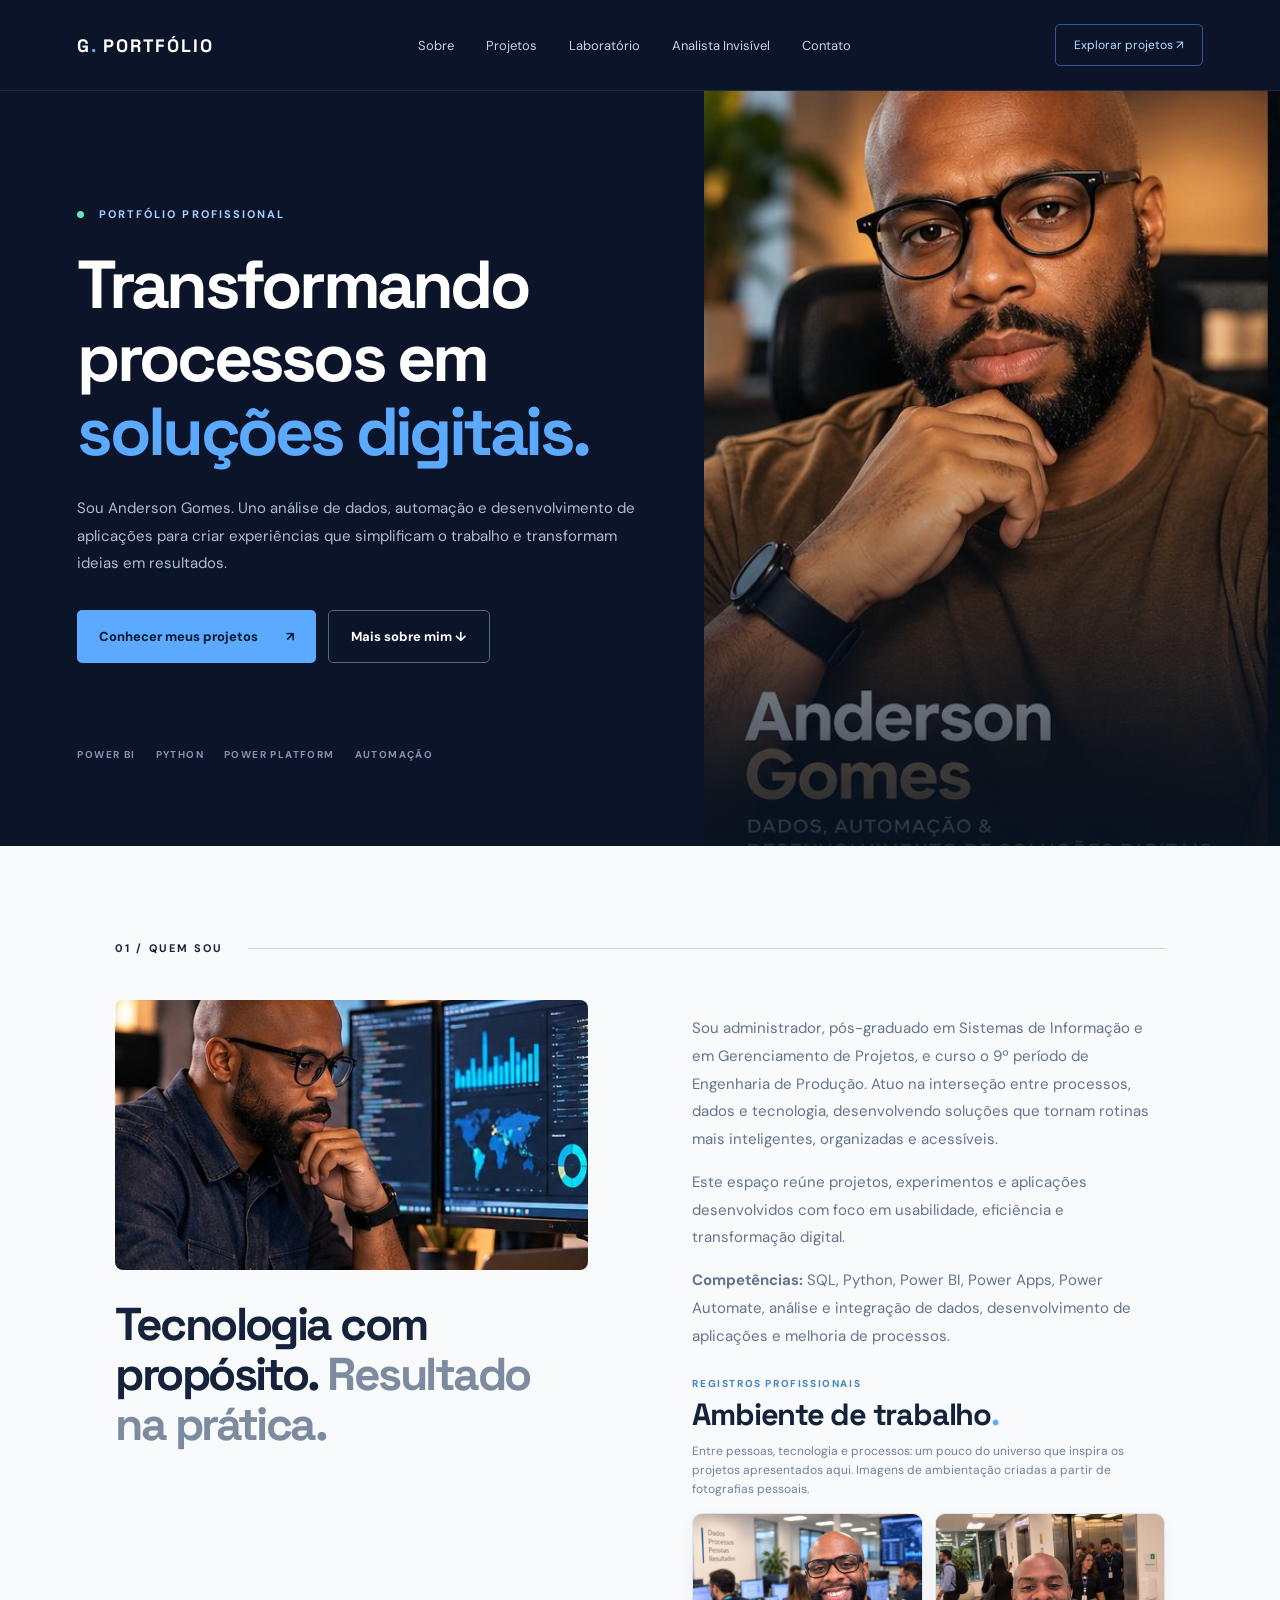
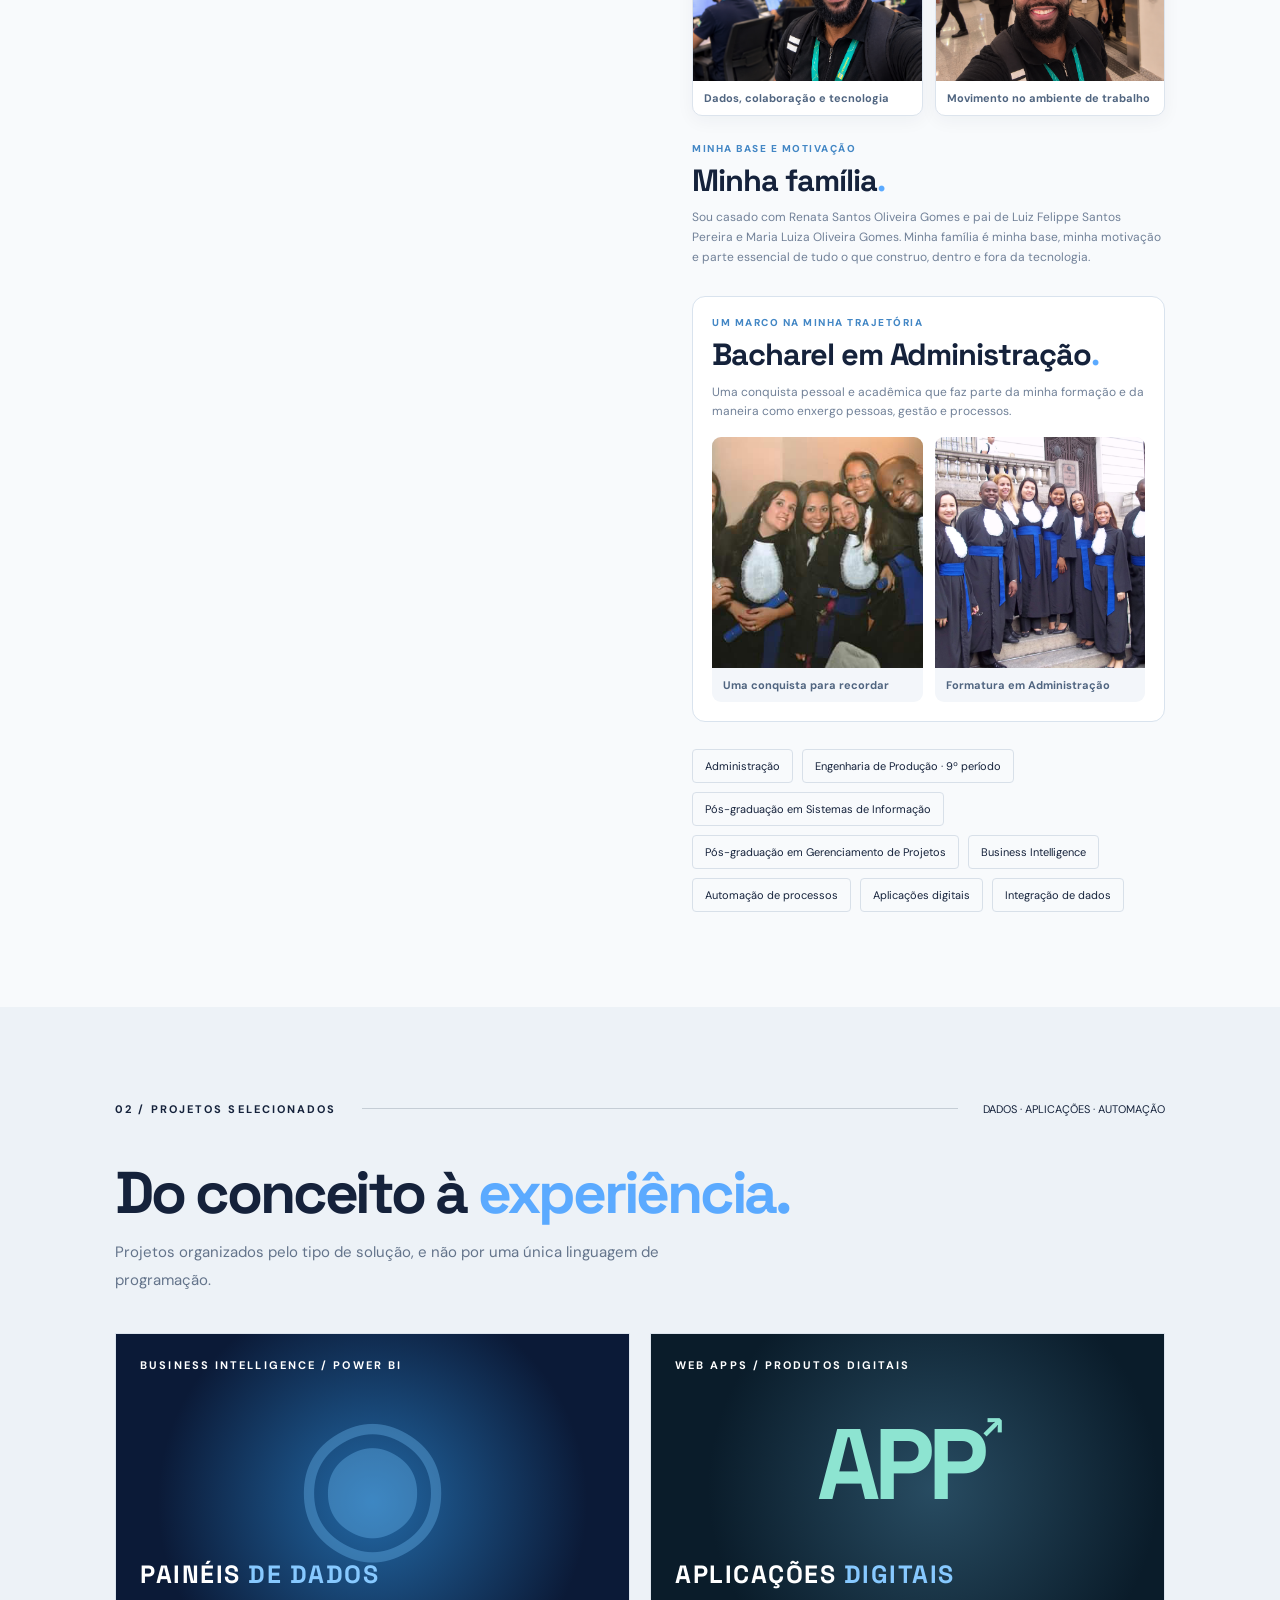
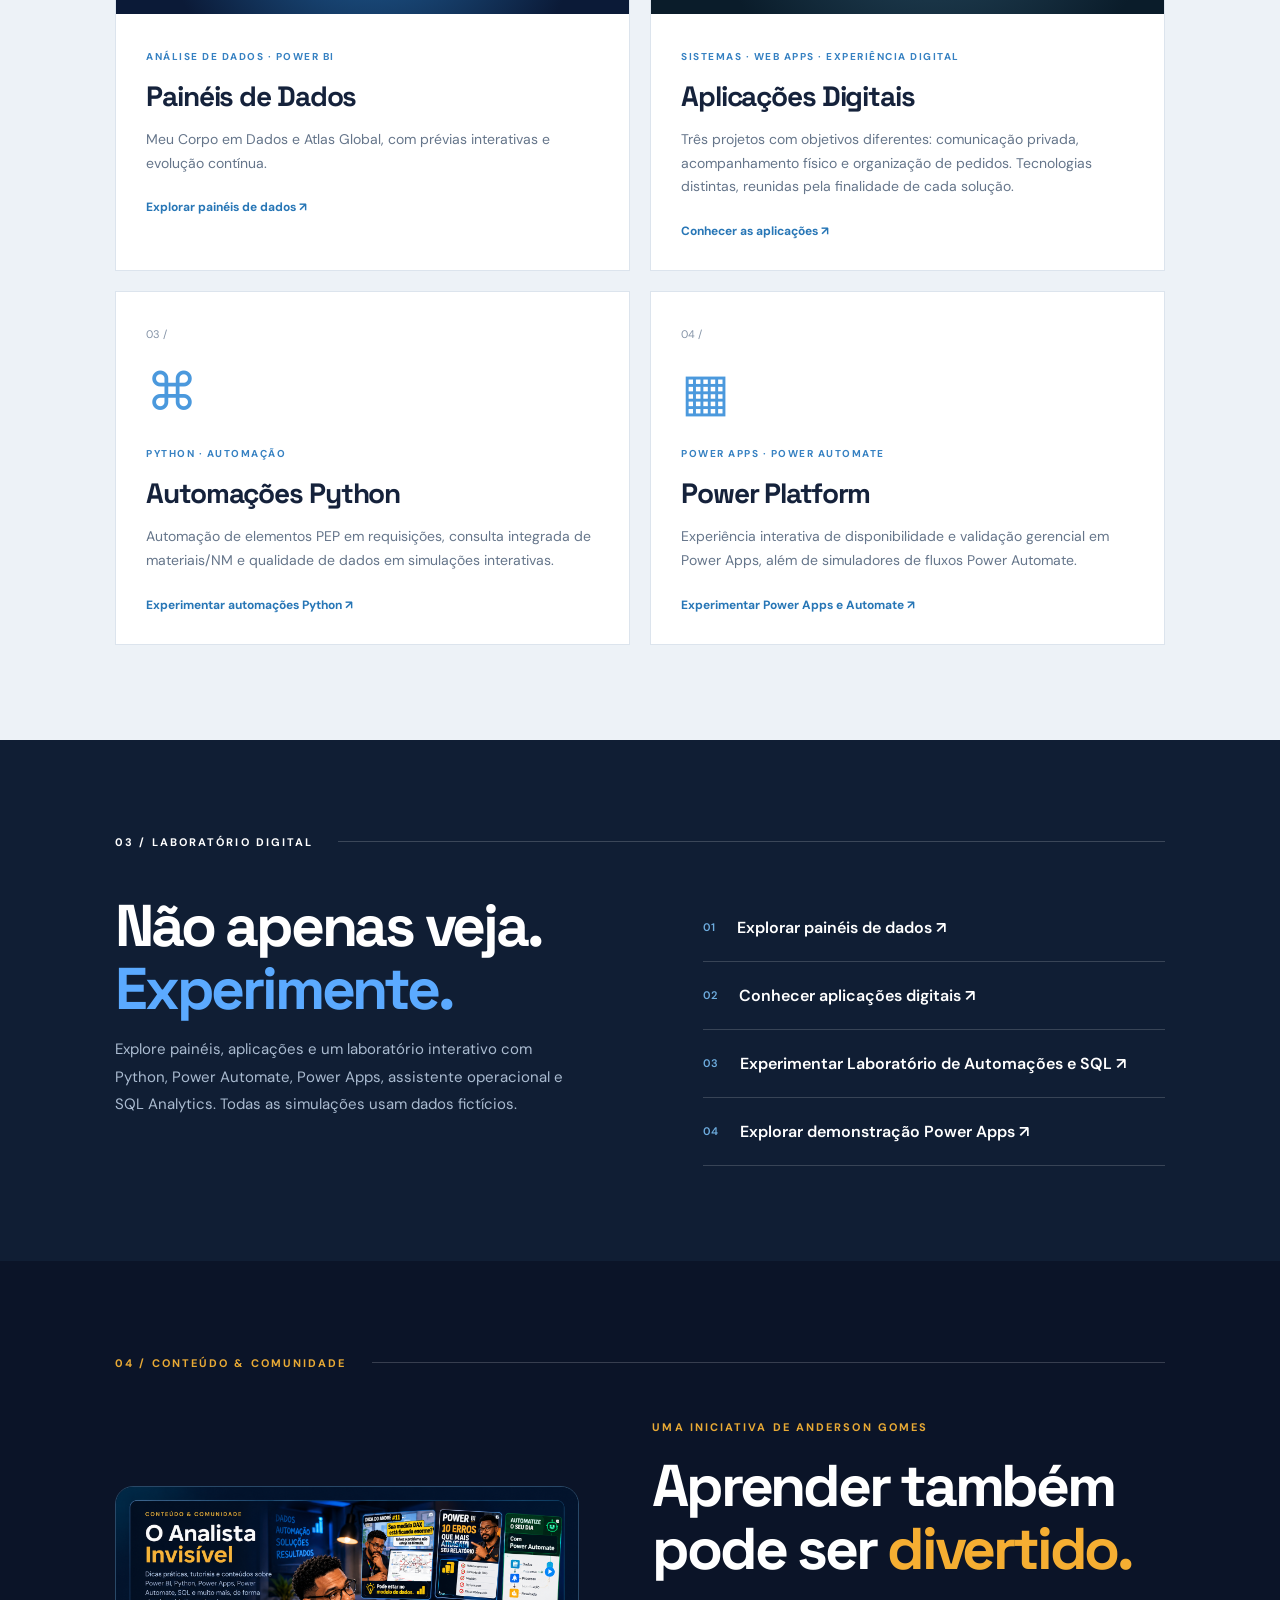
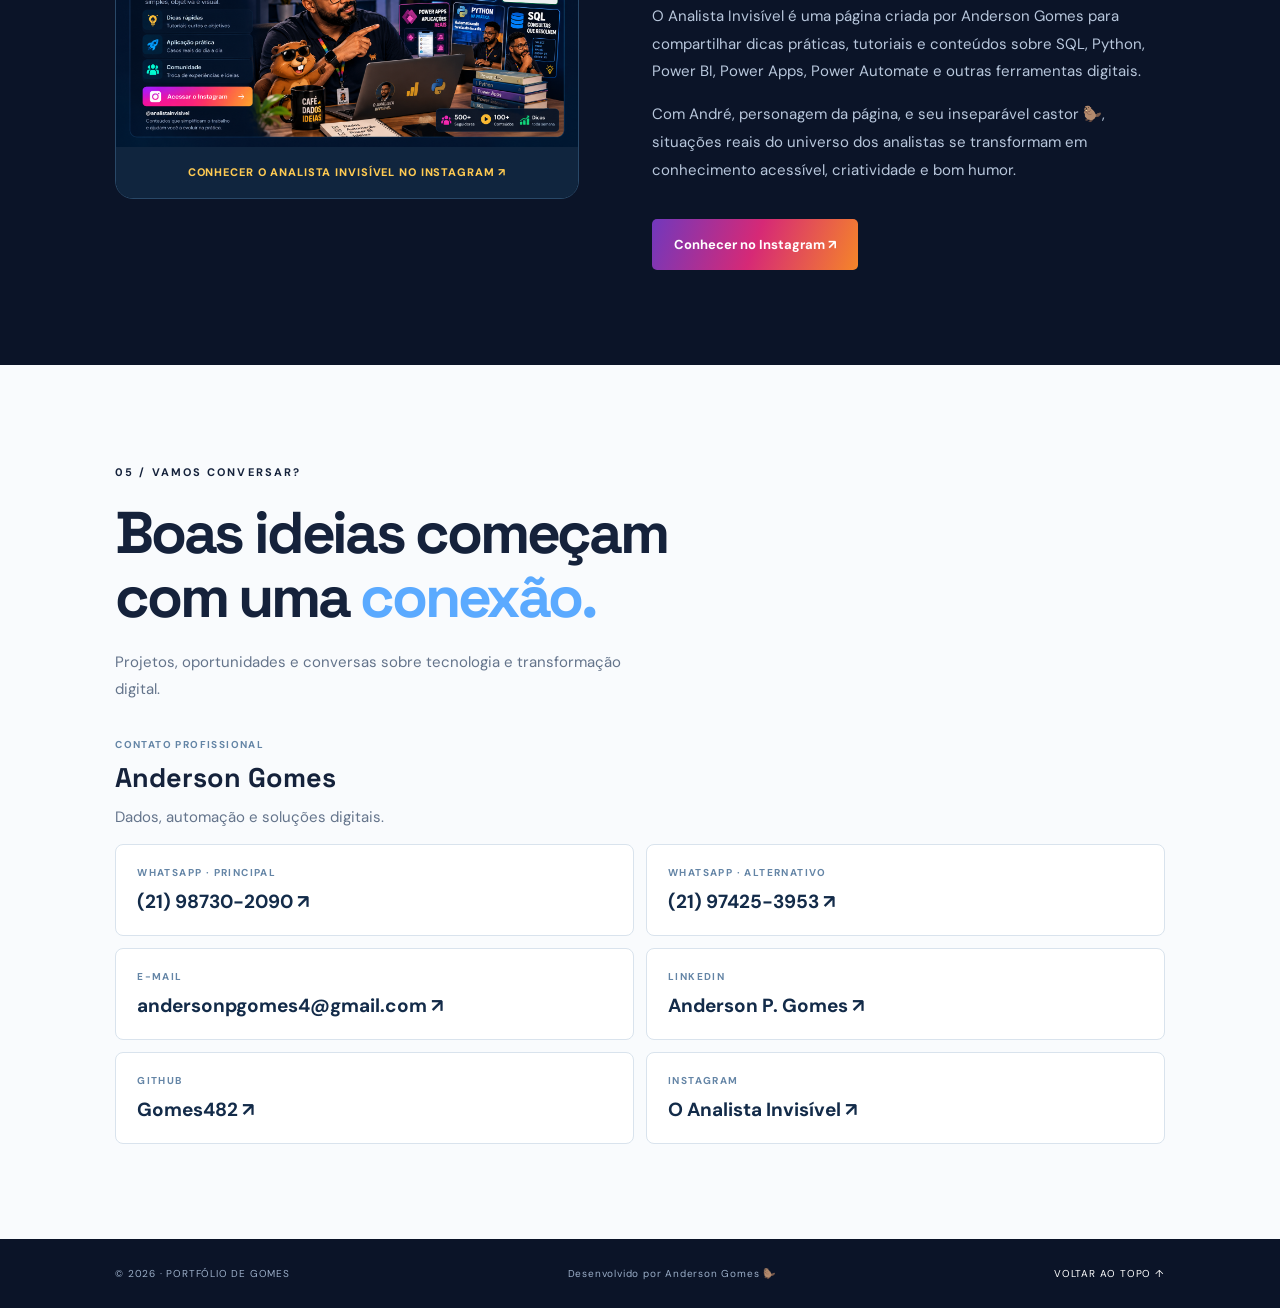
==== commit 62d801e3: "Keep family text live without unuploaded image references" ====
--- a/index.html
+++ b/index.html
@@ -2,7 +2,7 @@
 <html lang="pt-BR"><head><meta charset="utf-8"><meta name="viewport" content="width=device-width,initial-scale=1"><meta name="theme-color" content="#0b1428"><meta name="description" content="Portfólio de Anderson Gomes: dados, automação e soluções digitais."><title>Portfólio de Gomes | Soluções Digitais</title><link rel="stylesheet" href="style.css?v=analista-art-5"></head>
 <body><header class="nav"><a class="brand" href="#inicio">G<span>.</span> PORTFÓLIO</a><nav aria-label="Menu principal"><a href="#sobre">Sobre</a><a href="#projetos">Projetos</a><a href="#laboratorio">Laboratório</a><a href="#analista">Analista Invisível</a><a href="#contato">Contato</a></nav><a class="navcta" href="#projetos">Explorar projetos ↗</a></header>
 <main><section class="hero" id="inicio"><div class="hero-inner"><p class="eyebrow"><span class="dot"></span> PORTFÓLIO PROFISSIONAL</p><h1>Transformando processos em <em>soluções digitais.</em></h1><p class="lead">Sou Anderson Gomes. Uno análise de dados, automação e desenvolvimento de aplicações para criar experiências que simplificam o trabalho e transformam ideias em resultados.</p><div class="actions"><a class="button primary" href="#projetos">Conhecer meus projetos <span>↗</span></a><a class="button secondary" href="#sobre">Mais sobre mim ↓</a></div><div class="stack"><span>POWER BI</span><span>PYTHON</span><span>POWER PLATFORM</span><span>AUTOMAÇÃO</span></div></div><div class="hero-art"><img class="hero-photo" src="anderson-retrato.jpg" alt="Retrato profissional de Anderson Gomes, com óculos pretos e camiseta marrom"></div></section>
-<section class="section light" id="sobre"><div class="section-top"><span class="kicker">01 / QUEM SOU</span><span class="section-line"></span></div><div class="about"><div class="about-visual"><img src="anderson-trabalho.jpg" alt="Anderson Gomes trabalhando com análise de dados em um escritório" loading="lazy"><h2>Tecnologia com propósito. <span>Resultado na prática.</span></h2></div><div><p>Sou administrador, pós-graduado em Sistemas de Informação e em Gerenciamento de Projetos, e curso o 9º período de Engenharia de Produção. Atuo na interseção entre processos, dados e tecnologia, desenvolvendo soluções que tornam rotinas mais inteligentes, organizadas e acessíveis.</p><p>Este espaço reúne projetos, experimentos e aplicações desenvolvidos com foco em usabilidade, eficiência e transformação digital.</p><p><strong>Competências:</strong> SQL, Python, Power BI, Power Apps, Power Automate, análise e integração de dados, desenvolvimento de aplicações e melhoria de processos.</p><div class="work-gallery" aria-label="Ambiente de trabalho"><div class="work-gallery-heading"><span class="work-gallery-kicker">REGISTROS PROFISSIONAIS</span><strong>Ambiente de trabalho<span>.</span></strong><p>Entre pessoas, tecnologia e processos: um pouco do universo que inspira os projetos apresentados aqui. Imagens de ambientação criadas a partir de fotografias pessoais.</p></div><div class="work-gallery-grid"><figure><img src="file_000000002b3c820eb1822e6bd95e36fd.png" alt="Anderson em composição visual de ambiente de trabalho com equipe e painéis de dados" loading="lazy"><figcaption>Dados, colaboração e tecnologia</figcaption></figure><figure><img src="file_00000000c5c0820eb9dc6a3c31440089.png" alt="Anderson em composição visual no corredor profissional com pessoas saindo do elevador" loading="lazy"><figcaption>Movimento no ambiente de trabalho</figcaption></figure></div></div><div class="family-gallery" aria-label="Minha família"><div class="graduation-heading"><span class="graduation-kicker">MINHA BASE E MOTIVAÇÃO</span><strong>Minha família<span>.</span></strong><p>Sou casado com Renata Santos Oliveira Gomes e pai de Luiz Felippe Santos Pereira e Maria Luiza Oliveira Gomes. Minha família é minha base, minha motivação e parte essencial de tudo o que construo, dentro e fora da tecnologia.</p></div><figure><img src="foto-familia-original.jpg" alt="Anderson Gomes com sua família" loading="lazy" style="display:block;width:100%;height:auto;border-radius:16px"><figcaption>O que realmente importa.</figcaption></figure></div><div class="graduation-gallery" aria-label="Formatura em Administração"><div class="graduation-heading"><span class="graduation-kicker">UM MARCO NA MINHA TRAJETÓRIA</span><strong>Bacharel em Administração<span>.</span></strong><p>Uma conquista pessoal e acadêmica que faz parte da minha formação e da maneira como enxergo pessoas, gestão e processos.</p></div><div class="graduation-grid"><figure><img src="formatura-administracao-nitida.jpg" alt="Anderson Gomes em sua formatura de Bacharel em Administração, com beca e diploma" loading="lazy"><figcaption>Bacharel em Administração · um marco pessoal e acadêmico</figcaption></figure><figure><img src="FB_IMG_1458077417396.jpg" alt="Registro pessoal da formatura em Bacharelado em Administração" loading="lazy"><figcaption>Uma conquista para recordar</figcaption></figure><figure><img src="Imagem%20027.jpg" alt="Fotografia da celebração da graduação em Administração" loading="lazy"><figcaption>Formatura em Administração</figcaption></figure></div></div><div class="chips"><span>Administração</span><span>Engenharia de Produção · 9º período</span><span>Pós-graduação em Sistemas de Informação</span><span>Pós-graduação em Gerenciamento de Projetos</span><span>Business Intelligence</span><span>Automação de processos</span><span>Aplicações digitais</span><span>Integração de dados</span></div></div></div></section>
+<section class="section light" id="sobre"><div class="section-top"><span class="kicker">01 / QUEM SOU</span><span class="section-line"></span></div><div class="about"><div class="about-visual"><img src="anderson-trabalho.jpg" alt="Anderson Gomes trabalhando com análise de dados em um escritório" loading="lazy"><h2>Tecnologia com propósito. <span>Resultado na prática.</span></h2></div><div><p>Sou administrador, pós-graduado em Sistemas de Informação e em Gerenciamento de Projetos, e curso o 9º período de Engenharia de Produção. Atuo na interseção entre processos, dados e tecnologia, desenvolvendo soluções que tornam rotinas mais inteligentes, organizadas e acessíveis.</p><p>Este espaço reúne projetos, experimentos e aplicações desenvolvidos com foco em usabilidade, eficiência e transformação digital.</p><p><strong>Competências:</strong> SQL, Python, Power BI, Power Apps, Power Automate, análise e integração de dados, desenvolvimento de aplicações e melhoria de processos.</p><div class="work-gallery" aria-label="Ambiente de trabalho"><div class="work-gallery-heading"><span class="work-gallery-kicker">REGISTROS PROFISSIONAIS</span><strong>Ambiente de trabalho<span>.</span></strong><p>Entre pessoas, tecnologia e processos: um pouco do universo que inspira os projetos apresentados aqui. Imagens de ambientação criadas a partir de fotografias pessoais.</p></div><div class="work-gallery-grid"><figure><img src="file_000000002b3c820eb1822e6bd95e36fd.png" alt="Anderson em composição visual de ambiente de trabalho com equipe e painéis de dados" loading="lazy"><figcaption>Dados, colaboração e tecnologia</figcaption></figure><figure><img src="file_00000000c5c0820eb9dc6a3c31440089.png" alt="Anderson em composição visual no corredor profissional com pessoas saindo do elevador" loading="lazy"><figcaption>Movimento no ambiente de trabalho</figcaption></figure></div></div><div class="family-gallery" aria-label="Minha família"><div class="graduation-heading"><span class="graduation-kicker">MINHA BASE E MOTIVAÇÃO</span><strong>Minha família<span>.</span></strong><p>Sou casado com Renata Santos Oliveira Gomes e pai de Luiz Felippe Santos Pereira e Maria Luiza Oliveira Gomes. Minha família é minha base, minha motivação e parte essencial de tudo o que construo, dentro e fora da tecnologia.</p></div></div><div class="graduation-gallery" aria-label="Formatura em Administração"><div class="graduation-heading"><span class="graduation-kicker">UM MARCO NA MINHA TRAJETÓRIA</span><strong>Bacharel em Administração<span>.</span></strong><p>Uma conquista pessoal e acadêmica que faz parte da minha formação e da maneira como enxergo pessoas, gestão e processos.</p></div><div class="graduation-grid"><figure><img src="FB_IMG_1458077417396.jpg" alt="Registro pessoal da formatura em Bacharelado em Administração" loading="lazy"><figcaption>Uma conquista para recordar</figcaption></figure><figure><img src="Imagem%20027.jpg" alt="Fotografia da celebração da graduação em Administração" loading="lazy"><figcaption>Formatura em Administração</figcaption></figure></div></div><div class="chips"><span>Administração</span><span>Engenharia de Produção · 9º período</span><span>Pós-graduação em Sistemas de Informação</span><span>Pós-graduação em Gerenciamento de Projetos</span><span>Business Intelligence</span><span>Automação de processos</span><span>Aplicações digitais</span><span>Integração de dados</span></div></div></div></section>
 <section class="section projects" id="projetos"><div class="section-top"><span class="kicker">02 / PROJETOS SELECIONADOS</span><span class="section-line"></span><span class="counter">DADOS · APLICAÇÕES · AUTOMAÇÃO</span></div><h2>Do conceito à <em>experiência.</em></h2><p class="intro">Projetos organizados pelo tipo de solução, e não por uma única linguagem de programação.</p><div class="project-grid"><article class="project feature"><div class="project-visual atlas"><span class="visual-overline">BUSINESS INTELLIGENCE / POWER BI</span><div class="globe" aria-hidden="true">◉</div><div class="visual-bottom">PAINÉIS <span>DE DADOS</span></div></div><div class="project-info"><span class="tag">ANÁLISE DE DADOS · POWER BI</span><h3>Painéis de Dados</h3><p>Meu Corpo em Dados e Atlas Global, com prévias interativas e evolução contínua.</p><a class="project-link" href="paineis.html">Explorar painéis de dados ↗</a></div></article><article class="project feature"><div class="project-visual trinca"><span class="visual-overline">WEB APPS / PRODUTOS DIGITAIS</span><div class="trinca-symbol" style="font-size:100px;letter-spacing:-.06em">APP<span style="font-size:36px">↗</span></div><div class="visual-bottom">APLICAÇÕES <span>DIGITAIS</span></div></div><div class="project-info"><span class="tag">SISTEMAS · WEB APPS · EXPERIÊNCIA DIGITAL</span><h3>Aplicações Digitais</h3><p>Três projetos com objetivos diferentes: comunicação privada, acompanhamento físico e organização de pedidos. Tecnologias distintas, reunidas pela finalidade de cada solução.</p><a class="project-link" href="aplicacoes.html">Conhecer as aplicações ↗</a></div></article><article class="project compact"><span class="project-number">03 /</span><div class="compact-icon">⌘</div><span class="tag">PYTHON · AUTOMAÇÃO</span><h3>Automações Python</h3><p>Automação de elementos PEP em requisições, consulta integrada de materiais/NM e qualidade de dados em simulações interativas.</p><a class="project-link" href="laboratorio.html">Experimentar automações Python ↗</a></article><article class="project compact"><span class="project-number">04 /</span><div class="compact-icon">▦</div><span class="tag">POWER APPS · POWER AUTOMATE</span><h3>Power Platform</h3><p>Experiência interativa de disponibilidade e validação gerencial em Power Apps, além de simuladores de fluxos Power Automate.</p><a class="project-link" href="power-apps-demo.html">Experimentar Power Apps e Automate ↗</a></article></div></section>
 <section class="section lab" id="laboratorio"><div class="section-top"><span class="kicker">03 / LABORATÓRIO DIGITAL</span><span class="section-line"></span></div><div class="lab-inner"><div><h2>Não apenas veja.<br><em>Experimente.</em></h2><p>Explore painéis, aplicações e um laboratório interativo com Python, Power Automate, Power Apps, assistente operacional e SQL Analytics. Todas as simulações usam dados fictícios.</p></div><div class="lab-list"><div><span>01</span> <a href="paineis.html">Explorar painéis de dados ↗</a></div><div><span>02</span> <a href="aplicacoes.html">Conhecer aplicações digitais ↗</a></div><div><span>03</span> <a href="laboratorio.html">Experimentar Laboratório de Automações e SQL ↗</a></div><div><span>04</span> <a href="power-apps-demo.html">Explorar demonstração Power Apps ↗</a></div></div></div></section>
 <section class="section analyst" id="analista"><div class="section-top"><span class="kicker">04 / CONTEÚDO & COMUNIDADE</span><span class="section-line"></span></div><div class="analyst-inner"><div class="analyst-artwork"><img src="analista-invisivel-vitrine.png" alt="Arte de apresentação de O Analista Invisível com André, o castor e conteúdos de ferramentas de dados" loading="lazy"><a class="artwork-link" href="https://www.instagram.com/analistainvisivel/" target="_blank" rel="noopener noreferrer">CONHECER O ANALISTA INVISÍVEL NO INSTAGRAM ↗</a></div><div><span class="kicker">UMA INICIATIVA DE ANDERSON GOMES</span><h2>Aprender também pode ser <em>divertido.</em></h2><p>O Analista Invisível é uma página criada por Anderson Gomes para compartilhar dicas práticas, tutoriais e conteúdos sobre SQL, Python, Power BI, Power Apps, Power Automate e outras ferramentas digitais.</p><p>Com André, personagem da página, e seu inseparável castor 🦫, situações reais do universo dos analistas se transformam em conhecimento acessível, criatividade e bom humor.</p><a class="button instagram-button" href="https://www.instagram.com/analistainvisivel/" target="_blank" rel="noopener noreferrer" aria-label="Visitar o Instagram O Analista Invisível">Conhecer no Instagram ↗</a></div></div></section><section class="section contact" id="contato"><span class="kicker">05 / VAMOS CONVERSAR?</span><h2>Boas ideias começam<br>com uma <em>conexão.</em></h2><p>Projetos, oportunidades e conversas sobre tecnologia e transformação digital.</p><div class="contact-grid"><div class="contact-person"><span class="contact-label">CONTATO PROFISSIONAL</span><h3>Anderson Gomes</h3><p>Dados, automação e soluções digitais.</p></div><a class="contact-item" href="https://wa.me/5521987302090" target="_blank" rel="noopener noreferrer"><span>WHATSAPP · PRINCIPAL</span><strong>(21) 98730-2090 ↗</strong></a><a class="contact-item" href="https://wa.me/5521974253953" target="_blank" rel="noopener noreferrer"><span>WHATSAPP · ALTERNATIVO</span><strong>(21) 97425-3953 ↗</strong></a><a class="contact-item" href="mailto:andersonpgomes4@gmail.com"><span>E-MAIL</span><strong>andersonpgomes4@gmail.com ↗</strong></a><a class="contact-item" href="https://www.linkedin.com/in/anderson-p-gomes/" target="_blank" rel="noopener noreferrer"><span>LINKEDIN</span><strong>Anderson P. Gomes ↗</strong></a><a class="contact-item" href="https://github.com/Gomes482" target="_blank" rel="noopener noreferrer"><span>GITHUB</span><strong>Gomes482 ↗</strong></a><a class="contact-item" href="https://www.instagram.com/analistainvisivel/" target="_blank" rel="noopener noreferrer"><span>INSTAGRAM</span><strong>O Analista Invisível ↗</strong></a></div></section></main><footer><span>© 2026 · PORTFÓLIO DE GOMES</span><span>Desenvolvido por Anderson Gomes 🦫</span><a href="#inicio">VOLTAR AO TOPO ↑</a></footer></body></html>
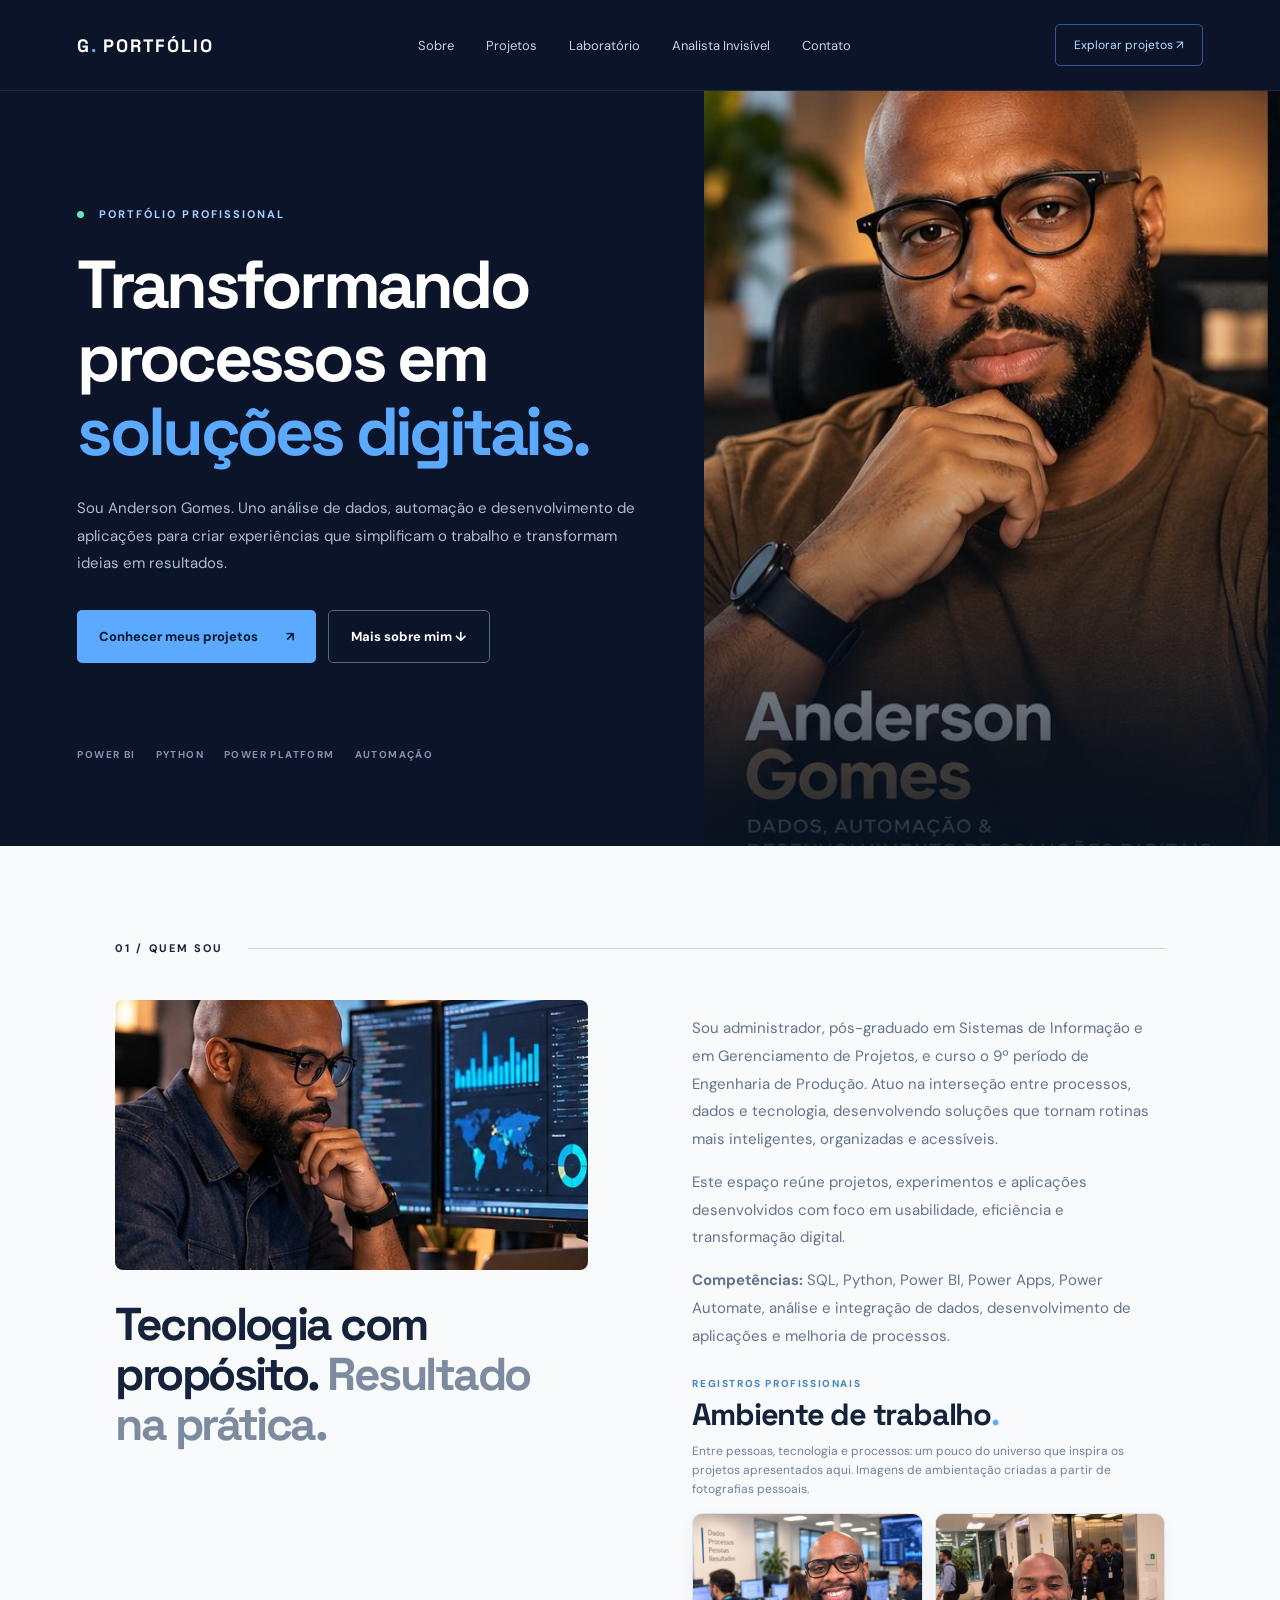
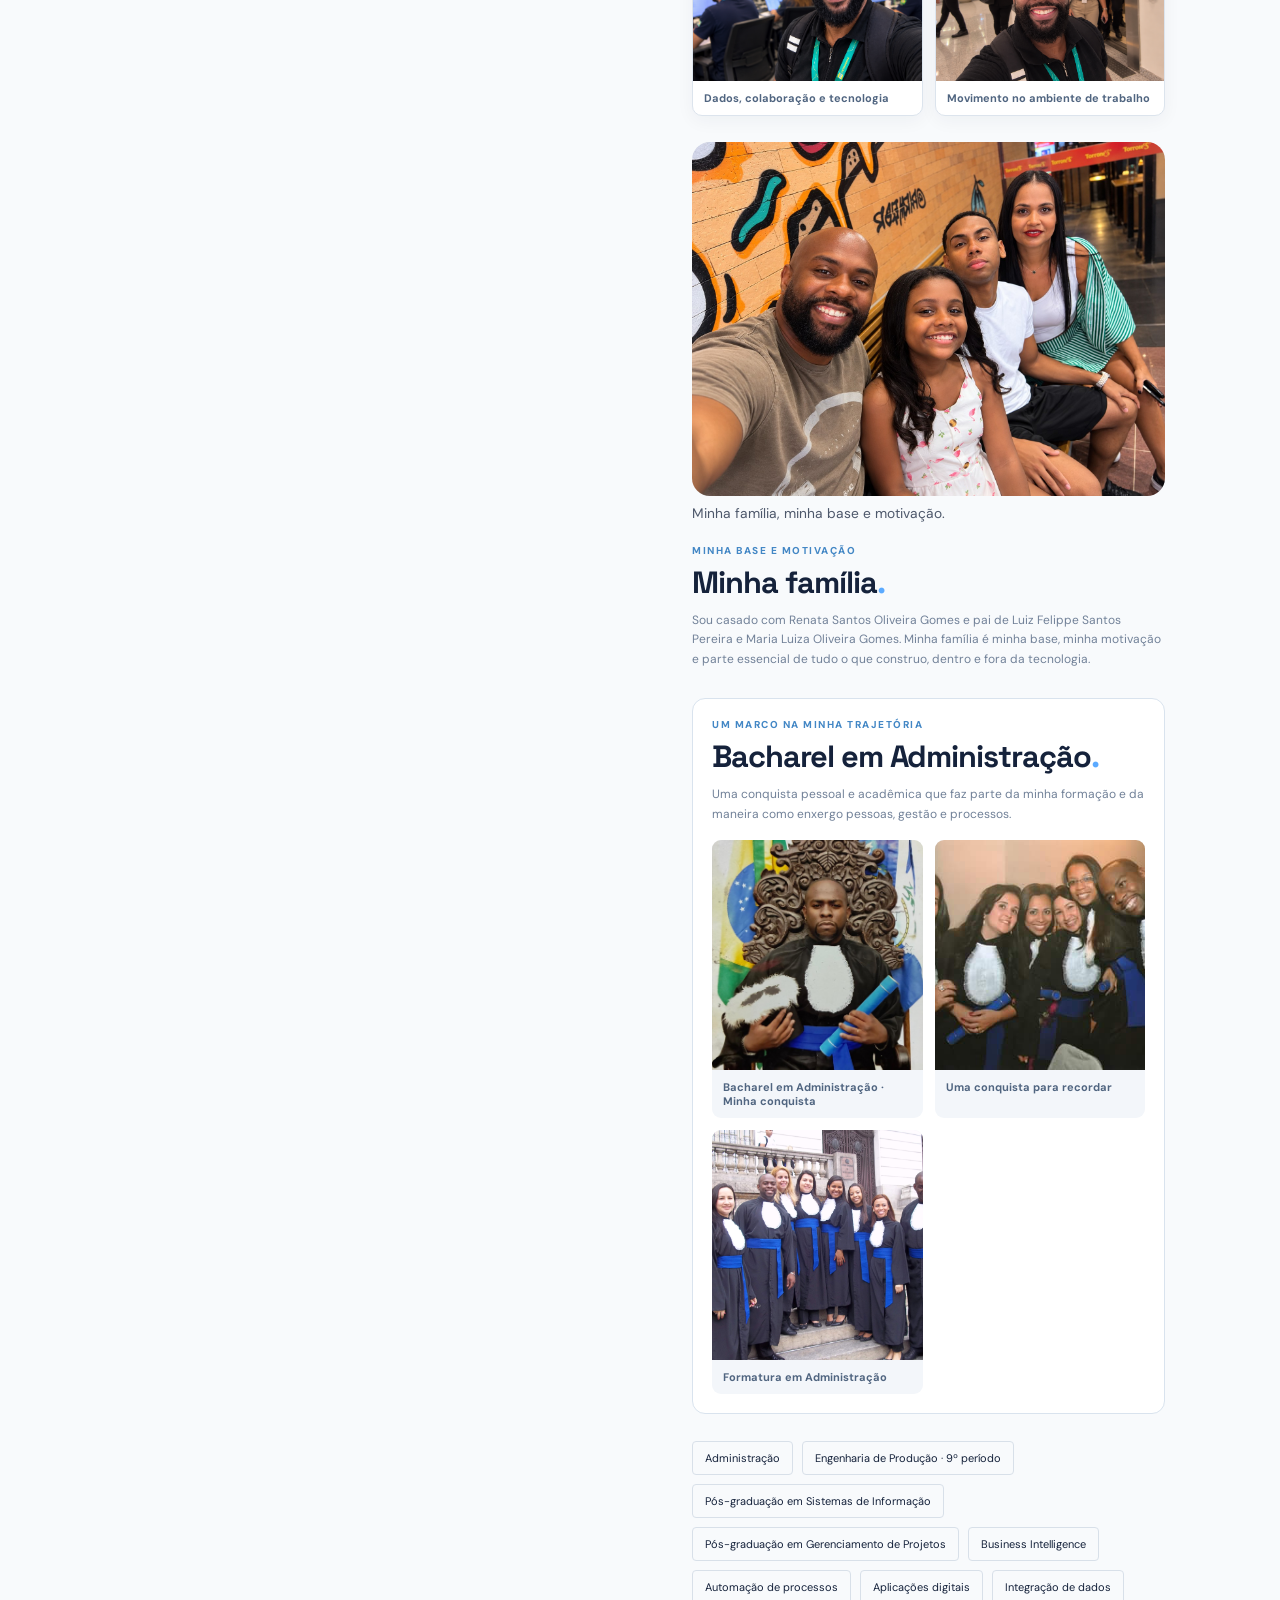
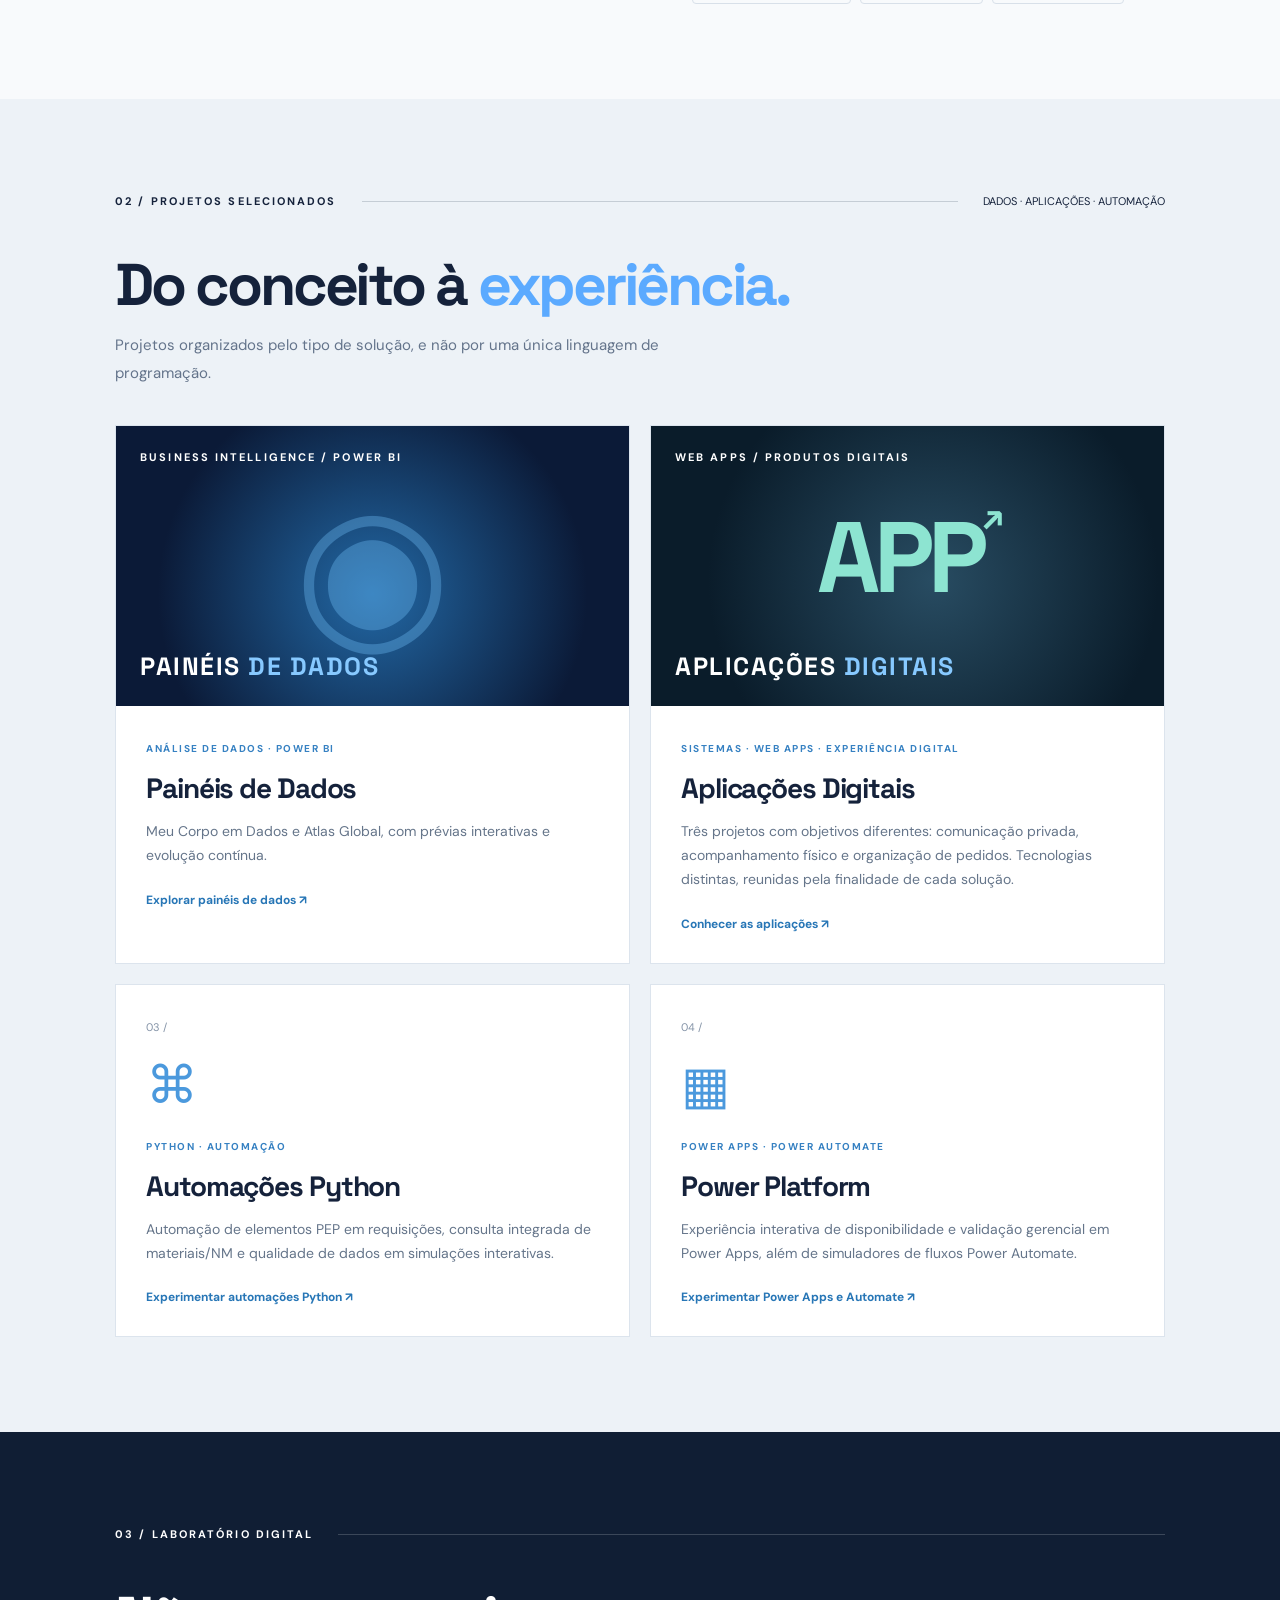
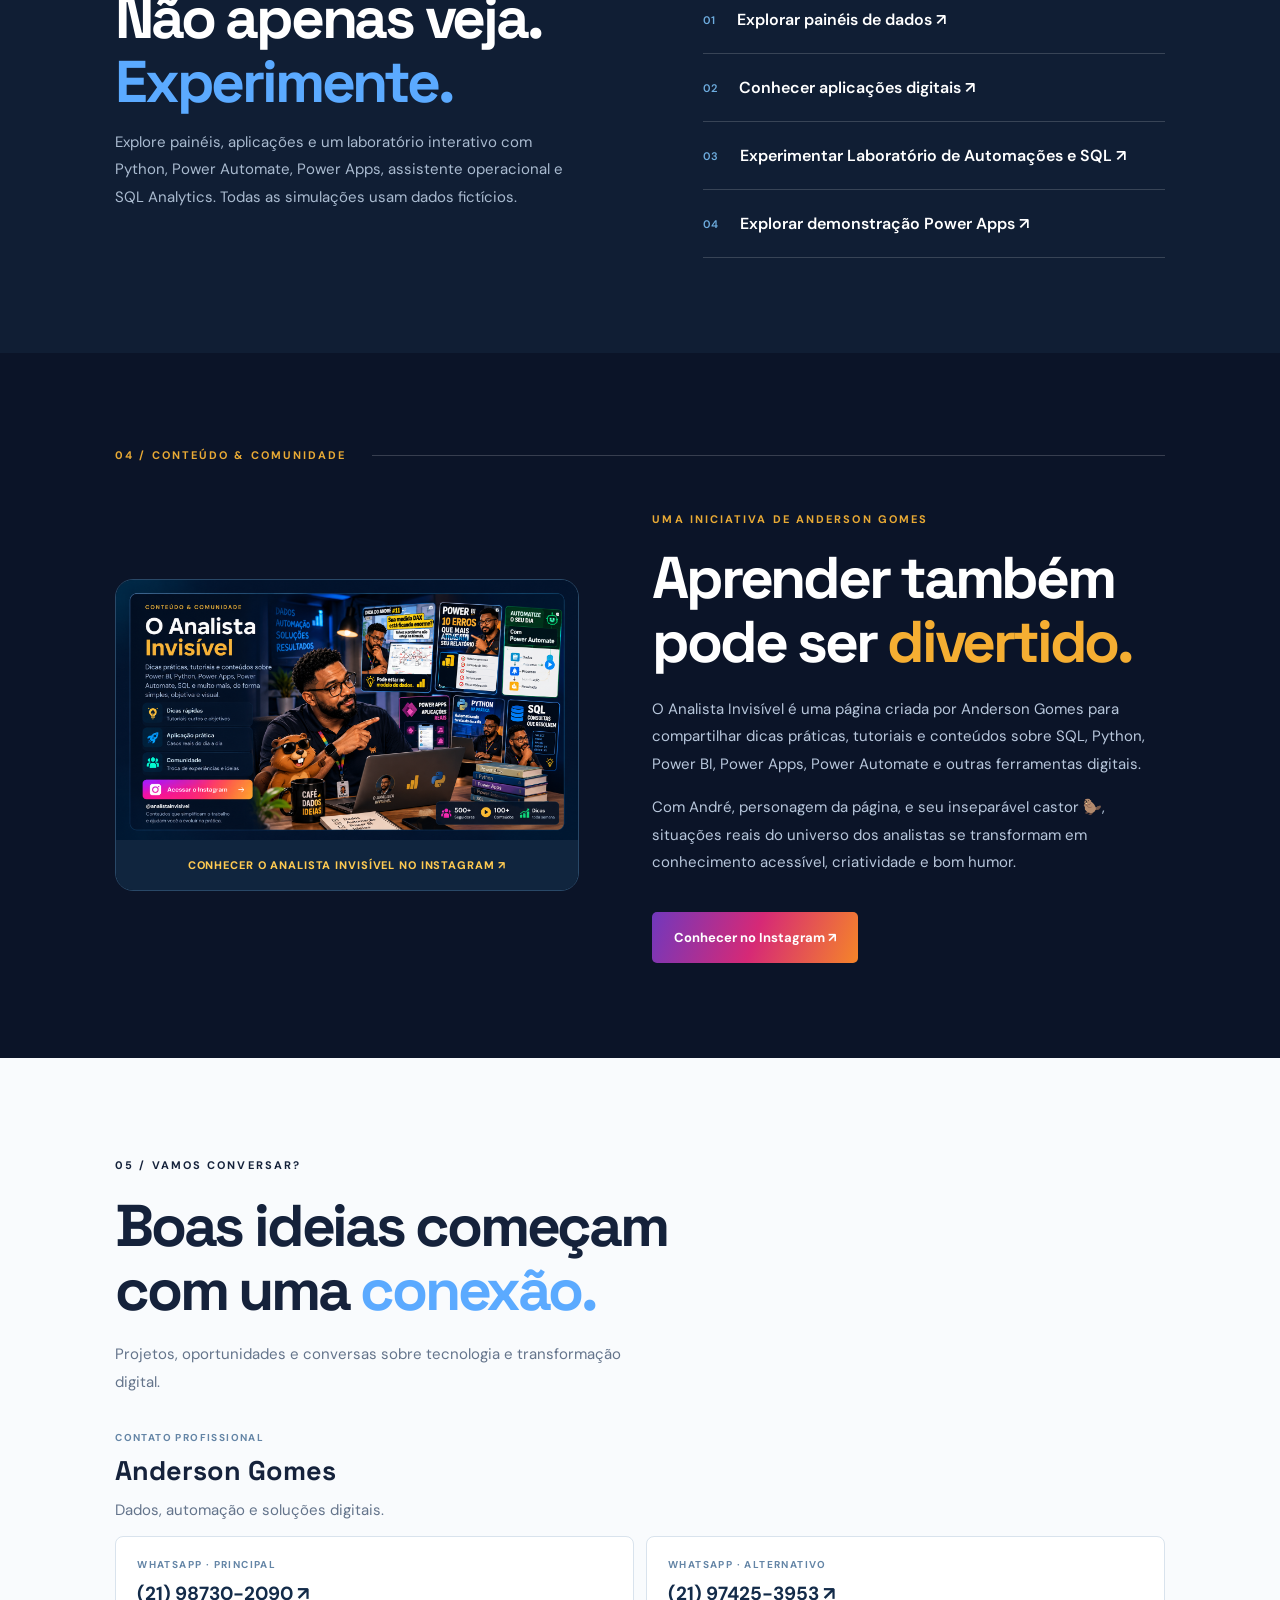
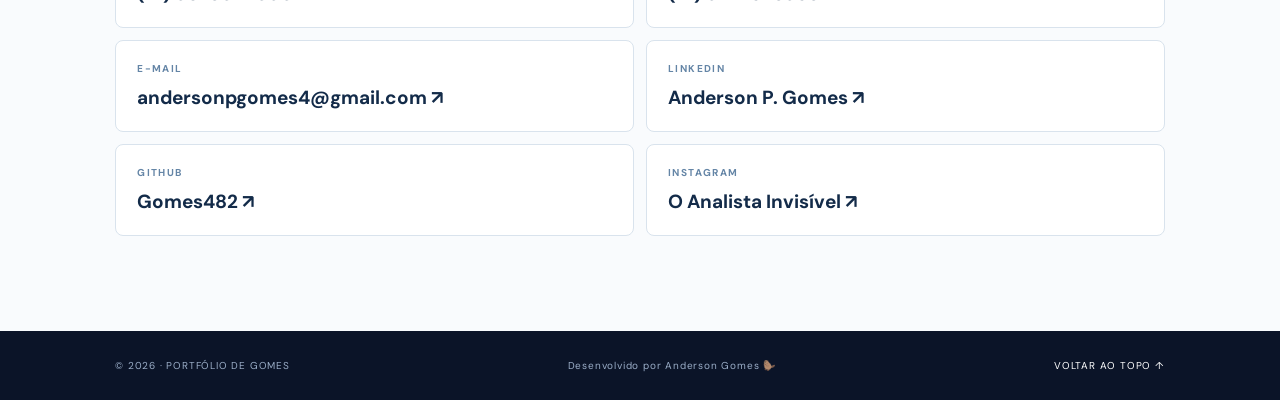
==== commit 409d78bf: "Exibir foto Formatura ADM na seção Bacharelado e preservar bloco exclusivo da família" ====
--- a/index.html
+++ b/index.html
@@ -2,7 +2,7 @@
 <html lang="pt-BR"><head><meta charset="utf-8"><meta name="viewport" content="width=device-width,initial-scale=1"><meta name="theme-color" content="#0b1428"><meta name="description" content="Portfólio de Anderson Gomes: dados, automação e soluções digitais."><title>Portfólio de Gomes | Soluções Digitais</title><link rel="stylesheet" href="style.css?v=analista-art-5"></head>
 <body><header class="nav"><a class="brand" href="#inicio">G<span>.</span> PORTFÓLIO</a><nav aria-label="Menu principal"><a href="#sobre">Sobre</a><a href="#projetos">Projetos</a><a href="#laboratorio">Laboratório</a><a href="#analista">Analista Invisível</a><a href="#contato">Contato</a></nav><a class="navcta" href="#projetos">Explorar projetos ↗</a></header>
 <main><section class="hero" id="inicio"><div class="hero-inner"><p class="eyebrow"><span class="dot"></span> PORTFÓLIO PROFISSIONAL</p><h1>Transformando processos em <em>soluções digitais.</em></h1><p class="lead">Sou Anderson Gomes. Uno análise de dados, automação e desenvolvimento de aplicações para criar experiências que simplificam o trabalho e transformam ideias em resultados.</p><div class="actions"><a class="button primary" href="#projetos">Conhecer meus projetos <span>↗</span></a><a class="button secondary" href="#sobre">Mais sobre mim ↓</a></div><div class="stack"><span>POWER BI</span><span>PYTHON</span><span>POWER PLATFORM</span><span>AUTOMAÇÃO</span></div></div><div class="hero-art"><img class="hero-photo" src="anderson-retrato.jpg" alt="Retrato profissional de Anderson Gomes, com óculos pretos e camiseta marrom"></div></section>
-<section class="section light" id="sobre"><div class="section-top"><span class="kicker">01 / QUEM SOU</span><span class="section-line"></span></div><div class="about"><div class="about-visual"><img src="anderson-trabalho.jpg" alt="Anderson Gomes trabalhando com análise de dados em um escritório" loading="lazy"><h2>Tecnologia com propósito. <span>Resultado na prática.</span></h2></div><div><p>Sou administrador, pós-graduado em Sistemas de Informação e em Gerenciamento de Projetos, e curso o 9º período de Engenharia de Produção. Atuo na interseção entre processos, dados e tecnologia, desenvolvendo soluções que tornam rotinas mais inteligentes, organizadas e acessíveis.</p><p>Este espaço reúne projetos, experimentos e aplicações desenvolvidos com foco em usabilidade, eficiência e transformação digital.</p><p><strong>Competências:</strong> SQL, Python, Power BI, Power Apps, Power Automate, análise e integração de dados, desenvolvimento de aplicações e melhoria de processos.</p><div class="work-gallery" aria-label="Ambiente de trabalho"><div class="work-gallery-heading"><span class="work-gallery-kicker">REGISTROS PROFISSIONAIS</span><strong>Ambiente de trabalho<span>.</span></strong><p>Entre pessoas, tecnologia e processos: um pouco do universo que inspira os projetos apresentados aqui. Imagens de ambientação criadas a partir de fotografias pessoais.</p></div><div class="work-gallery-grid"><figure><img src="file_000000002b3c820eb1822e6bd95e36fd.png" alt="Anderson em composição visual de ambiente de trabalho com equipe e painéis de dados" loading="lazy"><figcaption>Dados, colaboração e tecnologia</figcaption></figure><figure><img src="file_00000000c5c0820eb9dc6a3c31440089.png" alt="Anderson em composição visual no corredor profissional com pessoas saindo do elevador" loading="lazy"><figcaption>Movimento no ambiente de trabalho</figcaption></figure></div></div><div class="family-gallery" aria-label="Minha família"><div class="graduation-heading"><span class="graduation-kicker">MINHA BASE E MOTIVAÇÃO</span><strong>Minha família<span>.</span></strong><p>Sou casado com Renata Santos Oliveira Gomes e pai de Luiz Felippe Santos Pereira e Maria Luiza Oliveira Gomes. Minha família é minha base, minha motivação e parte essencial de tudo o que construo, dentro e fora da tecnologia.</p></div></div><div class="graduation-gallery" aria-label="Formatura em Administração"><div class="graduation-heading"><span class="graduation-kicker">UM MARCO NA MINHA TRAJETÓRIA</span><strong>Bacharel em Administração<span>.</span></strong><p>Uma conquista pessoal e acadêmica que faz parte da minha formação e da maneira como enxergo pessoas, gestão e processos.</p></div><div class="graduation-grid"><figure><img src="FB_IMG_1458077417396.jpg" alt="Registro pessoal da formatura em Bacharelado em Administração" loading="lazy"><figcaption>Uma conquista para recordar</figcaption></figure><figure><img src="Imagem%20027.jpg" alt="Fotografia da celebração da graduação em Administração" loading="lazy"><figcaption>Formatura em Administração</figcaption></figure></div></div><div class="chips"><span>Administração</span><span>Engenharia de Produção · 9º período</span><span>Pós-graduação em Sistemas de Informação</span><span>Pós-graduação em Gerenciamento de Projetos</span><span>Business Intelligence</span><span>Automação de processos</span><span>Aplicações digitais</span><span>Integração de dados</span></div></div></div></section>
+<section class="section light" id="sobre"><div class="section-top"><span class="kicker">01 / QUEM SOU</span><span class="section-line"></span></div><div class="about"><div class="about-visual"><img src="anderson-trabalho.jpg" alt="Anderson Gomes trabalhando com análise de dados em um escritório" loading="lazy"><h2>Tecnologia com propósito. <span>Resultado na prática.</span></h2></div><div><p>Sou administrador, pós-graduado em Sistemas de Informação e em Gerenciamento de Projetos, e curso o 9º período de Engenharia de Produção. Atuo na interseção entre processos, dados e tecnologia, desenvolvendo soluções que tornam rotinas mais inteligentes, organizadas e acessíveis.</p><p>Este espaço reúne projetos, experimentos e aplicações desenvolvidos com foco em usabilidade, eficiência e transformação digital.</p><p><strong>Competências:</strong> SQL, Python, Power BI, Power Apps, Power Automate, análise e integração de dados, desenvolvimento de aplicações e melhoria de processos.</p><div class="work-gallery" aria-label="Ambiente de trabalho"><div class="work-gallery-heading"><span class="work-gallery-kicker">REGISTROS PROFISSIONAIS</span><strong>Ambiente de trabalho<span>.</span></strong><p>Entre pessoas, tecnologia e processos: um pouco do universo que inspira os projetos apresentados aqui. Imagens de ambientação criadas a partir de fotografias pessoais.</p></div><div class="work-gallery-grid"><figure><img src="file_000000002b3c820eb1822e6bd95e36fd.png" alt="Anderson em composição visual de ambiente de trabalho com equipe e painéis de dados" loading="lazy"><figcaption>Dados, colaboração e tecnologia</figcaption></figure><figure><img src="file_00000000c5c0820eb9dc6a3c31440089.png" alt="Anderson em composição visual no corredor profissional com pessoas saindo do elevador" loading="lazy"><figcaption>Movimento no ambiente de trabalho</figcaption></figure></div></div><div class="family-gallery" aria-label="Minha família"><figure class="family-photo" style="margin:0 0 22px"><img src="familia-anderson.jpg" alt="Anderson Gomes com sua esposa Renata e seus filhos Luiz Felippe e Maria Luiza" loading="lazy" style="display:block;width:100%;height:auto;max-height:520px;object-fit:cover;object-position:center 42%;border-radius:18px" onerror="this.closest('figure').style.display='none'"><figcaption style="margin-top:8px;font-size:.86rem;opacity:.75">Minha família, minha base e motivação.</figcaption></figure><div class="graduation-heading"><span class="graduation-kicker">MINHA BASE E MOTIVAÇÃO</span><strong>Minha família<span>.</span></strong><p>Sou casado com Renata Santos Oliveira Gomes e pai de Luiz Felippe Santos Pereira e Maria Luiza Oliveira Gomes. Minha família é minha base, minha motivação e parte essencial de tudo o que construo, dentro e fora da tecnologia.</p></div></div><div class="graduation-gallery" aria-label="Formatura em Administração"><div class="graduation-heading"><span class="graduation-kicker">UM MARCO NA MINHA TRAJETÓRIA</span><strong>Bacharel em Administração<span>.</span></strong><p>Uma conquista pessoal e acadêmica que faz parte da minha formação e da maneira como enxergo pessoas, gestão e processos.</p></div><div class="graduation-grid"><figure><img src="Formatura%20ADM.jpg" alt="Anderson Gomes em sua formatura de Bacharelado em Administração" loading="lazy"><figcaption>Bacharel em Administração · Minha conquista</figcaption></figure><figure><img src="FB_IMG_1458077417396.jpg" alt="Registro pessoal da formatura em Bacharelado em Administração" loading="lazy"><figcaption>Uma conquista para recordar</figcaption></figure><figure><img src="Imagem%20027.jpg" alt="Fotografia da celebração da graduação em Administração" loading="lazy"><figcaption>Formatura em Administração</figcaption></figure></div></div><div class="chips"><span>Administração</span><span>Engenharia de Produção · 9º período</span><span>Pós-graduação em Sistemas de Informação</span><span>Pós-graduação em Gerenciamento de Projetos</span><span>Business Intelligence</span><span>Automação de processos</span><span>Aplicações digitais</span><span>Integração de dados</span></div></div></div></section>
 <section class="section projects" id="projetos"><div class="section-top"><span class="kicker">02 / PROJETOS SELECIONADOS</span><span class="section-line"></span><span class="counter">DADOS · APLICAÇÕES · AUTOMAÇÃO</span></div><h2>Do conceito à <em>experiência.</em></h2><p class="intro">Projetos organizados pelo tipo de solução, e não por uma única linguagem de programação.</p><div class="project-grid"><article class="project feature"><div class="project-visual atlas"><span class="visual-overline">BUSINESS INTELLIGENCE / POWER BI</span><div class="globe" aria-hidden="true">◉</div><div class="visual-bottom">PAINÉIS <span>DE DADOS</span></div></div><div class="project-info"><span class="tag">ANÁLISE DE DADOS · POWER BI</span><h3>Painéis de Dados</h3><p>Meu Corpo em Dados e Atlas Global, com prévias interativas e evolução contínua.</p><a class="project-link" href="paineis.html">Explorar painéis de dados ↗</a></div></article><article class="project feature"><div class="project-visual trinca"><span class="visual-overline">WEB APPS / PRODUTOS DIGITAIS</span><div class="trinca-symbol" style="font-size:100px;letter-spacing:-.06em">APP<span style="font-size:36px">↗</span></div><div class="visual-bottom">APLICAÇÕES <span>DIGITAIS</span></div></div><div class="project-info"><span class="tag">SISTEMAS · WEB APPS · EXPERIÊNCIA DIGITAL</span><h3>Aplicações Digitais</h3><p>Três projetos com objetivos diferentes: comunicação privada, acompanhamento físico e organização de pedidos. Tecnologias distintas, reunidas pela finalidade de cada solução.</p><a class="project-link" href="aplicacoes.html">Conhecer as aplicações ↗</a></div></article><article class="project compact"><span class="project-number">03 /</span><div class="compact-icon">⌘</div><span class="tag">PYTHON · AUTOMAÇÃO</span><h3>Automações Python</h3><p>Automação de elementos PEP em requisições, consulta integrada de materiais/NM e qualidade de dados em simulações interativas.</p><a class="project-link" href="laboratorio.html">Experimentar automações Python ↗</a></article><article class="project compact"><span class="project-number">04 /</span><div class="compact-icon">▦</div><span class="tag">POWER APPS · POWER AUTOMATE</span><h3>Power Platform</h3><p>Experiência interativa de disponibilidade e validação gerencial em Power Apps, além de simuladores de fluxos Power Automate.</p><a class="project-link" href="power-apps-demo.html">Experimentar Power Apps e Automate ↗</a></article></div></section>
 <section class="section lab" id="laboratorio"><div class="section-top"><span class="kicker">03 / LABORATÓRIO DIGITAL</span><span class="section-line"></span></div><div class="lab-inner"><div><h2>Não apenas veja.<br><em>Experimente.</em></h2><p>Explore painéis, aplicações e um laboratório interativo com Python, Power Automate, Power Apps, assistente operacional e SQL Analytics. Todas as simulações usam dados fictícios.</p></div><div class="lab-list"><div><span>01</span> <a href="paineis.html">Explorar painéis de dados ↗</a></div><div><span>02</span> <a href="aplicacoes.html">Conhecer aplicações digitais ↗</a></div><div><span>03</span> <a href="laboratorio.html">Experimentar Laboratório de Automações e SQL ↗</a></div><div><span>04</span> <a href="power-apps-demo.html">Explorar demonstração Power Apps ↗</a></div></div></div></section>
 <section class="section analyst" id="analista"><div class="section-top"><span class="kicker">04 / CONTEÚDO & COMUNIDADE</span><span class="section-line"></span></div><div class="analyst-inner"><div class="analyst-artwork"><img src="analista-invisivel-vitrine.png" alt="Arte de apresentação de O Analista Invisível com André, o castor e conteúdos de ferramentas de dados" loading="lazy"><a class="artwork-link" href="https://www.instagram.com/analistainvisivel/" target="_blank" rel="noopener noreferrer">CONHECER O ANALISTA INVISÍVEL NO INSTAGRAM ↗</a></div><div><span class="kicker">UMA INICIATIVA DE ANDERSON GOMES</span><h2>Aprender também pode ser <em>divertido.</em></h2><p>O Analista Invisível é uma página criada por Anderson Gomes para compartilhar dicas práticas, tutoriais e conteúdos sobre SQL, Python, Power BI, Power Apps, Power Automate e outras ferramentas digitais.</p><p>Com André, personagem da página, e seu inseparável castor 🦫, situações reais do universo dos analistas se transformam em conhecimento acessível, criatividade e bom humor.</p><a class="button instagram-button" href="https://www.instagram.com/analistainvisivel/" target="_blank" rel="noopener noreferrer" aria-label="Visitar o Instagram O Analista Invisível">Conhecer no Instagram ↗</a></div></div></section><section class="section contact" id="contato"><span class="kicker">05 / VAMOS CONVERSAR?</span><h2>Boas ideias começam<br>com uma <em>conexão.</em></h2><p>Projetos, oportunidades e conversas sobre tecnologia e transformação digital.</p><div class="contact-grid"><div class="contact-person"><span class="contact-label">CONTATO PROFISSIONAL</span><h3>Anderson Gomes</h3><p>Dados, automação e soluções digitais.</p></div><a class="contact-item" href="https://wa.me/5521987302090" target="_blank" rel="noopener noreferrer"><span>WHATSAPP · PRINCIPAL</span><strong>(21) 98730-2090 ↗</strong></a><a class="contact-item" href="https://wa.me/5521974253953" target="_blank" rel="noopener noreferrer"><span>WHATSAPP · ALTERNATIVO</span><strong>(21) 97425-3953 ↗</strong></a><a class="contact-item" href="mailto:andersonpgomes4@gmail.com"><span>E-MAIL</span><strong>andersonpgomes4@gmail.com ↗</strong></a><a class="contact-item" href="https://www.linkedin.com/in/anderson-p-gomes/" target="_blank" rel="noopener noreferrer"><span>LINKEDIN</span><strong>Anderson P. Gomes ↗</strong></a><a class="contact-item" href="https://github.com/Gomes482" target="_blank" rel="noopener noreferrer"><span>GITHUB</span><strong>Gomes482 ↗</strong></a><a class="contact-item" href="https://www.instagram.com/analistainvisivel/" target="_blank" rel="noopener noreferrer"><span>INSTAGRAM</span><strong>O Analista Invisível ↗</strong></a></div></section></main><footer><span>© 2026 · PORTFÓLIO DE GOMES</span><span>Desenvolvido por Anderson Gomes 🦫</span><a href="#inicio">VOLTAR AO TOPO ↑</a></footer></body></html>
